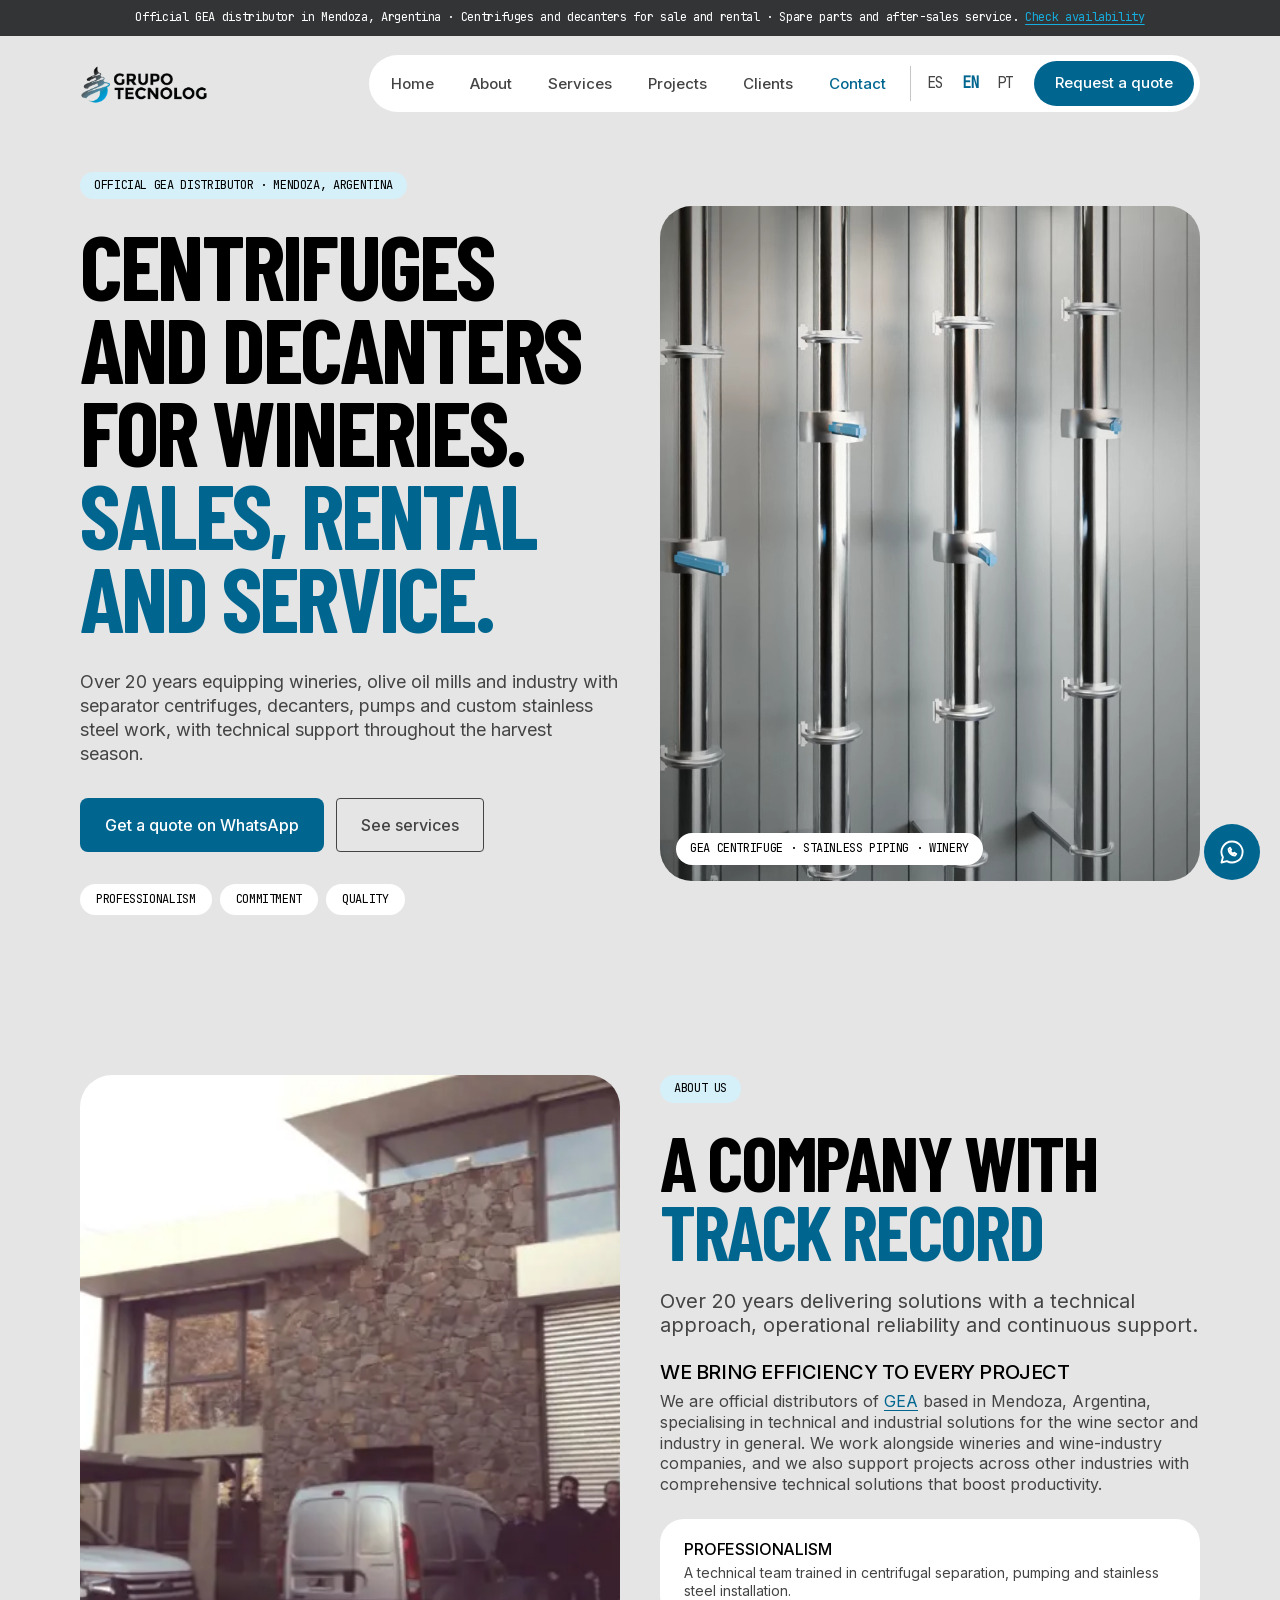
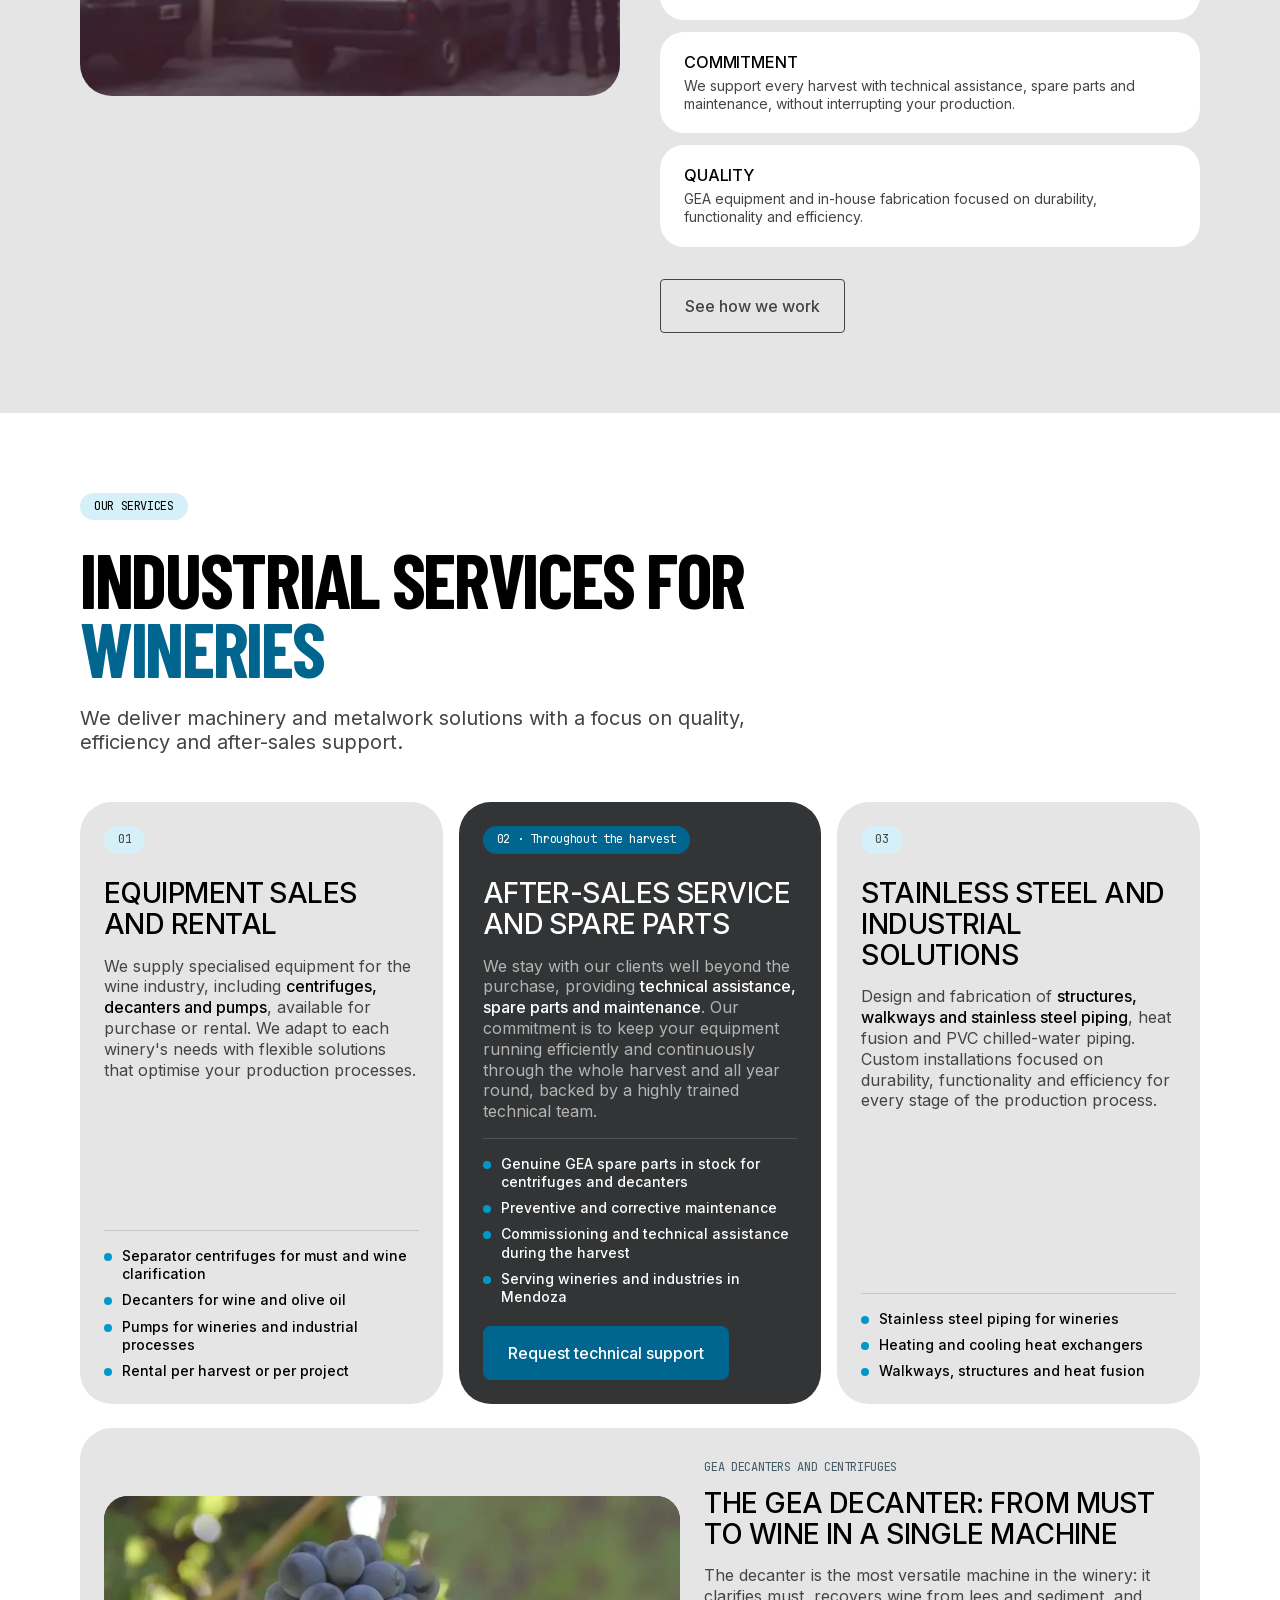
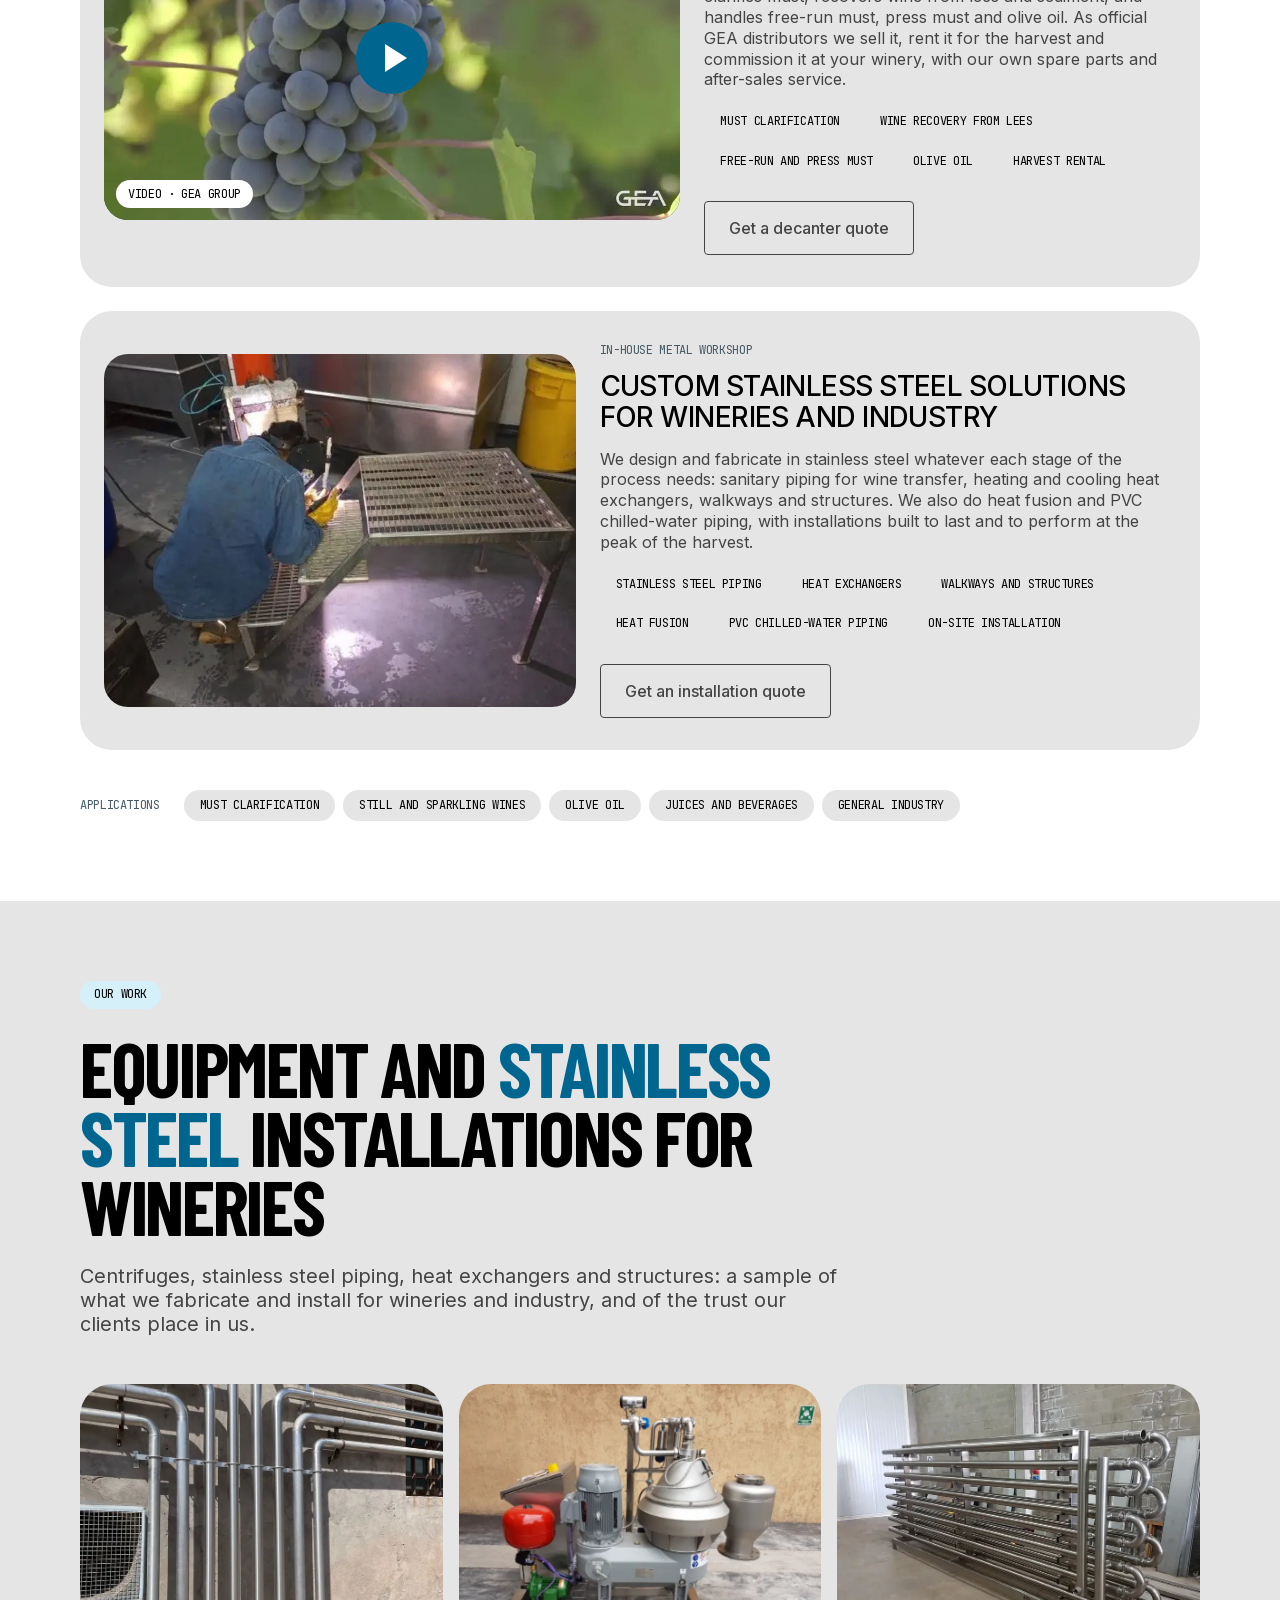
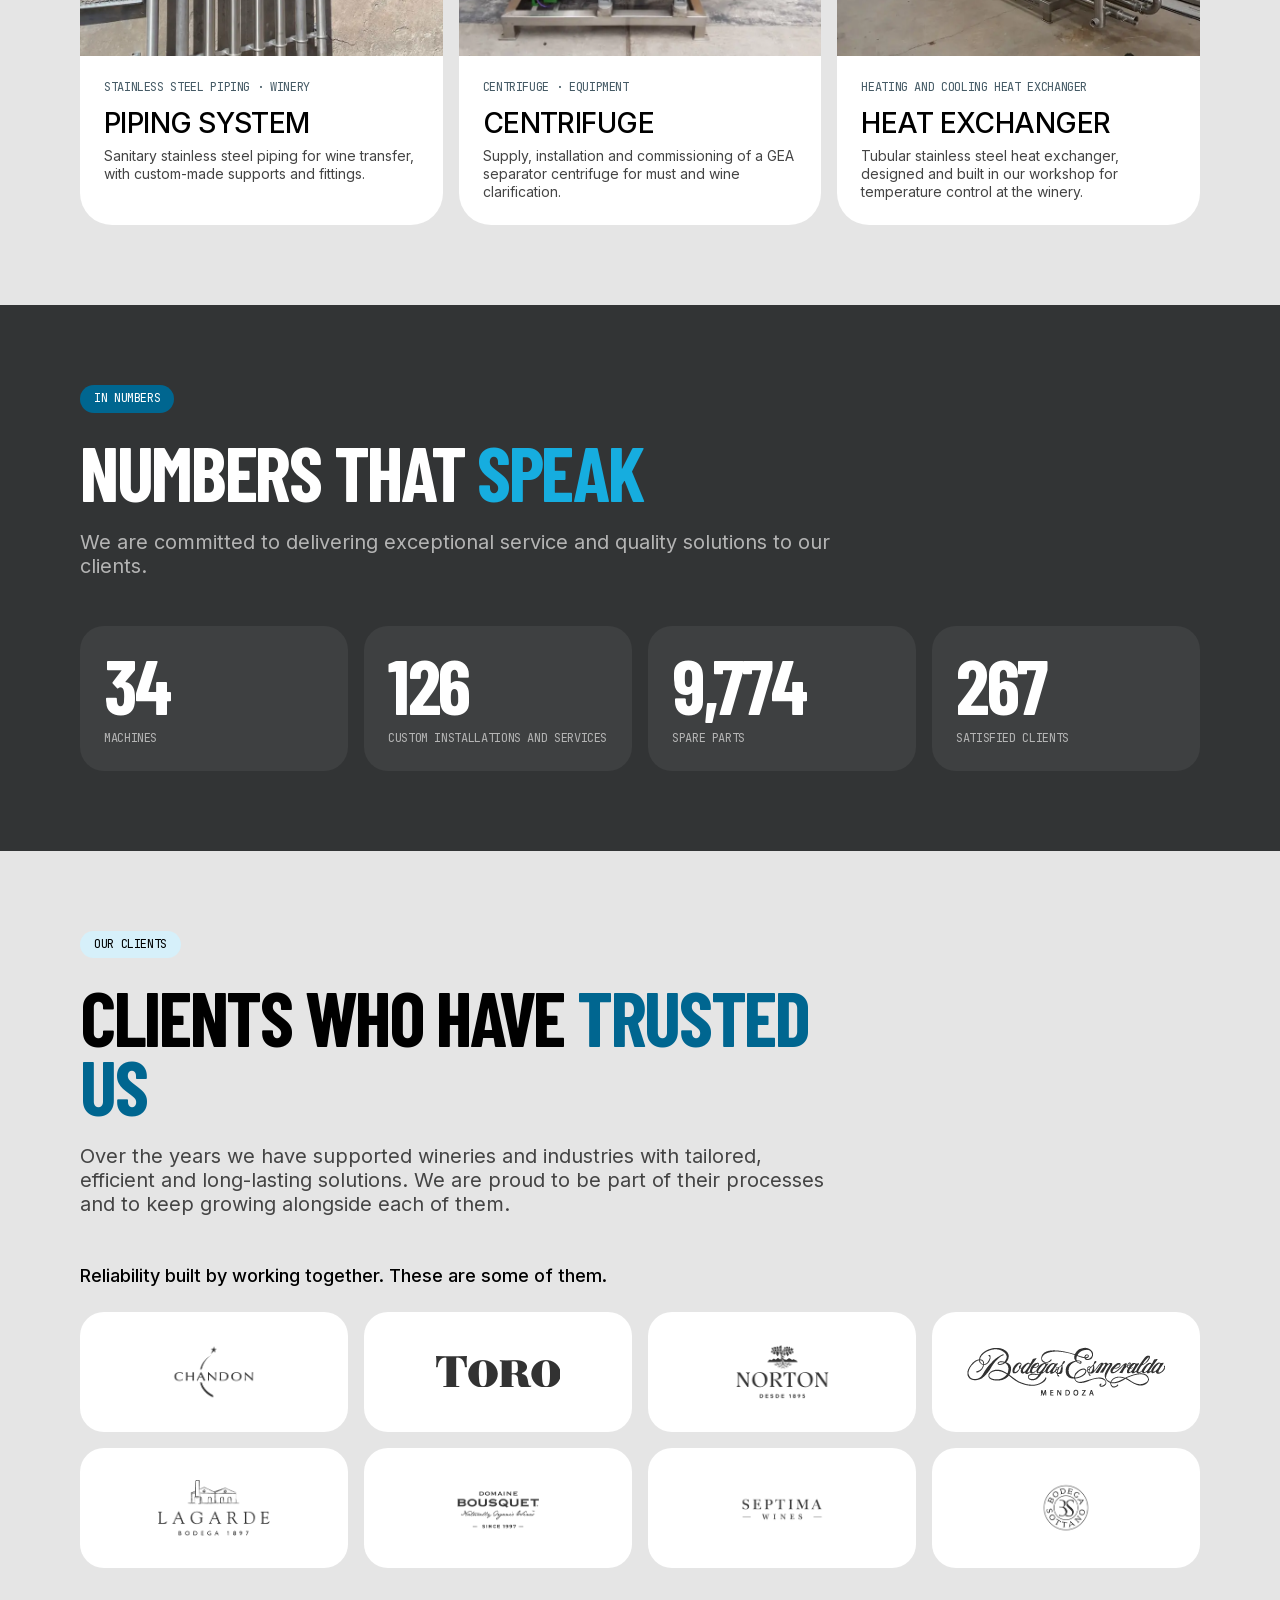
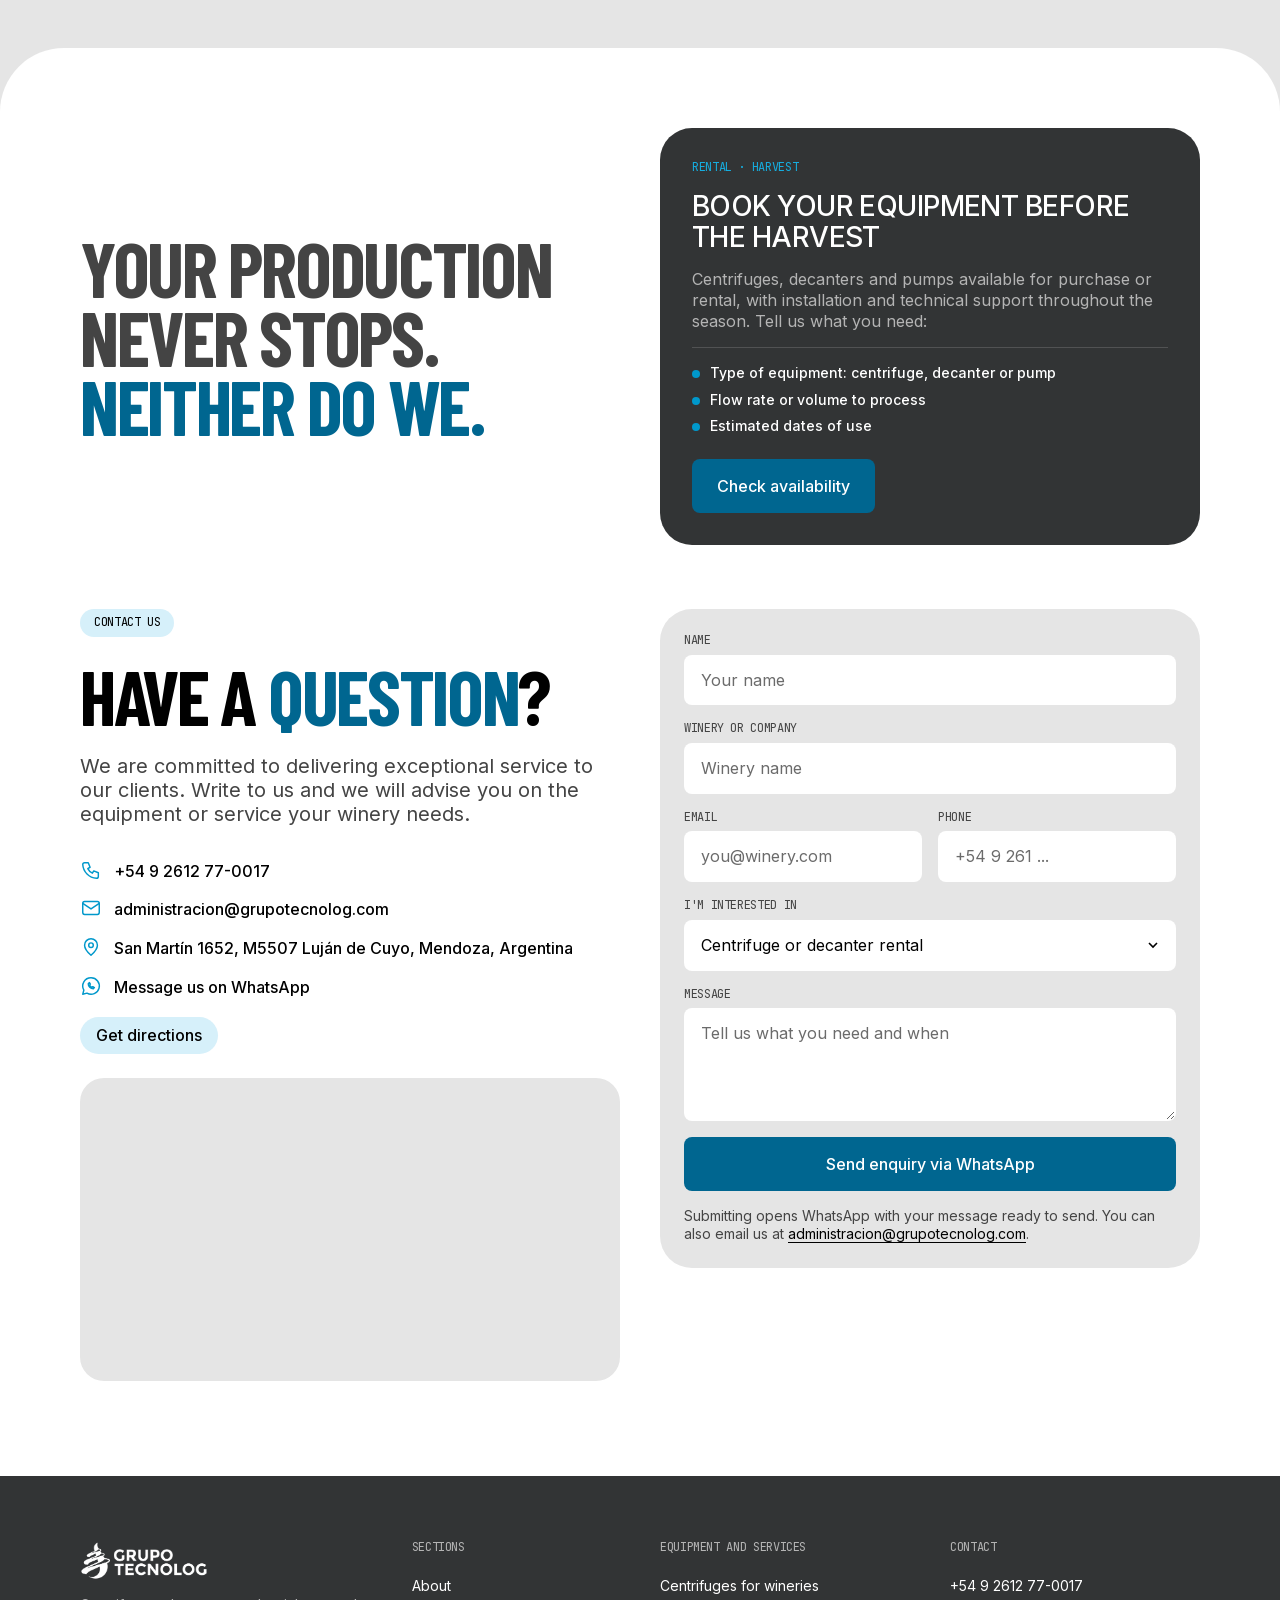
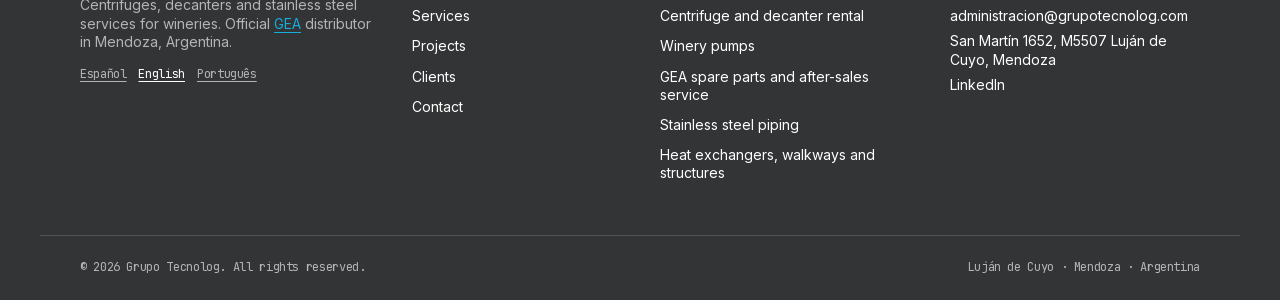
==== en/index.html @ 348786ee "Sitio trilingüe ES/EN/PT-BR generado con build.py - src/template.html + src/styles.css + i18n/{es,en" ====
<!DOCTYPE html>
<html lang="en">
<head>
  <meta charset="utf-8">
  <meta name="viewport" content="width=device-width, initial-scale=1">
  <title>Centrifuges, Decanters and Stainless Steel Solutions for Wineries | Grupo Tecnolog Mendoza</title>
  <meta name="description" content="Sale and rental of GEA centrifuges and decanters for wineries, plus stainless steel piping, heat exchangers and structures. Official GEA distributor in Mendoza, Argentina.">
  <meta name="keywords" content="centrifuges for wineries, decanters for wineries, decanter centrifuge rental, wine centrifuge for sale, must clarification, wine lees recovery, olive oil decanter, stainless steel piping winery, heat exchanger wine, winery pumps, GEA distributor Argentina, GEA Mendoza, winery equipment Argentina">
  <meta name="robots" content="index, follow, max-image-preview:large, max-snippet:-1, max-video-preview:-1">
  <meta name="author" content="Grupo Tecnolog">
  <meta name="geo.region" content="AR-M">
  <meta name="geo.placename" content="Luján de Cuyo, Mendoza">
  <meta name="theme-color" content="#323435">
  <link rel="canonical" href="https://grupotecnolog.com/en/">
  <link rel="alternate" hreflang="es" href="https://grupotecnolog.com/">
  <link rel="alternate" hreflang="en" href="https://grupotecnolog.com/en/">
  <link rel="alternate" hreflang="pt-BR" href="https://grupotecnolog.com/pt/">
  <link rel="alternate" hreflang="x-default" href="https://grupotecnolog.com/">

  <!-- Open Graph / Twitter -->
  <meta property="og:type" content="website">
  <meta property="og:locale" content="en_US">
  <meta property="og:site_name" content="Grupo Tecnolog">
  <meta property="og:url" content="https://grupotecnolog.com/en/">
  <meta property="og:title" content="Centrifuges, decanters and stainless steel solutions for wineries · Grupo Tecnolog">
  <meta property="og:description" content="Official GEA distributor in Mendoza, Argentina. Centrifuges, decanters and pumps for sale and rental, plus stainless steel piping, heat exchangers and structures for wineries.">
  <meta property="og:image" content="https://grupotecnolog.com/assets/img/centrifuga-gea-bodega.jpg">
  <meta property="og:image:width" content="1600">
  <meta property="og:image:height" content="1066">
  <meta property="og:image:alt" content="GEA separator centrifuge installed by Grupo Tecnolog at a winery in Mendoza">
  <meta name="twitter:card" content="summary_large_image">
  <meta name="twitter:title" content="Centrifuges, decanters and stainless steel solutions for wineries · Grupo Tecnolog">
  <meta name="twitter:description" content="Sale, rental and service of GEA centrifuges and decanters, plus stainless steel piping, heat exchangers and structures for wineries. Mendoza, Argentina.">
  <meta name="twitter:image" content="https://grupotecnolog.com/assets/img/centrifuga-gea-bodega.jpg">

  <!-- Icons -->
  <link rel="icon" href="/assets/logos/favicon-64.png" type="image/png" sizes="64x64">
  <link rel="apple-touch-icon" href="/assets/logos/favicon-300.png">
  <link rel="manifest" href="/site.webmanifest">

  <!-- Fonts -->
  <link rel="preload" as="font" type="font/woff2" href="/assets/fonts/barlow-condensed-700.woff2" crossorigin>
  <link rel="preload" as="font" type="font/woff2" href="/assets/fonts/inter-400.woff2" crossorigin>
  <style>
/* Grupo Tecnolog — estilo brutalista editorial (DESIGN.md) con la paleta del sitio actual de GT */
@font-face { font-family: 'Barlow Condensed'; font-style: normal; font-weight: 700; font-display: swap; src: url('/assets/fonts/barlow-condensed-700.woff2') format('woff2'); }
@font-face { font-family: 'Inter'; font-style: normal; font-weight: 400; font-display: swap; src: url('/assets/fonts/inter-400.woff2') format('woff2'); }
@font-face { font-family: 'Inter'; font-style: normal; font-weight: 500 700; font-display: swap; src: url('/assets/fonts/inter-500.woff2') format('woff2'); }
@font-face { font-family: 'JetBrains Mono'; font-style: normal; font-weight: 400; font-display: swap; src: url('/assets/fonts/jetbrains-mono-400.woff2') format('woff2'); }

:root {
  /* Paleta GT aplicada sobre el sistema */
  --color-black: #000000;          /* texto principal */
  --color-dark: #323435;           /* bloques invertidos, header y footer (gris oscuro GT) */
  --color-white: #ffffff;          /* tarjetas */
  --color-canvas: #e5e5e5;         /* fondo de página */
  --color-mist: #f3f3f3;           /* paneles secundarios, pill de navegación */
  --color-ash: #c6c6c6;            /* hairlines */
  --color-smoke: #b4b4b4;          /* texto secundario sobre oscuro (AA sobre #323435) */
  --color-slate: #444444;          /* texto secundario */
  --color-steel: #465b66;          /* meta / captions (gris azulado GT) */
  --color-blue: #0098cb;           /* acento GT decorativo (puntos, tintes, fondos) */
  --color-blue-text: #006690;      /* azul GT para texto, enlaces y botones (contraste AA) */
  --color-blue-light: #16addf;     /* micro-acento GT */
  --color-blue-tint: #d6f0fa;      /* tags y fondos de enlace (reemplaza al menta) */

  --font-display: 'Barlow Condensed', 'Anton', 'Bebas Neue', Impact, sans-serif;
  --font-body: 'Inter', ui-sans-serif, system-ui, -apple-system, 'Segoe UI', Roboto, sans-serif;
  --font-mono: 'JetBrains Mono', ui-monospace, SFMono-Regular, Menlo, monospace;

  --radius-btn: 8px;
  --radius-ghost: 4px;
  --radius-card: 32px;
  --radius-card-sm: 24px;
  --radius-large: 64px;
  --radius-pill: 48px;
  --radius-tag: 64px;
  --page-max: 1200px;
  --gutter: clamp(16px, 4vw, 40px);
  --section-gap: 80px;
}

*, *::before, *::after { box-sizing: border-box; }
html { scroll-behavior: smooth; -webkit-text-size-adjust: 100%; }
[id] { scroll-margin-top: 112px; }
body {
  margin: 0;
  background: var(--color-canvas);
  color: var(--color-black);
  font-family: var(--font-body);
  font-size: 16px;
  line-height: 1.3;
  font-weight: 400;
  -webkit-font-smoothing: antialiased;
}
img { max-width: 100%; height: auto; display: block; }
a { color: var(--color-black); text-decoration: none; }
a:hover { text-decoration: underline; text-underline-offset: 3px; }
p { margin: 0 0 16px; color: var(--color-slate); }
ul { margin: 0; padding: 0; list-style: none; }
address { font-style: normal; }
.container { max-width: var(--page-max); margin: 0 auto; padding-left: var(--gutter); padding-right: var(--gutter); }

.skip-link { position: absolute; left: -9999px; top: 8px; background: var(--color-black); color: var(--color-white); padding: 8px 16px; border-radius: var(--radius-btn); z-index: 100; }
.skip-link:focus { left: 16px; }

/* Tipografía */
h1, h2, h3 { margin: 0; color: var(--color-black); }
h1, h2, .tagline {
  font-family: var(--font-display); font-weight: 700; text-transform: uppercase;
  line-height: .9; letter-spacing: -0.03em; overflow-wrap: break-word;
}
h1 em, h2 em, .tagline em { font-style: normal; color: var(--color-blue-text); }
h3 { font-family: var(--font-body); font-weight: 500; text-transform: uppercase; font-size: 28px; line-height: 1.1; letter-spacing: -0.02em; }
.eyebrow {
  font-family: var(--font-mono); font-size: 12px; line-height: 1.3; letter-spacing: -0.03em; text-transform: uppercase;
  color: var(--color-black); background: var(--color-blue-tint); display: inline-block; padding: 6px 14px; border-radius: var(--radius-tag);
  margin: 0 0 24px;
}
.lead { font-size: 20px; line-height: 1.2; font-weight: 400; color: var(--color-slate); }
.mono-label { font-family: var(--font-mono); font-size: 12px; line-height: 1.3; letter-spacing: -0.03em; text-transform: uppercase; color: var(--color-steel); margin: 0 0 12px; }

/* Botones */
.btn {
  display: inline-flex; align-items: center; justify-content: center; gap: 8px;
  font-family: var(--font-body); font-weight: 500; font-size: 16px; line-height: 1.25;
  padding: 16px 24px; border-radius: var(--radius-btn); border: 1.5px solid transparent;
  text-decoration: none; cursor: pointer; transition: background-color .15s ease, color .15s ease, border-color .15s ease;
}
.btn:hover { text-decoration: none; }
.btn-primary { background: var(--color-blue-text); color: var(--color-white); }
.btn-primary:hover { background: var(--color-dark); color: var(--color-white); }
.btn-outline { background: transparent; border-color: var(--color-slate); color: var(--color-slate); border-radius: var(--radius-ghost); }
.btn-outline:hover { background: var(--color-black); border-color: var(--color-black); color: var(--color-white); }
.btn-block { width: 100%; }

/* Tag list */
.tag-list { display: flex; flex-wrap: wrap; gap: 8px; }
.tag-list li {
  font-family: var(--font-mono); font-size: 12px; letter-spacing: -0.03em; text-transform: uppercase;
  background: var(--color-white); color: var(--color-black); padding: 8px 16px; border-radius: var(--radius-tag);
}

/* 1 · Aviso + header */
.announcement { background: var(--color-dark); color: var(--color-white); text-align: center; font-family: var(--font-mono); font-size: 12px; letter-spacing: -0.03em; padding: 6px 16px; }
.announcement p { margin: 0; color: var(--color-white); }
.announcement a { color: var(--color-blue-light); text-decoration: underline; text-underline-offset: 3px; display: inline-block; padding: 4px 0; }

.site-header { position: sticky; top: 0; z-index: 50; background: var(--color-canvas); transition: box-shadow .2s ease; }
.site-header.is-scrolled { border-bottom: 1px solid var(--color-ash); }
.nav-wrap { display: flex; align-items: center; justify-content: space-between; min-height: 96px; gap: 24px; }
.brand img { height: 40px; width: auto; }
.site-nav { display: flex; align-items: center; gap: 16px; flex: 1; justify-content: flex-end; }
.menu { display: flex; align-items: center; gap: 4px; background: var(--color-white); border-radius: var(--radius-pill); padding: 6px; }
.menu a:not(.btn) { display: inline-block; padding: 10px 16px; border-radius: var(--radius-pill); color: var(--color-slate); font-size: 15px; font-weight: 500; }
.menu a:not(.btn):hover { text-decoration: none; color: var(--color-black); background: var(--color-mist); }
.menu a.is-active { color: var(--color-blue-text); }
.menu-cta { margin-left: 8px; }
.menu-cta .btn { padding: 12px 20px; font-size: 15px; border-radius: var(--radius-pill); }
.nav-toggle { display: none; width: 48px; height: 48px; border: 0; background: var(--color-white); border-radius: 50%; cursor: pointer; padding: 14px 12px; flex-direction: column; justify-content: space-between; }
.nav-toggle span { display: block; height: 2px; background: var(--color-black); transition: transform .2s ease, opacity .2s ease; }
.nav-toggle[aria-expanded="true"] span:nth-child(1) { transform: translateY(9px) rotate(45deg); }
.nav-toggle[aria-expanded="true"] span:nth-child(2) { opacity: 0; }
.nav-toggle[aria-expanded="true"] span:nth-child(3) { transform: translateY(-9px) rotate(-45deg); }

/* 2 · Hero (split: titular masivo + foto) */
.hero { padding: 40px 0 var(--section-gap); }
.hero-inner { display: grid; grid-template-columns: 1fr 1fr; gap: 40px; align-items: center; }
.hero h1 { font-size: clamp(52px, 7.2vw, 104px); margin-bottom: 32px; max-width: 12ch; }
.hero-sub { font-size: 18px; line-height: 1.33; color: var(--color-slate); max-width: 52ch; margin-bottom: 32px; }
.hero-actions { display: flex; flex-wrap: wrap; gap: 12px; margin-bottom: 32px; }
.hero-media { margin: 0; border-radius: var(--radius-card); overflow: hidden; background: var(--color-white); aspect-ratio: 4 / 5; width: 100%; max-width: 560px; justify-self: end; position: relative; }
.hero-media img, .hero-media video { width: 100%; height: 100%; object-fit: cover; display: block; }
.hero-media figcaption {
  position: absolute; left: 16px; bottom: 16px; font-family: var(--font-mono); font-size: 12px; letter-spacing: -0.03em; text-transform: uppercase;
  background: var(--color-white); color: var(--color-black); padding: 8px 14px; border-radius: var(--radius-tag);
}

/* Secciones */
.section { padding: var(--section-gap) 0; }
.section-alt { background: var(--color-white); }
.section-dark { background: var(--color-dark); color: var(--color-white); }
.section-dark h2, .section-dark .lead { color: var(--color-white); }
.section-dark .lead { color: var(--color-smoke); }
.section-dark .eyebrow { background: var(--color-blue-text); color: var(--color-white); }
.section-dark h2 em { color: var(--color-blue-light); }
.section-head { max-width: 760px; margin-bottom: 48px; }
.section h2 { font-size: clamp(44px, 6vw, 80px); margin-bottom: 24px; }
.section-head .lead { margin-bottom: 0; }

/* 3 · Nosotros */
.split { display: grid; grid-template-columns: 1fr 1fr; gap: 40px; align-items: start; }
.split-media { display: grid; gap: 16px; }
.photo-card { margin: 0; border-radius: var(--radius-card); overflow: hidden; background: var(--color-white); }
.photo-card img { width: 100%; height: 100%; object-fit: cover; }
.photo-main { aspect-ratio: 4 / 4.6; }
.split-copy h3 { font-size: 20px; margin: 24px 0 8px; }
.split-copy a:not(.btn) { color: var(--color-blue-text); text-decoration: underline; text-underline-offset: 3px; }
.values { display: grid; gap: 12px; margin: 24px 0 32px; }
.values li { display: grid; gap: 4px; background: var(--color-white); border-radius: var(--radius-card-sm); padding: 20px 24px; }
.values strong { font-weight: 500; text-transform: uppercase; letter-spacing: -0.01em; }
.values span { font-size: 14px; line-height: 1.3; color: var(--color-slate); }

/* 4 · Servicios */
.cards-3 { display: grid; grid-template-columns: repeat(3, 1fr); gap: 16px; }
.step-card { background: var(--color-canvas); border-radius: var(--radius-card); padding: 24px; display: flex; flex-direction: column; }
.section:not(.section-alt) .step-card { background: var(--color-white); }
.step-num { font-family: var(--font-mono); font-size: 12px; letter-spacing: -0.03em; color: var(--color-black); background: var(--color-blue-tint); display: inline-block; align-self: flex-start; padding: 6px 14px; border-radius: var(--radius-tag); margin: 0 0 24px; }
.step-card h3 { margin-bottom: 16px; }
.step-card p { color: var(--color-slate); }
.step-card strong { color: var(--color-black); font-weight: 500; }
.check-list { margin-top: auto; display: grid; gap: 8px; padding-top: 16px; border-top: 1px solid var(--color-ash); font-size: 14px; line-height: 1.3; font-weight: 500; color: var(--color-black); }
.check-list li { padding-left: 18px; position: relative; }
.check-list li::before { content: ''; position: absolute; left: 0; top: 6px; width: 8px; height: 8px; border-radius: 50%; background: var(--color-blue); }
.metal-split { display: grid; grid-template-columns: .9fr 1.1fr; gap: 24px; margin-top: 24px; background: var(--color-canvas); border-radius: var(--radius-card); padding: 24px; align-items: center; }
.gea-split { grid-template-columns: 1.1fr .9fr; }
.video-facade-wrap { min-width: 0; }
.video-facade { position: relative; display: block; width: 100%; aspect-ratio: 16 / 9; border: 0; padding: 0; margin: 0; border-radius: var(--radius-card-sm); overflow: hidden; background: var(--color-dark); cursor: pointer; }
.video-facade img, .video-facade iframe { position: absolute; inset: 0; width: 100%; height: 100%; object-fit: cover; border: 0; }
.video-facade .play { position: absolute; left: 50%; top: 50%; width: 72px; height: 72px; margin: -36px 0 0 -36px; border-radius: 50%; background: var(--color-blue-text); transition: transform .15s ease, background-color .15s ease; }
.video-facade .play::after { content: ''; position: absolute; left: 29px; top: 22px; border-style: solid; border-width: 14px 0 14px 22px; border-color: transparent transparent transparent #fff; }
.video-facade:hover .play, .video-facade:focus-visible .play { transform: scale(1.06); background: var(--color-black); }
.video-facade:focus-visible { outline: 3px solid var(--color-blue-text); outline-offset: 3px; }
.video-facade .video-caption { position: absolute; left: 12px; bottom: 12px; font-family: var(--font-mono); font-size: 12px; letter-spacing: -0.03em; text-transform: uppercase; background: var(--color-white); color: var(--color-black); padding: 6px 12px; border-radius: var(--radius-tag); }
.video-facade.is-playing .play, .video-facade.is-playing .video-caption, .video-facade.is-playing img { display: none; }
.map-embed { position: relative; margin-top: 24px; aspect-ratio: 16 / 9; border-radius: var(--radius-card-sm); overflow: hidden; background: var(--color-canvas); }
.map-embed iframe { position: absolute; inset: 0; width: 100%; height: 100%; border: 0; }
.step-card-dark { background: var(--color-dark) !important; color: var(--color-white); }
.step-card-dark .step-num { background: var(--color-blue-text); color: var(--color-white); }
.step-card-dark h3 { color: var(--color-white); }
.step-card-dark p, .step-card-dark strong { color: var(--color-white); }
.step-card-dark p { color: var(--color-smoke); }
.step-card-dark .check-list { border-top-color: rgba(255, 255, 255, .15); color: var(--color-white); }
.step-card-dark .btn { align-self: flex-start; margin-top: 20px; }
.step-card-dark .btn-primary:hover { background: var(--color-white); color: var(--color-dark); }
.metal-photo { aspect-ratio: 4 / 3; border-radius: var(--radius-card-sm); }
.metal-copy { padding: 8px 8px 8px 0; }
.metal-copy h3 { margin-bottom: 16px; }
.metal-copy .tag-list { margin: 16px 0 24px; }
.metal-copy .tag-list li { background: var(--color-white); }
.applications { margin-top: 40px; display: flex; flex-wrap: wrap; align-items: center; gap: 16px 24px; }
.applications-label { font-family: var(--font-mono); font-size: 12px; letter-spacing: -0.03em; text-transform: uppercase; color: var(--color-steel); margin: 0; }
.section-alt .tag-list li { background: var(--color-canvas); }

/* 5 · Proyectos */
.project-card { background: var(--color-white); border-radius: var(--radius-card); overflow: hidden; display: flex; flex-direction: column; }
.project-card figure { margin: 0; aspect-ratio: 4 / 3; overflow: hidden; }
.project-card img { width: 100%; height: 100%; object-fit: cover; transition: transform .5s ease; }
.project-card:hover img { transform: scale(1.03); }
.project-body { padding: 24px; }
.project-body h3 { margin-bottom: 8px; }
.project-body p:last-child { margin: 0; font-size: 14px; line-height: 1.3; color: var(--color-slate); }

/* 6 · Números (bloque invertido) */
.stats { display: grid; grid-template-columns: repeat(4, 1fr); gap: 16px; margin: 0; }
.stat { display: flex; flex-direction: column; gap: 12px; background: rgba(255, 255, 255, .06); border-radius: var(--radius-card-sm); padding: 24px; }
.stat dd { margin: 0; order: -1; font-family: var(--font-display); font-weight: 700; font-size: clamp(56px, 6vw, 96px); line-height: .9; letter-spacing: -0.03em; color: var(--color-white); }
.stat dt { font-family: var(--font-mono); font-size: 12px; letter-spacing: -0.03em; text-transform: uppercase; color: var(--color-smoke); }

/* 7 · Clientes */
.clients-note { font-size: 18px; font-weight: 500; color: var(--color-black); margin-bottom: 24px; }
.logo-grid { display: grid; grid-template-columns: repeat(4, 1fr); gap: 16px; }
.logo-grid li { background: var(--color-white); border-radius: var(--radius-card-sm); min-height: 120px; }
.logo-grid a { display: flex; align-items: center; justify-content: center; height: 100%; padding: 24px 32px; min-height: 120px; }
.logo-grid img { max-height: 56px; width: auto; max-width: 100%; object-fit: contain; filter: grayscale(1); opacity: .8; transition: opacity .2s ease, filter .2s ease; }
.logo-grid a:hover img { opacity: 1; filter: grayscale(0); }

/* 8 · Contacto (tarjeta con arco superior que emerge sobre el footer oscuro) */
#contacto { background: var(--color-white); border-radius: var(--radius-large) var(--radius-large) 0 0; padding-bottom: 96px; }
.contact-intro { display: grid; grid-template-columns: 1fr 1fr; gap: 40px; align-items: center; margin-bottom: 64px; }
.tagline { font-size: clamp(44px, 6vw, 80px); margin: 0; max-width: 14ch; }
.vendimia-card { background: var(--color-dark); color: var(--color-white); border-radius: var(--radius-card); padding: 32px; display: flex; flex-direction: column; gap: 16px; }
.vendimia-card .mono-label { color: var(--color-blue-light); margin: 0; }
.vendimia-card h3 { color: var(--color-white); }
.vendimia-card p { color: var(--color-smoke); margin: 0; }
.vendimia-card .check-list { margin-top: 0; border-top-color: rgba(255, 255, 255, .15); color: var(--color-white); }
.vendimia-card .btn { align-self: flex-start; margin-top: 8px; }
.vendimia-card .btn-primary:hover { background: var(--color-white); color: var(--color-dark); }
.contact-grid { display: grid; grid-template-columns: 1fr 1fr; gap: 40px; align-items: start; }
.contact-list { display: grid; gap: 12px; margin: 32px 0 16px; }
.contact-list li { display: flex; align-items: flex-start; gap: 12px; font-weight: 500; min-width: 0; }
.contact-list a, .contact-list address { overflow-wrap: anywhere; display: inline-block; padding: 3px 0; }
.contact-list svg { flex: 0 0 22px; width: 22px; height: 22px; fill: none; stroke: var(--color-blue); stroke-width: 1.6; stroke-linecap: round; stroke-linejoin: round; margin-top: 1px; }
.contact-list a:hover { color: var(--color-blue-text); }
.link-map { display: inline-block; font-weight: 500; color: var(--color-black); background: var(--color-blue-tint); padding: 8px 16px; border-radius: var(--radius-tag); }
.link-map:hover { text-decoration: none; background: var(--color-blue-text); color: var(--color-white); }

.contact-form { background: var(--color-canvas); border-radius: var(--radius-card); padding: 24px; display: grid; gap: 16px; }
.field { display: grid; gap: 6px; }
.field-row { display: grid; grid-template-columns: 1fr 1fr; gap: 16px; }
.field label { font-family: var(--font-mono); font-size: 12px; letter-spacing: -0.03em; text-transform: uppercase; color: var(--color-slate); }
.field input, .field select, .field textarea {
  font: inherit; color: var(--color-black);
  background: var(--color-white); border: 1.5px solid transparent; border-radius: var(--radius-btn);
  padding: 14px 16px; width: 100%; outline: none;
}
.field textarea { resize: vertical; min-height: 110px; }
.field select { appearance: none; -webkit-appearance: none; background-image: url("data:image/svg+xml,%3Csvg xmlns='http://www.w3.org/2000/svg' width='16' height='16' fill='none' stroke='%23000' stroke-width='1.6'%3E%3Cpath d='m4 6 4 4 4-4'/%3E%3C/svg%3E"); background-repeat: no-repeat; background-position: right 14px center; padding-right: 40px; }
.field input::placeholder, .field textarea::placeholder { color: #6b6b6b; }
.field input:focus, .field select:focus, .field textarea:focus { border-color: var(--color-blue-text); }
.field input:user-invalid { border-color: #cf2e2e; }
.form-hint { margin: 0; font-size: 14px; line-height: 1.3; color: var(--color-slate); }
.form-hint a { color: var(--color-black); text-decoration: underline; text-underline-offset: 3px; }

/* 9 · Footer (banda oscura compacta) */
.site-footer { background: var(--color-dark); color: var(--color-white); padding: 64px 0 24px; margin-top: -1px; }
.footer-grid { display: grid; grid-template-columns: 1.4fr 1fr 1.2fr 1.2fr; gap: 40px; }
.footer-brand img { height: 40px; width: auto; margin-bottom: 16px; filter: brightness(0) invert(1); }
.footer-brand p { font-size: 14px; line-height: 1.3; color: var(--color-smoke); max-width: 36ch; }
.footer-brand a { color: var(--color-blue-light); text-decoration: underline; text-underline-offset: 3px; }
.footer-title { font-family: var(--font-mono); font-size: 12px; letter-spacing: -0.03em; text-transform: uppercase; color: var(--color-smoke); margin-bottom: 16px; }
.site-footer ul { display: grid; gap: 2px; font-size: 14px; line-height: 1.3; color: var(--color-white); }
.site-footer ul a { color: var(--color-white); display: inline-block; padding: 5px 0; }
.site-footer ul a:hover { color: var(--color-blue-light); }
.footer-bottom { display: flex; justify-content: space-between; flex-wrap: wrap; gap: 8px; margin-top: 48px; padding-top: 24px; border-top: 1px solid rgba(255, 255, 255, .15); font-family: var(--font-mono); font-size: 12px; letter-spacing: -0.03em; color: var(--color-smoke); }
.footer-bottom p { margin: 0; color: var(--color-smoke); }

/* WhatsApp flotante */
.wa-float {
  position: fixed; right: 20px; bottom: 20px; z-index: 40;
  width: 56px; height: 56px; border-radius: 50%; background: var(--color-blue-text); color: var(--color-white);
  display: flex; align-items: center; justify-content: center; transition: background-color .15s ease;
}
.wa-float:hover { background: var(--color-dark); color: var(--color-white); text-decoration: none; }
.wa-float svg { width: 28px; height: 28px; fill: none; stroke: currentColor; stroke-width: 1.6; stroke-linecap: round; stroke-linejoin: round; }

/* Reveal suave */
@media (prefers-reduced-motion: no-preference) {
  .reveal { opacity: 0; transform: translateY(16px); transition: opacity .5s ease, transform .5s ease; }
  .reveal.is-visible { opacity: 1; transform: none; }
}

/* Responsive */
@media (max-width: 1024px) {
  .cards-3 { grid-template-columns: 1fr; }
  .logo-grid { grid-template-columns: repeat(3, 1fr); }
  .footer-grid { grid-template-columns: 1fr 1fr; }
  .stats { grid-template-columns: repeat(2, 1fr); }
  .hero-inner { grid-template-columns: 1fr; }
  .hero-media { max-width: none; justify-self: stretch; }
}
@media (max-width: 900px) {
  .nav-wrap { min-height: 80px; }
  .nav-toggle { display: flex; }
  .menu {
    display: none; position: absolute; left: var(--gutter); right: var(--gutter); top: calc(100% - 8px);
    flex-direction: column; align-items: stretch; gap: 4px; border-radius: var(--radius-card-sm); padding: 12px;
  }
  .menu.is-open { display: flex; }
  .menu a:not(.btn) { padding: 12px 16px; font-size: 16px; }
  .menu-cta { margin: 8px 0 0; }
  .menu-cta .btn { width: 100%; border-radius: var(--radius-btn); }
  .split, .contact-grid, .contact-intro, .metal-split, .gea-split { grid-template-columns: 1fr; }
  [id] { scroll-margin-top: 88px; }
}
@media (max-width: 600px) {
  :root { --section-gap: 64px; --radius-card: 24px; --radius-large: 40px; }
  .section h2, .tagline { font-size: clamp(36px, 11vw, 48px); }
  .hero h1 { font-size: clamp(36px, 11.5vw, 52px); }
  .brand img { height: 32px; }
  .hero { padding-top: 16px; }
  .logo-grid { grid-template-columns: repeat(2, 1fr); }
  .logo-grid a { padding: 20px; }
  .field-row { grid-template-columns: 1fr; }
  .vendimia-card { padding: 24px; }
  .footer-grid { grid-template-columns: 1fr; gap: 32px; }
  .stats { grid-template-columns: 1fr; }
  h3 { font-size: 24px; }
  .wa-float { right: 16px; bottom: 16px; }
}

/* Selector de idioma */
.lang-switch { display: flex; align-items: center; gap: 2px; margin-left: 4px; padding-left: 8px; border-left: 1px solid var(--color-ash); }
.lang-switch a { font-family: var(--font-mono); font-size: 12px; letter-spacing: -0.03em; padding: 8px 8px !important; border-radius: var(--radius-pill); color: var(--color-slate); }
.lang-switch a.is-active { color: var(--color-blue-text); font-weight: 700; }
.footer-lang { display: flex; gap: 12px; margin-top: 16px; }
.footer-lang a { font-family: var(--font-mono); font-size: 12px; letter-spacing: -0.03em; color: var(--color-smoke); }
.footer-lang a.is-active { color: var(--color-white); }
@media (max-width: 900px) {
  .lang-switch { border-left: 0; padding: 8px 0 0; margin: 4px 0 0; border-top: 1px solid var(--color-ash); }
  .lang-switch a { padding: 10px 12px !important; }
}

  </style>

  <!-- Datos estructurados -->
  <script type="application/ld+json">
  {
    "@context": "https://schema.org",
    "@graph": [
      {
        "@type": ["LocalBusiness", "Organization"],
        "@id": "https://grupotecnolog.com/#organization",
        "name": "Grupo Tecnolog",
        "legalName": "Grupo Tecnolog",
        "url": "https://grupotecnolog.com/",
        "logo": "https://grupotecnolog.com/assets/logos/grupo-tecnolog-logo.png",
        "image": "https://grupotecnolog.com/assets/img/centrifuga-gea-bodega.jpg",
        "description": "Official GEA distributor in Mendoza, Argentina. Sale and rental of centrifuges, decanters and pumps for wineries and the olive oil industry, after-sales service and stainless steel metalwork.",
        "slogan": "Your production never stops. Neither do we.",
        "telephone": "+54 9 261 277-0017",
        "email": "administracion@grupotecnolog.com",
        "priceRange": "$$",
        "address": {
          "@type": "PostalAddress",
          "streetAddress": "San Martín 1652",
          "addressLocality": "Luján de Cuyo",
          "addressRegion": "Mendoza",
          "postalCode": "M5507",
          "addressCountry": "AR"
        },
        "geo": { "@type": "GeoCoordinates", "latitude": -33.0241911, "longitude": -68.8743517 },
        "hasMap": "https://www.google.com/maps/place/GRUPO+TECNOLOG+SA/@-33.023988,-68.8743844,19.23z/data=!4m15!1m8!3m7!1s0x967e75311cd957b7:0x4645e2080e4f8c36!2sSan+Mart%C3%ADn+1652,+M5507+Luj%C3%A1n+de+Cuyo,+Mendoza!3b1!8m2!3d-33.0242921!4d-68.8743844!16s%2Fg%2F11j6g3mzhf!3m5!1s0x967e75311c9c780f:0x1a8981648589e1e2!8m2!3d-33.0241911!4d-68.8743517!16s%2Fg%2F11gbv4yhb6?entry=ttu&g_ep=EgoyMDI2MDkyMy4wIKXMDSoASAFQAw%3D%3D",
        "areaServed": [
          { "@type": "State", "name": "Mendoza" },
          { "@type": "Country", "name": "Argentina" }
        ],
        "knowsAbout": ["Separator centrifuges for wine", "Decanters for wineries", "Decanters for olive oil", "Must clarification", "Winery pumps", "Stainless steel piping", "Heat exchangers"],
        "brand": { "@type": "Brand", "name": "GEA", "url": "https://www.gea.com/en/" },
        "sameAs": ["https://www.linkedin.com/company/grupotecnolog", "https://www.google.com/maps/place/GRUPO+TECNOLOG+SA/@-33.023988,-68.8743844,19.23z/data=!4m15!1m8!3m7!1s0x967e75311cd957b7:0x4645e2080e4f8c36!2sSan+Mart%C3%ADn+1652,+M5507+Luj%C3%A1n+de+Cuyo,+Mendoza!3b1!8m2!3d-33.0242921!4d-68.8743844!16s%2Fg%2F11j6g3mzhf!3m5!1s0x967e75311c9c780f:0x1a8981648589e1e2!8m2!3d-33.0241911!4d-68.8743517!16s%2Fg%2F11gbv4yhb6?entry=ttu&g_ep=EgoyMDI2MDkyMy4wIKXMDSoASAFQAw%3D%3D"],
        "contactPoint": [{
          "@type": "ContactPoint",
          "telephone": "+54 9 261 277-0017",
          "contactType": "sales",
          "availableLanguage": ["es", "en", "pt"],
          "areaServed": "AR"
        }],
        "hasOfferCatalog": {
          "@type": "OfferCatalog",
          "name": "Equipment and services for wineries",
          "itemListElement": [
            { "@type": "Offer", "itemOffered": { "@type": "Service", "name": "Sale of separator centrifuges for wineries", "serviceType": "Equipment sales" } },
            { "@type": "Offer", "itemOffered": { "@type": "Service", "name": "Centrifuge rental for the harvest season", "serviceType": "Equipment rental" } },
            { "@type": "Offer", "itemOffered": { "@type": "Service", "name": "Sale and rental of decanters for wine and olive oil", "serviceType": "Equipment sales and rental" } },
            { "@type": "Offer", "itemOffered": { "@type": "Service", "name": "Sale and rental of pumps for wineries", "serviceType": "Equipment sales and rental" } },
            { "@type": "Offer", "itemOffered": { "@type": "Service", "name": "After-sales service, spare parts and centrifuge maintenance", "serviceType": "Technical service" } },
            { "@type": "Offer", "itemOffered": { "@type": "Service", "name": "Metalwork: stainless steel piping, walkways, structures, heat fusion and PVC chilled-water piping", "serviceType": "Fabrication and installation" } }
          ]
        }
      },
      {
        "@type": "WebSite",
        "@id": "https://grupotecnolog.com/#website",
        "url": "https://grupotecnolog.com/",
        "name": "Grupo Tecnolog",
        "inLanguage": ["es", "en", "pt-BR"],
        "publisher": { "@id": "https://grupotecnolog.com/#organization" }
      },
      {
        "@type": "WebPage",
        "@id": "https://grupotecnolog.com/en/#webpage",
        "url": "https://grupotecnolog.com/en/",
        "name": "Centrifuges, Decanters and Stainless Steel Solutions for Wineries | Grupo Tecnolog Mendoza",
        "isPartOf": { "@id": "https://grupotecnolog.com/#website" },
        "about": { "@id": "https://grupotecnolog.com/#organization" },
        "inLanguage": "en",
        "primaryImageOfPage": "https://grupotecnolog.com/assets/img/centrifuga-gea-bodega.jpg"
      }
    ]
  }
  </script>
</head>
<body>
  <a class="skip-link" href="#contenido">Skip to content</a>

  <!-- 1 · Header -->
  <div class="announcement" role="region" aria-label="Notice">
    <p>Official GEA distributor in Mendoza, Argentina · Centrifuges and decanters for sale and rental · Spare parts and after-sales service. <a href="https://wa.me/5492612770017?text=Hello%21%20I%27d%20like%20to%20check%20the%20availability%20of%20centrifuges%20and%20decanters%20for%20the%20harvest." target="_blank" rel="noopener">Check availability</a></p>
  </div>

  <header class="site-header" id="inicio">
    <div class="container nav-wrap">
      <a class="brand" href="#inicio" aria-label="Grupo Tecnolog, home">
        <img src="/assets/logos/grupo-tecnolog-logo.webp" alt="Grupo Tecnolog" width="400" height="123">
      </a>
      <nav class="site-nav" aria-label="Main">
        <button class="nav-toggle" aria-expanded="false" aria-controls="menu" aria-label="Open menu" data-open="Open menu" data-close="Close menu">
          <span></span><span></span><span></span>
        </button>
        <ul id="menu" class="menu">
          <li><a href="#inicio">Home</a></li>
          <li><a href="#nosotros">About</a></li>
          <li><a href="#servicios">Services</a></li>
          <li><a href="#proyectos">Projects</a></li>
          <li><a href="#clientes">Clients</a></li>
          <li><a href="#contacto">Contact</a></li>
          <li class="lang-switch">
            <a href="/" hreflang="es" lang="es" class="" aria-label="Español">ES</a>
            <a href="/en/" hreflang="en" lang="en" class="is-active" aria-label="English">EN</a>
            <a href="/pt/" hreflang="pt-BR" lang="pt-BR" class="" aria-label="Português">PT</a>
          </li>
          <li class="menu-cta"><a class="btn btn-primary" href="https://wa.me/5492612770017?text=Hello%21%20I%27m%20contacting%20you%20from%20your%20website%20and%20I%20have%20an%20enquiry." target="_blank" rel="noopener">Request a quote</a></li>
        </ul>
      </nav>
    </div>
  </header>

  <main id="contenido">

    <!-- 2 · Hero -->
    <section class="hero" aria-labelledby="hero-title">
      <div class="container hero-inner">
        <div class="hero-copy">
          <p class="eyebrow">Official GEA distributor · Mendoza, Argentina</p>
          <h1 id="hero-title">Centrifuges and decanters for wineries. <em>Sales, rental and service.</em></h1>
          <p class="hero-sub">Over 20 years equipping wineries, olive oil mills and industry with separator centrifuges, decanters, pumps and custom stainless steel work, with technical support throughout the harvest season.</p>
          <div class="hero-actions">
            <a class="btn btn-primary" href="https://wa.me/5492612770017?text=Hello%21%20I%27d%20like%20a%20quote%20for%20a%20centrifuge%20or%20decanter%20for%20my%20winery." target="_blank" rel="noopener">Get a quote on WhatsApp</a>
            <a class="btn btn-outline" href="#servicios">See services</a>
          </div>
          <ul class="tag-list" aria-label="Values">
            <li>Professionalism</li>
            <li>Commitment</li>
            <li>Quality</li>
          </ul>
        </div>
        <figure class="hero-media">
          <video class="hero-video" muted loop playsinline preload="none" poster="/assets/img/centrifuga-gea-bodega-poster.webp" aria-label="Centrifuges, piping and heat exchangers installed by Grupo Tecnolog at wineries in Mendoza">
            <source src="/assets/video/gt-hero-loop.webm" type="video/webm">
          </video>
          <figcaption>GEA centrifuge · Stainless piping · Winery</figcaption>
        </figure>
      </div>
    </section>

    <!-- 3 · Nosotros -->
    <section class="section" id="nosotros" aria-labelledby="nosotros-title">
      <div class="container split">
        <div class="split-media">
          <figure class="photo-card photo-main">
            <img src="/assets/img/equipo-grupo-tecnolog-mendoza-800.webp" srcset="/assets/img/equipo-grupo-tecnolog-mendoza-800.webp 800w, /assets/img/equipo-grupo-tecnolog-mendoza-1200.webp 1200w" sizes="(max-width: 900px) 100vw, 540px" alt="Grupo Tecnolog technical team in front of its headquarters in Luján de Cuyo, Mendoza, exclusive GEA distributor" width="1200" height="685" loading="lazy">
          </figure>
        </div>
        <div class="split-copy">
          <p class="eyebrow">About us</p>
          <h2 id="nosotros-title">A company with <em>track record</em></h2>
          <p class="lead">Over 20 years delivering solutions with a technical approach, operational reliability and continuous support.</p>
          <h3>We bring efficiency to every project</h3>
          <p>We are official distributors of <a href="https://www.gea.com/en/" target="_blank" rel="noopener">GEA</a> based in Mendoza, Argentina, specialising in technical and industrial solutions for the wine sector and industry in general. We work alongside wineries and wine-industry companies, and we also support projects across other industries with comprehensive technical solutions that boost productivity.</p>
          <ul class="values">
            <li>
              <strong>Professionalism</strong>
              <span>A technical team trained in centrifugal separation, pumping and stainless steel installation.</span>
            </li>
            <li>
              <strong>Commitment</strong>
              <span>We support every harvest with technical assistance, spare parts and maintenance, without interrupting your production.</span>
            </li>
            <li>
              <strong>Quality</strong>
              <span>GEA equipment and in-house fabrication focused on durability, functionality and efficiency.</span>
            </li>
          </ul>
          <a class="btn btn-outline" href="#servicios">See how we work</a>
        </div>
      </div>
    </section>

    <!-- 4 · Servicios -->
    <section class="section section-alt" id="servicios" aria-labelledby="servicios-title">
      <div class="container">
        <div class="section-head">
          <p class="eyebrow">Our services</p>
          <h2 id="servicios-title">Industrial services for <em>wineries</em></h2>
          <p class="lead">We deliver machinery and metalwork solutions with a focus on quality, efficiency and after-sales support.</p>
        </div>

        <div class="cards-3">
          <article class="step-card">
            <p class="step-num">01</p>
            <h3>Equipment sales and rental</h3>
            <p>We supply specialised equipment for the wine industry, including <strong>centrifuges, decanters and pumps</strong>, available for purchase or rental. We adapt to each winery's needs with flexible solutions that optimise your production processes.</p>
            <ul class="check-list">
              <li>Separator centrifuges for must and wine clarification</li>
              <li>Decanters for wine and olive oil</li>
              <li>Pumps for wineries and industrial processes</li>
              <li>Rental per harvest or per project</li>
            </ul>
          </article>

          <article class="step-card step-card-dark">
            <p class="step-num">02 · Throughout the harvest</p>
            <h3>After-sales service and spare parts</h3>
            <p>We stay with our clients well beyond the purchase, providing <strong>technical assistance, spare parts and maintenance</strong>. Our commitment is to keep your equipment running efficiently and continuously through the whole harvest and all year round, backed by a highly trained technical team.</p>
            <ul class="check-list">
              <li>Genuine GEA spare parts in stock for centrifuges and decanters</li>
              <li>Preventive and corrective maintenance</li>
              <li>Commissioning and technical assistance during the harvest</li>
              <li>Serving wineries and industries in Mendoza</li>
            </ul>
            <a class="btn btn-primary" href="https://wa.me/5492612770017?text=Hello%21%20I%20need%20technical%20support%20or%20spare%20parts%20for%20a%20GEA%20machine." target="_blank" rel="noopener">Request technical support</a>
          </article>

          <article class="step-card">
            <p class="step-num">03</p>
            <h3>Stainless steel and industrial solutions</h3>
            <p>Design and fabrication of <strong>structures, walkways and stainless steel piping</strong>, heat fusion and PVC chilled-water piping. Custom installations focused on durability, functionality and efficiency for every stage of the production process.</p>
            <ul class="check-list">
              <li>Stainless steel piping for wineries</li>
              <li>Heating and cooling heat exchangers</li>
              <li>Walkways, structures and heat fusion</li>
            </ul>
          </article>
        </div>

        <div class="metal-split gea-split" id="decanters">
          <div class="video-facade-wrap">
            <button class="video-facade" type="button" data-yt="TZMTGBaIxv8" aria-label="Play video: GEA Multi-Purpose Wine Decanter">
              <img src="/assets/img/decanter-gea-vino-video.webp" alt="GEA wine decanter, frame from the GEA Group video" width="960" height="540" loading="lazy">
              <span class="play" aria-hidden="true"></span>
              <span class="video-caption">Video · GEA Group</span>
            </button>
          </div>
          <div class="metal-copy">
            <p class="mono-label">GEA decanters and centrifuges</p>
            <h3>The GEA decanter: from must to wine in a single machine</h3>
            <p>The decanter is the most versatile machine in the winery: it clarifies must, recovers wine from lees and sediment, and handles free-run must, press must and olive oil. As official GEA distributors we sell it, rent it for the harvest and commission it at your winery, with our own spare parts and after-sales service.</p>
            <ul class="tag-list" aria-label="Decanter applications">
              <li>Must clarification</li>
              <li>Wine recovery from lees</li>
              <li>Free-run and press must</li>
              <li>Olive oil</li>
              <li>Harvest rental</li>
            </ul>
            <a class="btn btn-outline" href="https://wa.me/5492612770017?text=Hello%21%20I%27d%20like%20a%20quote%20for%20a%20GEA%20decanter%20%28purchase%20or%20rental%29%20for%20my%20winery." target="_blank" rel="noopener">Get a decanter quote</a>
          </div>
        </div>

        <div class="metal-split" id="metalurgica">
          <figure class="photo-card metal-photo">
            <img src="/assets/img/fabricacion-metalurgica-pasarela-800.webp" srcset="/assets/img/fabricacion-metalurgica-pasarela-800.webp 800w, /assets/img/fabricacion-metalurgica-pasarela-1200.webp 1200w" sizes="(max-width: 900px) 100vw, 480px" alt="Grupo Tecnolog welder fabricating a custom metal walkway in the workshop" width="1200" height="772" loading="lazy">
          </figure>
          <div class="metal-copy">
            <p class="mono-label">In-house metal workshop</p>
            <h3>Custom stainless steel solutions for wineries and industry</h3>
            <p>We design and fabricate in stainless steel whatever each stage of the process needs: sanitary piping for wine transfer, heating and cooling heat exchangers, walkways and structures. We also do heat fusion and PVC chilled-water piping, with installations built to last and to perform at the peak of the harvest.</p>
            <ul class="tag-list" aria-label="Metalwork services">
              <li>Stainless steel piping</li>
              <li>Heat exchangers</li>
              <li>Walkways and structures</li>
              <li>Heat fusion</li>
              <li>PVC chilled-water piping</li>
              <li>On-site installation</li>
            </ul>
            <a class="btn btn-outline" href="https://wa.me/5492612770017?text=Hello%21%20I%27d%20like%20a%20quote%20for%20a%20stainless%20steel%20installation%20%28piping%2C%20structures%20or%20heat%20exchanger%29%20for%20my%20winery." target="_blank" rel="noopener">Get an installation quote</a>
          </div>
        </div>

        <div class="applications">
          <p class="applications-label">Applications</p>
          <ul class="tag-list" aria-label="Applications of our equipment">
            <li>Must clarification</li>
            <li>Still and sparkling wines</li>
            <li>Olive oil</li>
            <li>Juices and beverages</li>
            <li>General industry</li>
          </ul>
        </div>
      </div>
    </section>

    <!-- 5 · Trabajos -->
    <section class="section" id="proyectos" aria-labelledby="proyectos-title">
      <div class="container">
        <div class="section-head">
          <p class="eyebrow">Our work</p>
          <h2 id="proyectos-title">Equipment and <em>stainless steel</em> installations for wineries</h2>
          <p class="lead">Centrifuges, stainless steel piping, heat exchangers and structures: a sample of what we fabricate and install for wineries and industry, and of the trust our clients place in us.</p>
        </div>
        <div class="cards-3 projects">
          <article class="project-card">
            <figure>
              <img src="/assets/img/caneria-acero-inoxidable-bodega-800.webp" srcset="/assets/img/caneria-acero-inoxidable-bodega-800.webp 800w, /assets/img/caneria-acero-inoxidable-bodega-1200.webp 1200w" sizes="(max-width: 1024px) 100vw, 370px" alt="Stainless steel piping system installed at a winery in Mendoza" width="1200" height="1600" loading="lazy">
            </figure>
            <div class="project-body">
              <p class="mono-label">Stainless steel piping · Winery</p>
              <h3>Piping system</h3>
              <p>Sanitary stainless steel piping for wine transfer, with custom-made supports and fittings.</p>
            </div>
          </article>
          <article class="project-card">
            <figure>
              <img src="/assets/img/centrifuga-separadora-vino-800.webp" srcset="/assets/img/centrifuga-separadora-vino-800.webp 800w, /assets/img/centrifuga-separadora-vino-1200.webp 1200w" sizes="(max-width: 1024px) 100vw, 370px" alt="GEA separator centrifuge for wine clarification installed at a winery" width="1200" height="859" loading="lazy">
            </figure>
            <div class="project-body">
              <p class="mono-label">Centrifuge · Equipment</p>
              <h3>Centrifuge</h3>
              <p>Supply, installation and commissioning of a GEA separator centrifuge for must and wine clarification.</p>
            </div>
          </article>
          <article class="project-card">
            <figure>
              <img src="/assets/img/intercambiador-frio-calor-acero-inoxidable-800.webp" srcset="/assets/img/intercambiador-frio-calor-acero-inoxidable-800.webp 800w, /assets/img/intercambiador-frio-calor-acero-inoxidable-1200.webp 1200w" sizes="(max-width: 1024px) 100vw, 370px" alt="Tubular stainless steel heat exchanger fabricated by Grupo Tecnolog" width="1200" height="1106" loading="lazy">
            </figure>
            <div class="project-body">
              <p class="mono-label">Heating and cooling heat exchanger</p>
              <h3>Heat exchanger</h3>
              <p>Tubular stainless steel heat exchanger, designed and built in our workshop for temperature control at the winery.</p>
            </div>
          </article>
        </div>
      </div>
    </section>

    <!-- 6 · Números -->
    <section class="section section-dark" id="numeros" aria-labelledby="numeros-title">
      <div class="container">
        <div class="section-head">
          <p class="eyebrow">In numbers</p>
          <h2 id="numeros-title">Numbers that <em>speak</em></h2>
          <p class="lead">We are committed to delivering exceptional service and quality solutions to our clients.</p>
        </div>
        <dl class="stats" data-locale="en-US">
          <div class="stat">
            <dt>Machines</dt>
            <dd><span class="count" data-count="34">34</span></dd>
          </div>
          <div class="stat">
            <dt>Custom installations and services</dt>
            <dd><span class="count" data-count="126">126</span></dd>
          </div>
          <div class="stat">
            <dt>Spare parts</dt>
            <dd><span class="count" data-count="9774">9,774</span></dd>
          </div>
          <div class="stat">
            <dt>Satisfied clients</dt>
            <dd><span class="count" data-count="267">267</span></dd>
          </div>
        </dl>
      </div>
    </section>

    <!-- 7 · Clientes -->
    <section class="section" id="clientes" aria-labelledby="clientes-title">
      <div class="container">
        <div class="section-head">
          <p class="eyebrow">Our clients</p>
          <h2 id="clientes-title">Clients who have <em>trusted us</em></h2>
          <p class="lead">Over the years we have supported wineries and industries with tailored, efficient and long-lasting solutions. We are proud to be part of their processes and to keep growing alongside each of them.</p>
        </div>
        <p class="clients-note">Reliability built by working together. These are some of them.</p>
        <ul class="logo-grid" aria-label="Winery clients">
          <li><a href="https://www.chandon.com.ar/" target="_blank" rel="noopener"><img src="/assets/logos/chandon.webp" alt="Chandon Argentina" width="195" height="120" loading="lazy"></a></li>
          <li><a href="https://toro.com.ar/" target="_blank" rel="noopener"><img src="/assets/logos/toro.webp" alt="Bodega Toro" width="124" height="31" loading="lazy"></a></li>
          <li><a href="https://www.norton.com.ar/" target="_blank" rel="noopener"><img src="/assets/logos/norton.webp" alt="Bodega Norton" width="210" height="120" loading="lazy"></a></li>
          <li><a href="https://www.bodegasesmeralda.com.ar/" target="_blank" rel="noopener"><img src="/assets/logos/bodegas-esmeralda.webp" alt="Bodegas Esmeralda" width="202" height="50" loading="lazy"></a></li>
          <li><a href="https://www.lagarde.com.ar/" target="_blank" rel="noopener"><img src="/assets/logos/lagarde.webp" alt="Bodega Lagarde" width="241" height="120" loading="lazy"></a></li>
          <li><a href="https://domainebousquet.com/" target="_blank" rel="noopener"><img src="/assets/logos/domaine-bousquet.webp" alt="Domaine Bousquet" width="223" height="120" loading="lazy"></a></li>
          <li><a href="https://www.bodegaseptima.com/" target="_blank" rel="noopener"><img src="/assets/logos/bodega-septima.webp" alt="Bodega Séptima" width="198" height="120" loading="lazy"></a></li>
          <li><a href="https://www.bodegasottano.com/" target="_blank" rel="noopener"><img src="/assets/logos/bodega-sottano.webp" alt="Bodega Sottano" width="121" height="120" loading="lazy"></a></li>
        </ul>
      </div>
    </section>

    <!-- 8 · Contacto -->
    <section class="section" id="contacto" aria-labelledby="contacto-title">
      <div class="container">
        <div class="contact-intro">
          <p class="tagline">Your production never stops. <em>Neither do we.</em></p>
          <aside class="vendimia-card" aria-labelledby="vendimia-title">
            <p class="mono-label">Rental · Harvest</p>
            <h3 id="vendimia-title">Book your equipment before the harvest</h3>
            <p>Centrifuges, decanters and pumps available for purchase or rental, with installation and technical support throughout the season. Tell us what you need:</p>
            <ul class="check-list">
              <li>Type of equipment: centrifuge, decanter or pump</li>
              <li>Flow rate or volume to process</li>
              <li>Estimated dates of use</li>
            </ul>
            <a class="btn btn-primary" href="https://wa.me/5492612770017?text=Hello%21%20I%27d%20like%20to%20check%20equipment%20availability%20for%20the%20harvest." target="_blank" rel="noopener">Check availability</a>
          </aside>
        </div>
        <div class="contact-grid">
          <div class="contact-copy">
            <p class="eyebrow">Contact us</p>
            <h2 id="contacto-title">Have a <em>question</em>?</h2>
            <p class="lead">We are committed to delivering exceptional service to our clients. Write to us and we will advise you on the equipment or service your winery needs.</p>
            <ul class="contact-list">
              <li>
                <svg viewBox="0 0 24 24" aria-hidden="true"><path d="M5 4h4l2 5-2.5 1.5a11 11 0 0 0 5 5L15 13l5 2v4a2 2 0 0 1-2 2A16 16 0 0 1 3 6a2 2 0 0 1 2-2"/></svg>
                <a href="tel:+5492612770017">+54 9 2612 77-0017</a>
              </li>
              <li>
                <svg viewBox="0 0 24 24" aria-hidden="true"><rect x="3" y="5" width="18" height="14" rx="2"/><path d="m3 7 9 6 9-6"/></svg>
                <a href="mailto:administracion@grupotecnolog.com">administracion@grupotecnolog.com</a>
              </li>
              <li>
                <svg viewBox="0 0 24 24" aria-hidden="true"><path d="M12 21s7-6.2 7-11a7 7 0 0 0-14 0c0 4.8 7 11 7 11z"/><circle cx="12" cy="10" r="2.5"/></svg>
                <address>San Martín 1652, M5507 Luján de Cuyo, Mendoza, Argentina</address>
              </li>
              <li>
                <svg viewBox="0 0 24 24" aria-hidden="true"><path d="M12 3a9 9 0 0 0-7.8 13.5L3 21l4.6-1.2A9 9 0 1 0 12 3z"/><path d="M9 9.5c0 3 2.5 5.5 5.5 5.5l1.2-1.3-1.7-1-1 .8a4 4 0 0 1-2.5-2.5l.8-1-1-1.7z"/></svg>
                <a href="https://wa.me/5492612770017?text=Hello%21%20I%27m%20contacting%20you%20from%20your%20website%20and%20I%20have%20an%20enquiry." target="_blank" rel="noopener">Message us on WhatsApp</a>
              </li>
            </ul>
            <a class="link-map" href="https://www.google.com/maps/place/GRUPO+TECNOLOG+SA/@-33.023988,-68.8743844,19.23z/data=!4m15!1m8!3m7!1s0x967e75311cd957b7:0x4645e2080e4f8c36!2sSan+Mart%C3%ADn+1652,+M5507+Luj%C3%A1n+de+Cuyo,+Mendoza!3b1!8m2!3d-33.0242921!4d-68.8743844!16s%2Fg%2F11j6g3mzhf!3m5!1s0x967e75311c9c780f:0x1a8981648589e1e2!8m2!3d-33.0241911!4d-68.8743517!16s%2Fg%2F11gbv4yhb6?entry=ttu&amp;g_ep=EgoyMDI2MDkyMy4wIKXMDSoASAFQAw%3D%3D" target="_blank" rel="noopener">Get directions</a>
            <div class="map-embed">
              <iframe src="https://www.google.com/maps?q=GRUPO+TECNOLOG+SA%2C+San+Mart%C3%ADn+1652%2C+Luj%C3%A1n+de+Cuyo%2C+Mendoza&amp;z=17&amp;hl=en&amp;output=embed" title="Google Maps showing the location of Grupo Tecnolog at San Martín 1652, Luján de Cuyo, Mendoza" loading="lazy" referrerpolicy="strict-origin-when-cross-origin" allowfullscreen></iframe>
            </div>
          </div>

          <form class="contact-form" id="form-contacto" action="https://wa.me/5492612770017" method="get" novalidate data-wa-intro="Hello! I&#x27;m contacting you from your website and I have an enquiry." data-l-name="Name" data-l-company="Winery/Company" data-l-email="Email" data-l-phone="Phone" data-l-interest="I&#x27;m interested in" data-l-message="Message">
            <div class="field">
              <label for="f-nombre">Name</label>
              <input id="f-nombre" name="nombre" type="text" autocomplete="name" required maxlength="80" placeholder="Your name">
            </div>
            <div class="field">
              <label for="f-bodega">Winery or company</label>
              <input id="f-bodega" name="empresa" type="text" autocomplete="organization" maxlength="80" placeholder="Winery name">
            </div>
            <div class="field-row">
              <div class="field">
                <label for="f-email">Email</label>
                <input id="f-email" name="email" type="email" autocomplete="email" required maxlength="120" placeholder="you@winery.com">
              </div>
              <div class="field">
                <label for="f-tel">Phone</label>
                <input id="f-tel" name="telefono" type="tel" autocomplete="tel" maxlength="30" placeholder="+54 9 261 ...">
              </div>
            </div>
            <div class="field">
              <label for="f-interes">I'm interested in</label>
              <select id="f-interes" name="interes">
                <option>Centrifuge or decanter rental</option>
                <option>Centrifuge or decanter purchase</option>
                <option>Pumps</option>
                <option>After-sales service and spare parts</option>
                <option>Piping, structures or heat exchangers</option>
                <option>Other enquiry</option>
              </select>
            </div>
            <div class="field">
              <label for="f-msg">Message</label>
              <textarea id="f-msg" name="mensaje" rows="4" maxlength="600" placeholder="Tell us what you need and when"></textarea>
            </div>
            <button class="btn btn-primary btn-block" type="submit">Send enquiry via WhatsApp</button>
            <p class="form-hint">Submitting opens WhatsApp with your message ready to send. You can also email us at <a href="mailto:administracion@grupotecnolog.com">administracion@grupotecnolog.com</a>.</p>
          </form>
        </div>
      </div>
    </section>
  </main>

  <!-- 9 · Footer -->
  <footer class="site-footer">
    <div class="container footer-grid">
      <div class="footer-brand">
        <img src="/assets/logos/grupo-tecnolog-logo.webp" alt="Grupo Tecnolog" width="400" height="123" loading="lazy">
        <p>Centrifuges, decanters and stainless steel services for wineries. Official <a href="https://www.gea.com/en/" target="_blank" rel="noopener">GEA</a> distributor in Mendoza, Argentina.</p>
        <nav class="footer-lang" aria-label="Language">
          <a href="/" hreflang="es" lang="es" class="">Español</a>
          <a href="/en/" hreflang="en" lang="en" class="is-active">English</a>
          <a href="/pt/" hreflang="pt-BR" lang="pt-BR" class="">Português</a>
        </nav>
      </div>
      <nav class="footer-nav" aria-label="Footer">
        <p class="footer-title">Sections</p>
        <ul>
          <li><a href="#nosotros">About</a></li>
          <li><a href="#servicios">Services</a></li>
          <li><a href="#proyectos">Projects</a></li>
          <li><a href="#clientes">Clients</a></li>
          <li><a href="#contacto">Contact</a></li>
        </ul>
      </nav>
      <div class="footer-services">
        <p class="footer-title">Equipment and services</p>
        <ul>
          <li><a href="#servicios">Centrifuges for wineries</a></li>
          <li><a href="#decanters">Centrifuge and decanter rental</a></li>
          <li><a href="#servicios">Winery pumps</a></li>
          <li><a href="#servicios">GEA spare parts and after-sales service</a></li>
          <li><a href="#metalurgica">Stainless steel piping</a></li>
          <li><a href="#metalurgica">Heat exchangers, walkways and structures</a></li>
        </ul>
      </div>
      <div class="footer-contact">
        <p class="footer-title">Contact</p>
        <ul>
          <li><a href="tel:+5492612770017">+54 9 2612 77-0017</a></li>
          <li><a href="mailto:administracion@grupotecnolog.com">administracion@grupotecnolog.com</a></li>
          <li>San Martín 1652, M5507 Luján de Cuyo, Mendoza</li>
          <li><a href="https://www.linkedin.com/company/grupotecnolog" target="_blank" rel="noopener">LinkedIn</a></li>
        </ul>
      </div>
    </div>
    <div class="container footer-bottom">
      <p>© <span id="anio">2026</span> Grupo Tecnolog. All rights reserved.</p>
      <p>Luján de Cuyo · Mendoza · Argentina</p>
    </div>
  </footer>

  <a class="wa-float" href="https://wa.me/5492612770017?text=Hello%21%20I%27m%20contacting%20you%20from%20your%20website%20and%20I%20have%20an%20enquiry." target="_blank" rel="noopener" aria-label="Message us on WhatsApp">
    <svg viewBox="0 0 24 24" aria-hidden="true"><path d="M12 3a9 9 0 0 0-7.8 13.5L3 21l4.6-1.2A9 9 0 1 0 12 3z"/><path d="M9 9.5c0 3 2.5 5.5 5.5 5.5l1.2-1.3-1.7-1-1 .8a4 4 0 0 1-2.5-2.5l.8-1-1-1.7z"/></svg>
  </a>

  <script src="/assets/js/main.js" defer></script>
</body>
</html>
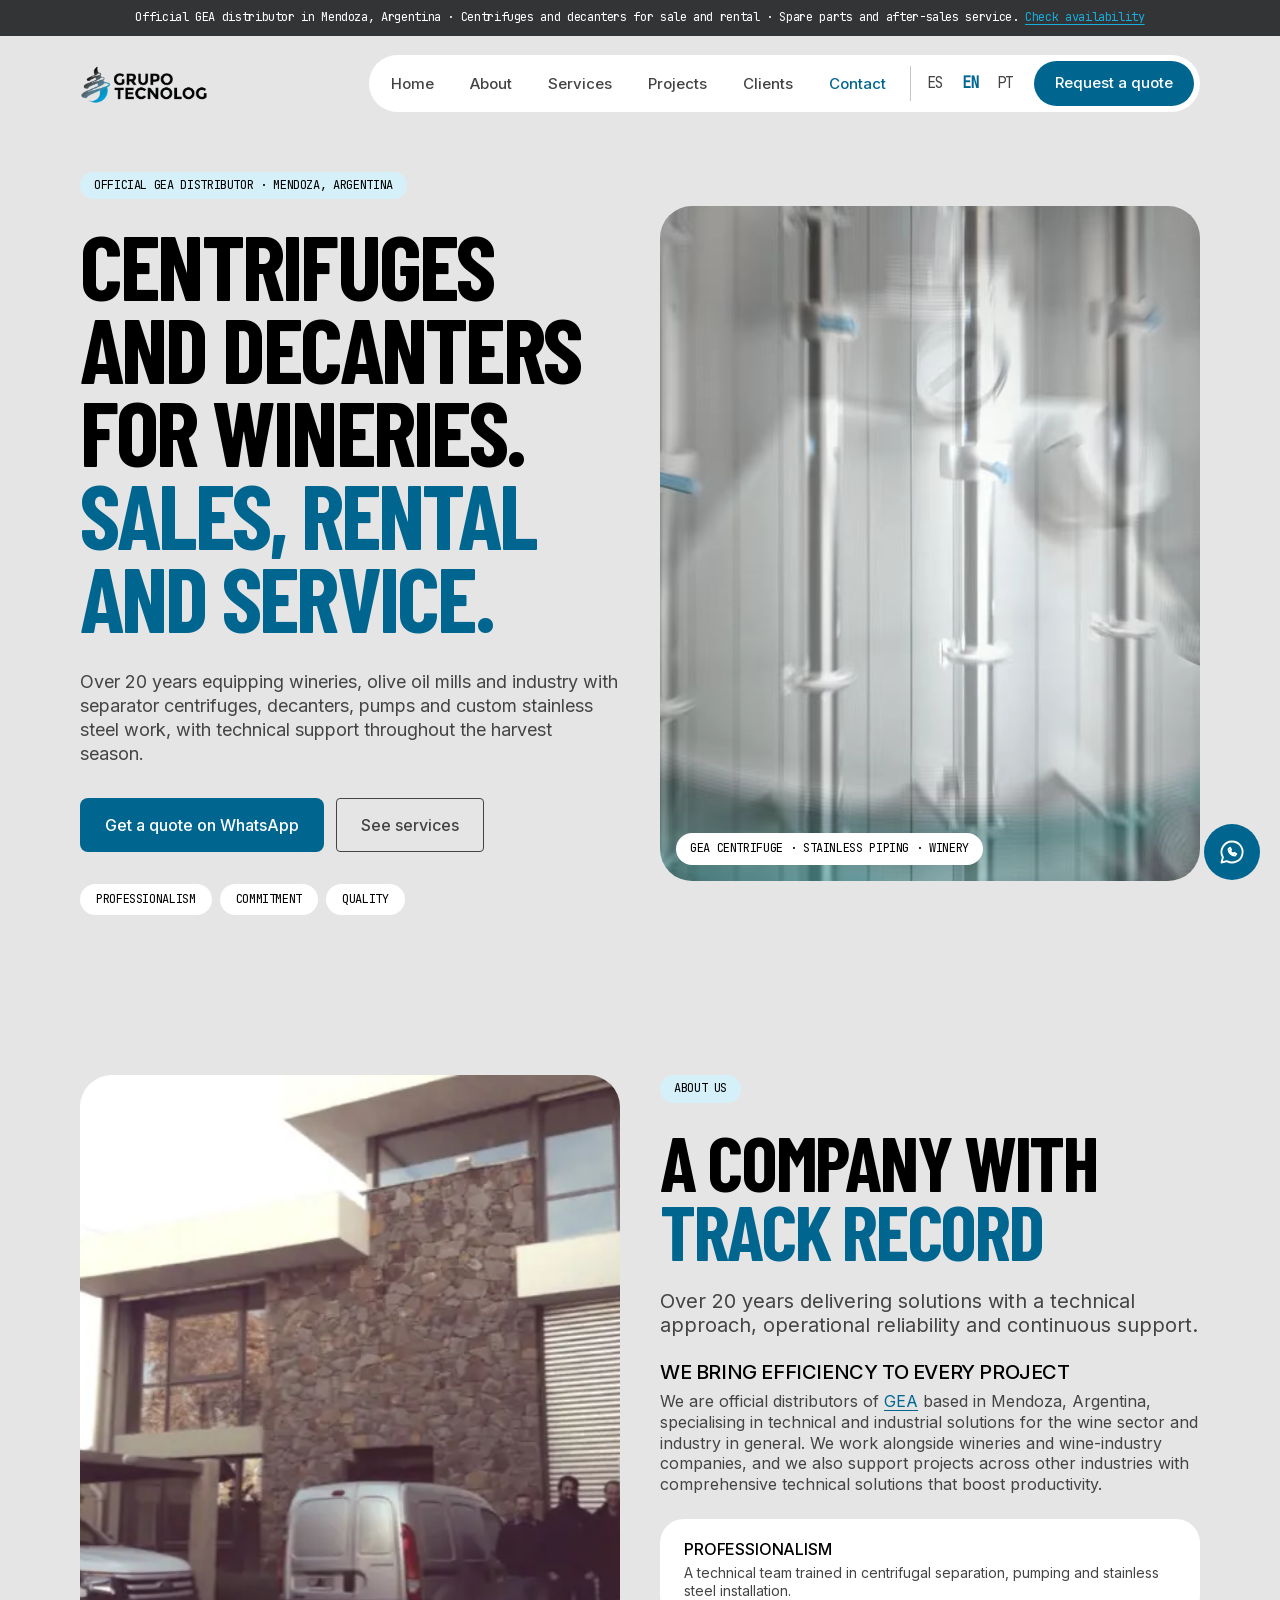
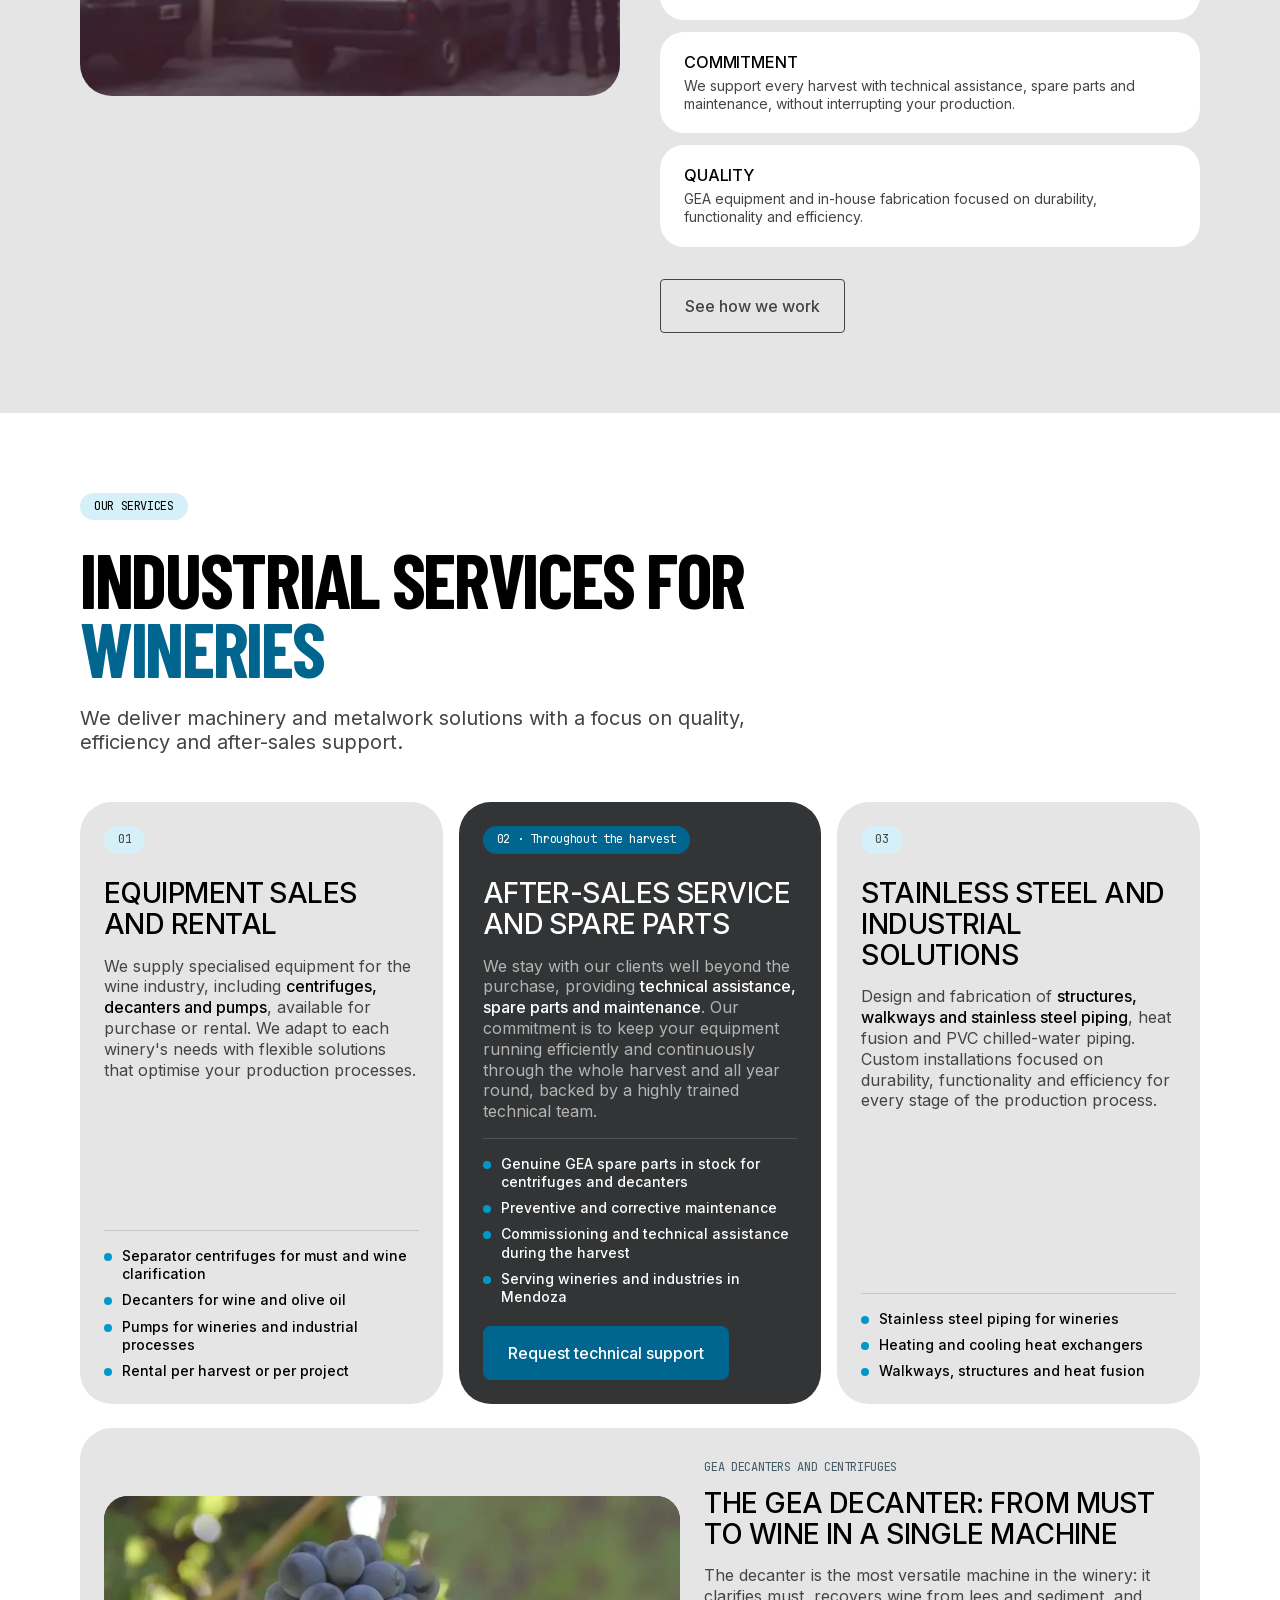
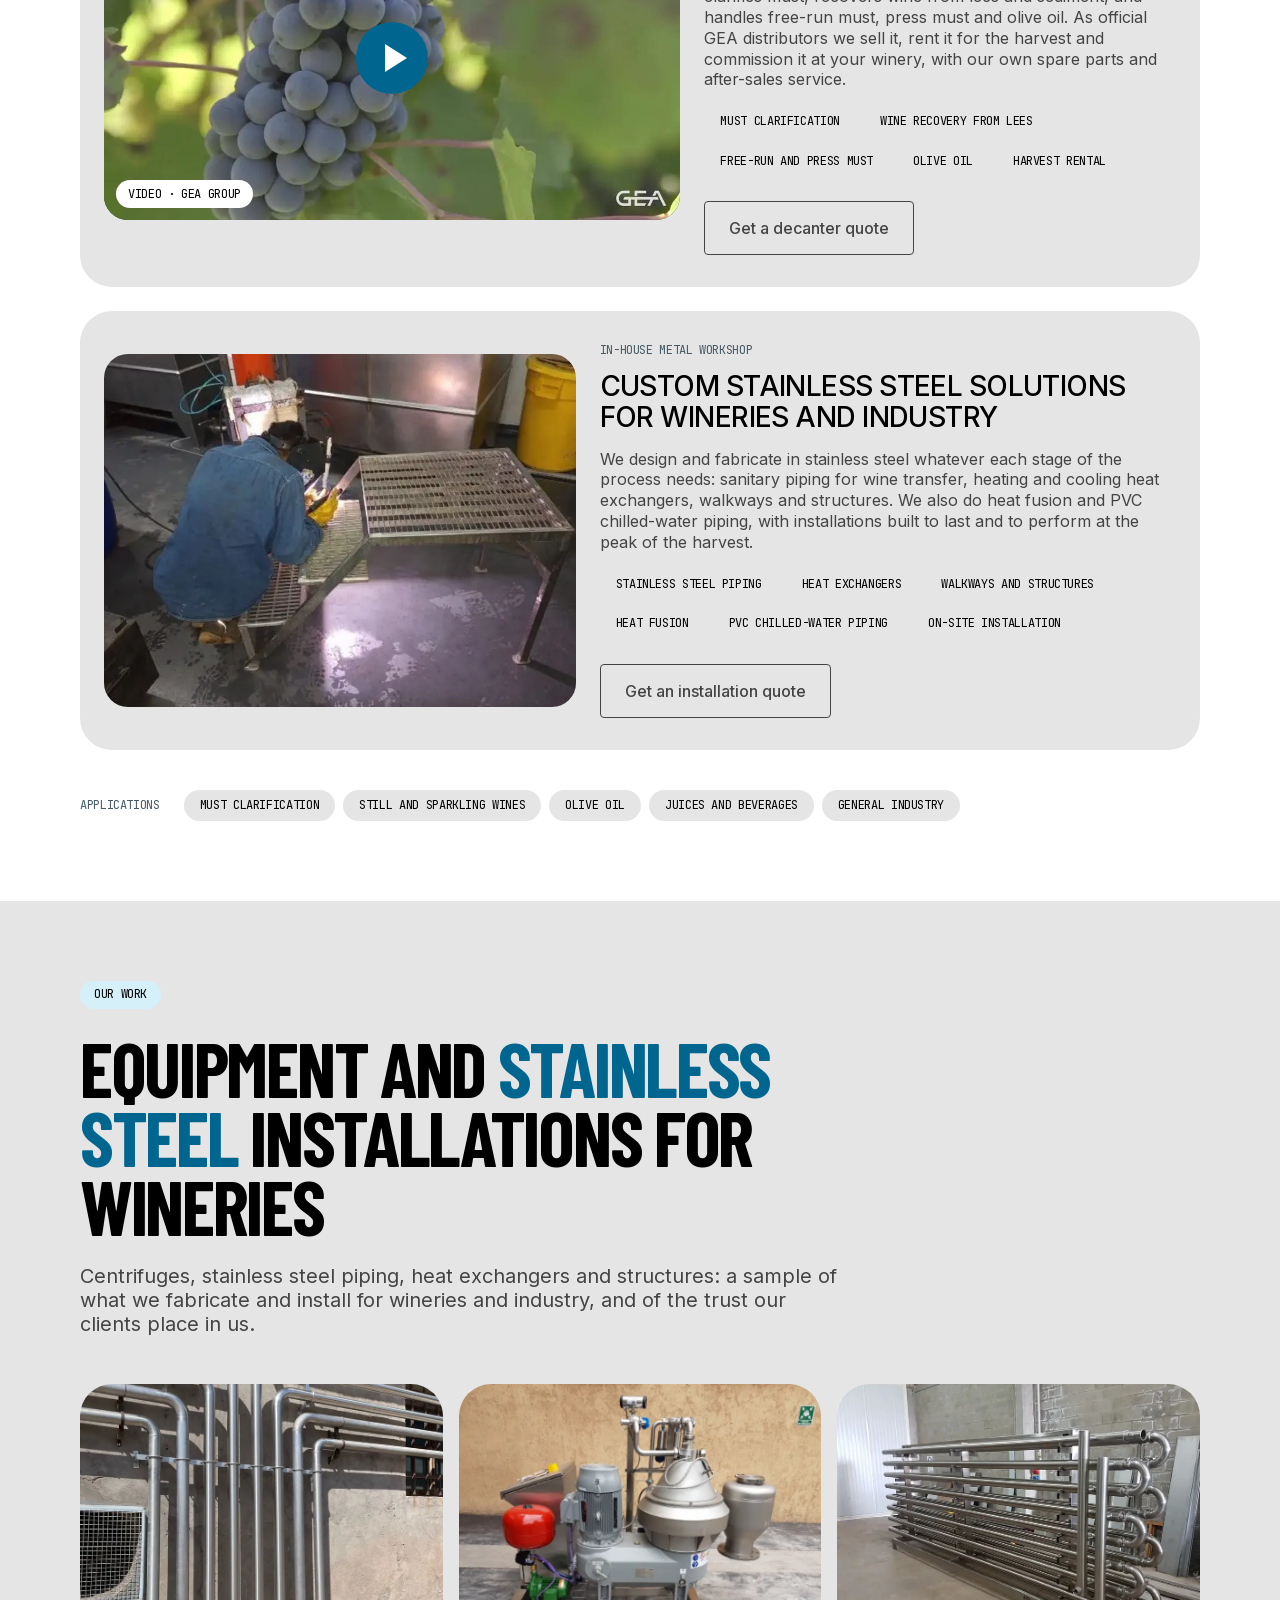
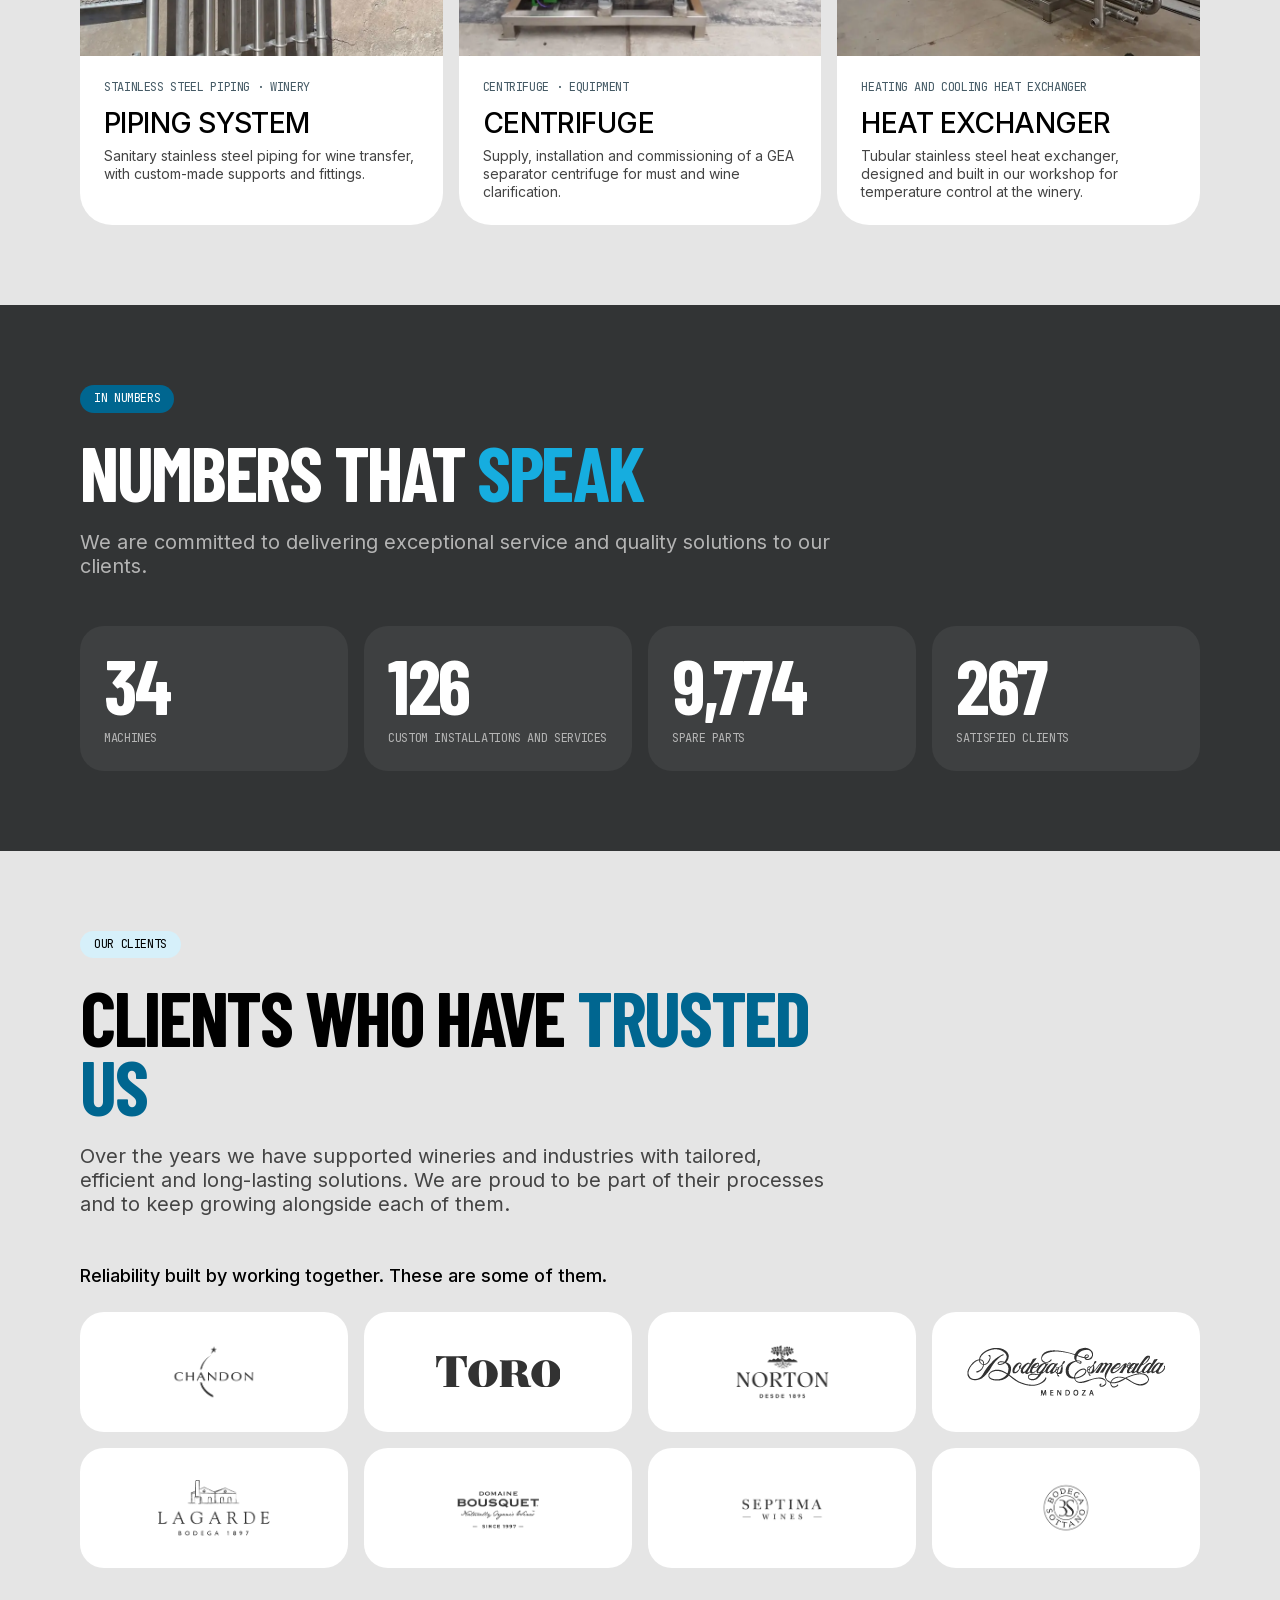
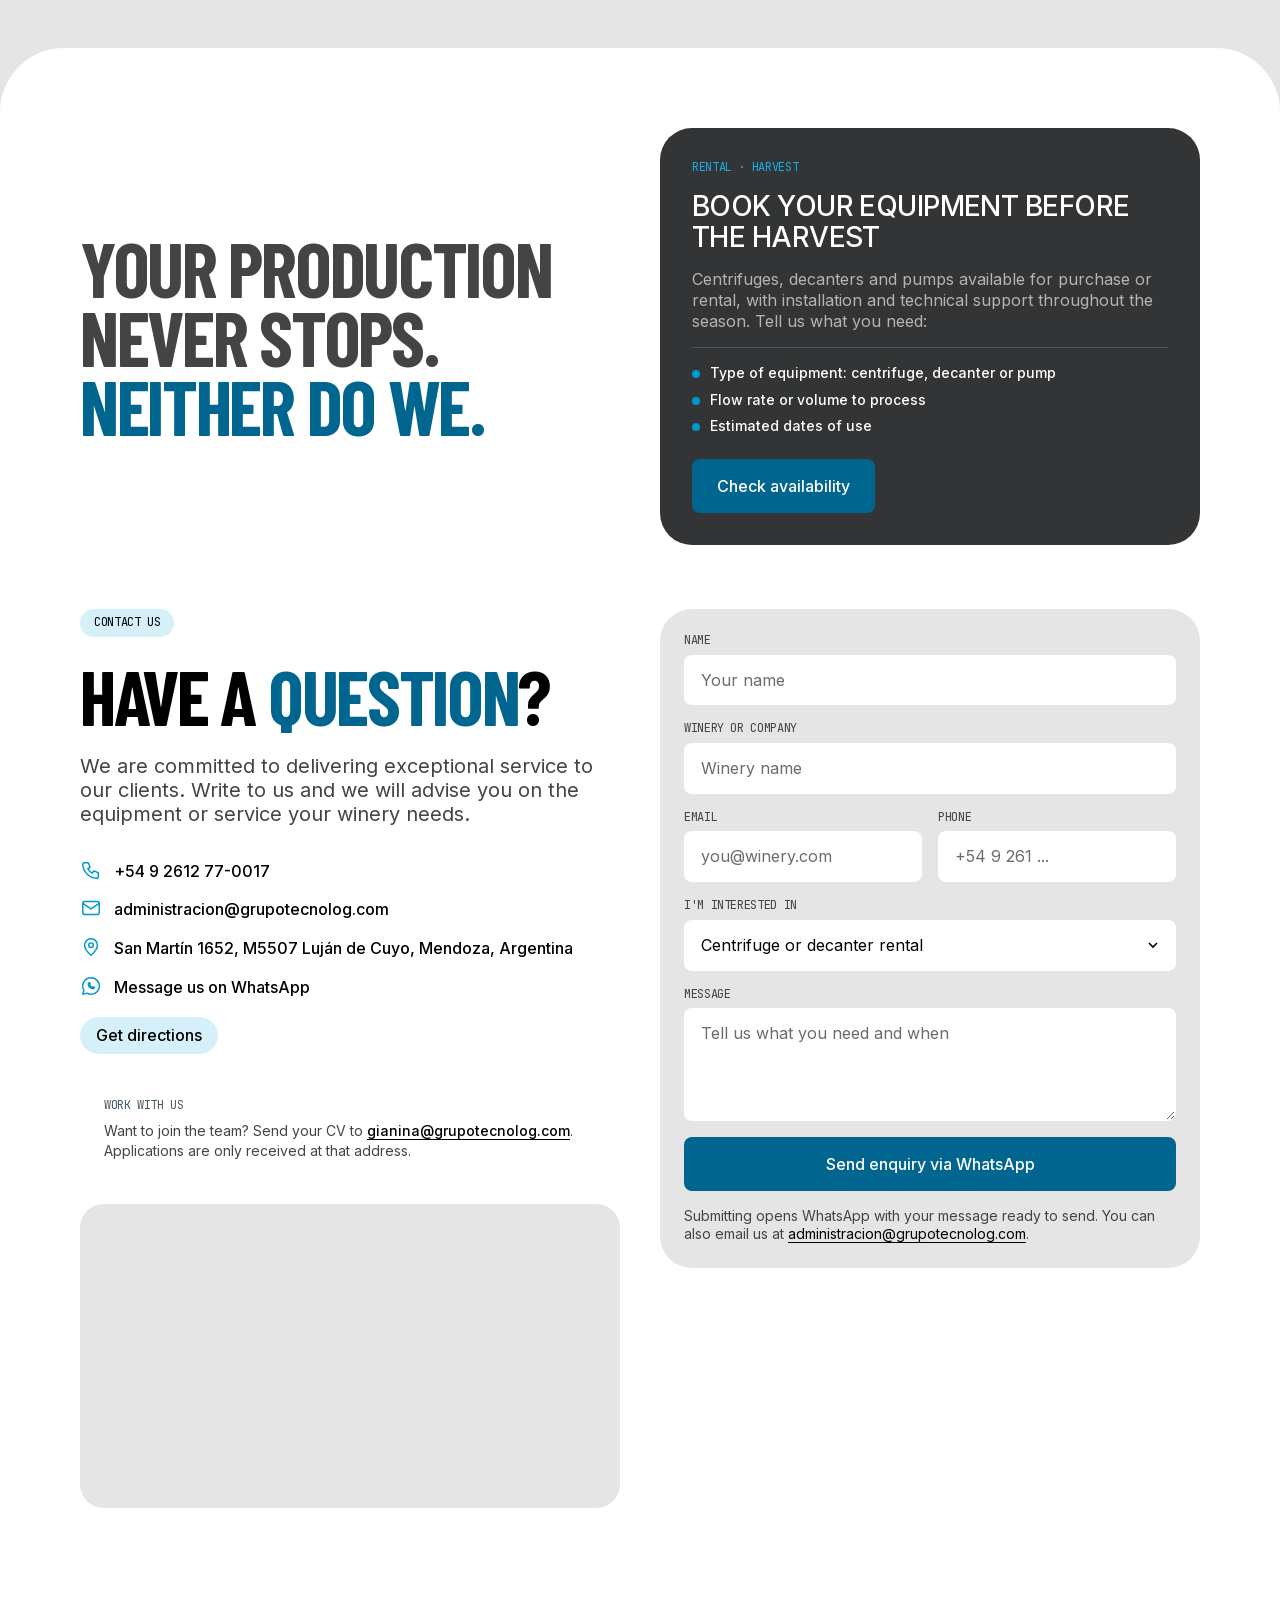
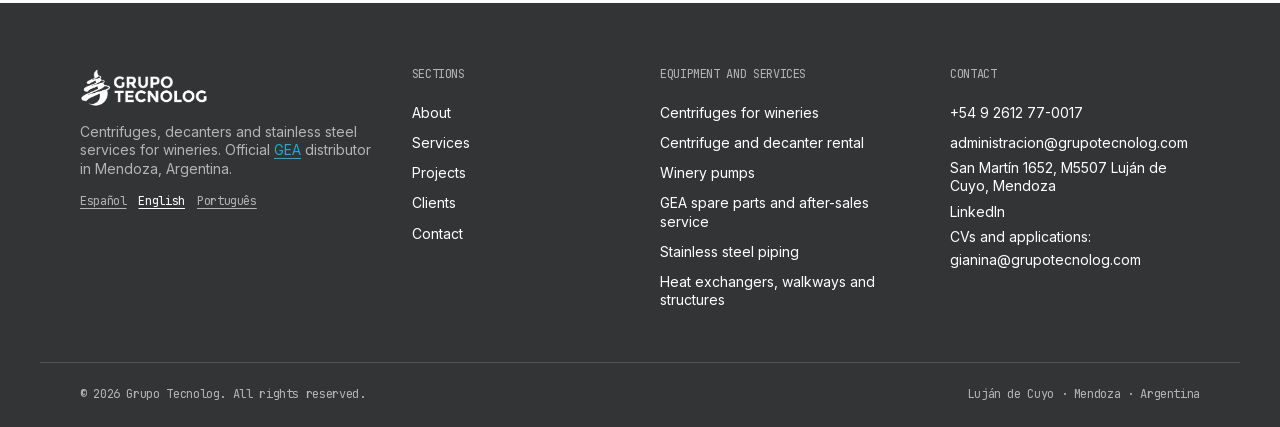
==== commit 8b6b5527: "Contacto: aviso de CV a gianina@grupotecnolog.com en los tres idiomas Co-Authored-By: Claude Fable 5" ====
--- a/en/index.html
+++ b/en/index.html
@@ -223,6 +223,11 @@
 .video-facade:focus-visible { outline: 3px solid var(--color-blue-text); outline-offset: 3px; }
 .video-facade .video-caption { position: absolute; left: 12px; bottom: 12px; font-family: var(--font-mono); font-size: 12px; letter-spacing: -0.03em; text-transform: uppercase; background: var(--color-white); color: var(--color-black); padding: 6px 12px; border-radius: var(--radius-tag); }
 .video-facade.is-playing .play, .video-facade.is-playing .video-caption, .video-facade.is-playing img { display: none; }
+.jobs-note { margin-top: 24px; padding: 20px 24px; background: var(--color-white); border-radius: var(--radius-card-sm); }
+.jobs-note .mono-label { margin-bottom: 8px; }
+.jobs-note p:last-child { margin: 0; font-size: 14px; line-height: 1.4; color: var(--color-slate); }
+.jobs-note a { color: var(--color-black); font-weight: 500; text-decoration: underline; text-underline-offset: 3px; overflow-wrap: anywhere; }
+.site-footer .footer-contact li a[href^="mailto:gianina"] { overflow-wrap: anywhere; }
 .map-embed { position: relative; margin-top: 24px; aspect-ratio: 16 / 9; border-radius: var(--radius-card-sm); overflow: hidden; background: var(--color-canvas); }
 .map-embed iframe { position: absolute; inset: 0; width: 100%; height: 100%; border: 0; }
 .step-card-dark { background: var(--color-dark) !important; color: var(--color-white); }
@@ -794,6 +799,10 @@
               </li>
             </ul>
             <a class="link-map" href="https://www.google.com/maps/place/GRUPO+TECNOLOG+SA/@-33.023988,-68.8743844,19.23z/data=!4m15!1m8!3m7!1s0x967e75311cd957b7:0x4645e2080e4f8c36!2sSan+Mart%C3%ADn+1652,+M5507+Luj%C3%A1n+de+Cuyo,+Mendoza!3b1!8m2!3d-33.0242921!4d-68.8743844!16s%2Fg%2F11j6g3mzhf!3m5!1s0x967e75311c9c780f:0x1a8981648589e1e2!8m2!3d-33.0241911!4d-68.8743517!16s%2Fg%2F11gbv4yhb6?entry=ttu&amp;g_ep=EgoyMDI2MDkyMy4wIKXMDSoASAFQAw%3D%3D" target="_blank" rel="noopener">Get directions</a>
+            <div class="jobs-note" id="trabaja">
+              <p class="mono-label">Work with us</p>
+              <p>Want to join the team? Send your CV to <a href="mailto:gianina@grupotecnolog.com?subject=CV%20-%20Job%20application%20Grupo%20Tecnolog">gianina@grupotecnolog.com</a>. Applications are only received at that address.</p>
+            </div>
             <div class="map-embed">
               <iframe src="https://www.google.com/maps?q=GRUPO+TECNOLOG+SA%2C+San+Mart%C3%ADn+1652%2C+Luj%C3%A1n+de+Cuyo%2C+Mendoza&amp;z=17&amp;hl=en&amp;output=embed" title="Google Maps showing the location of Grupo Tecnolog at San Martín 1652, Luján de Cuyo, Mendoza" loading="lazy" referrerpolicy="strict-origin-when-cross-origin" allowfullscreen></iframe>
             </div>
@@ -881,6 +890,7 @@
           <li><a href="mailto:administracion@grupotecnolog.com">administracion@grupotecnolog.com</a></li>
           <li>San Martín 1652, M5507 Luján de Cuyo, Mendoza</li>
           <li><a href="https://www.linkedin.com/company/grupotecnolog" target="_blank" rel="noopener">LinkedIn</a></li>
+          <li>CVs and applications: <a href="mailto:gianina@grupotecnolog.com?subject=CV%20-%20Job%20application%20Grupo%20Tecnolog">gianina@grupotecnolog.com</a></li>
         </ul>
       </div>
     </div>
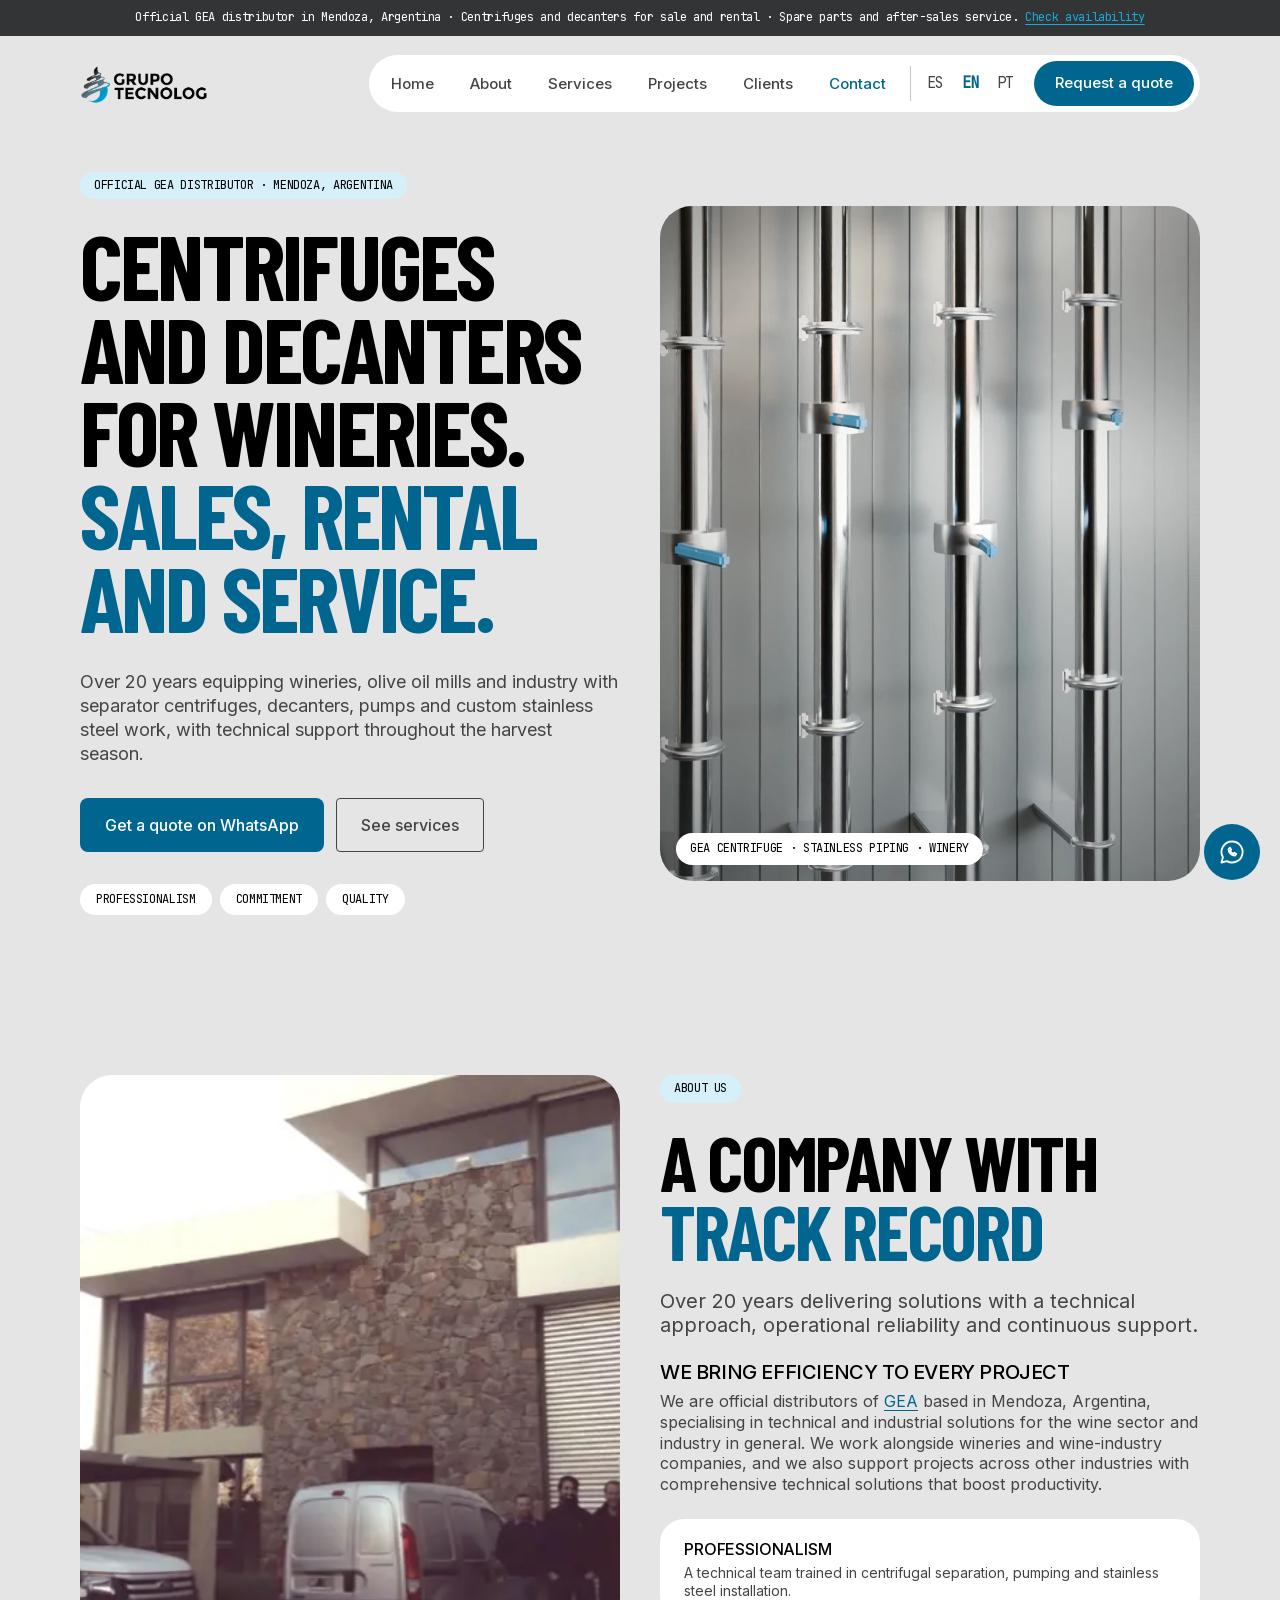
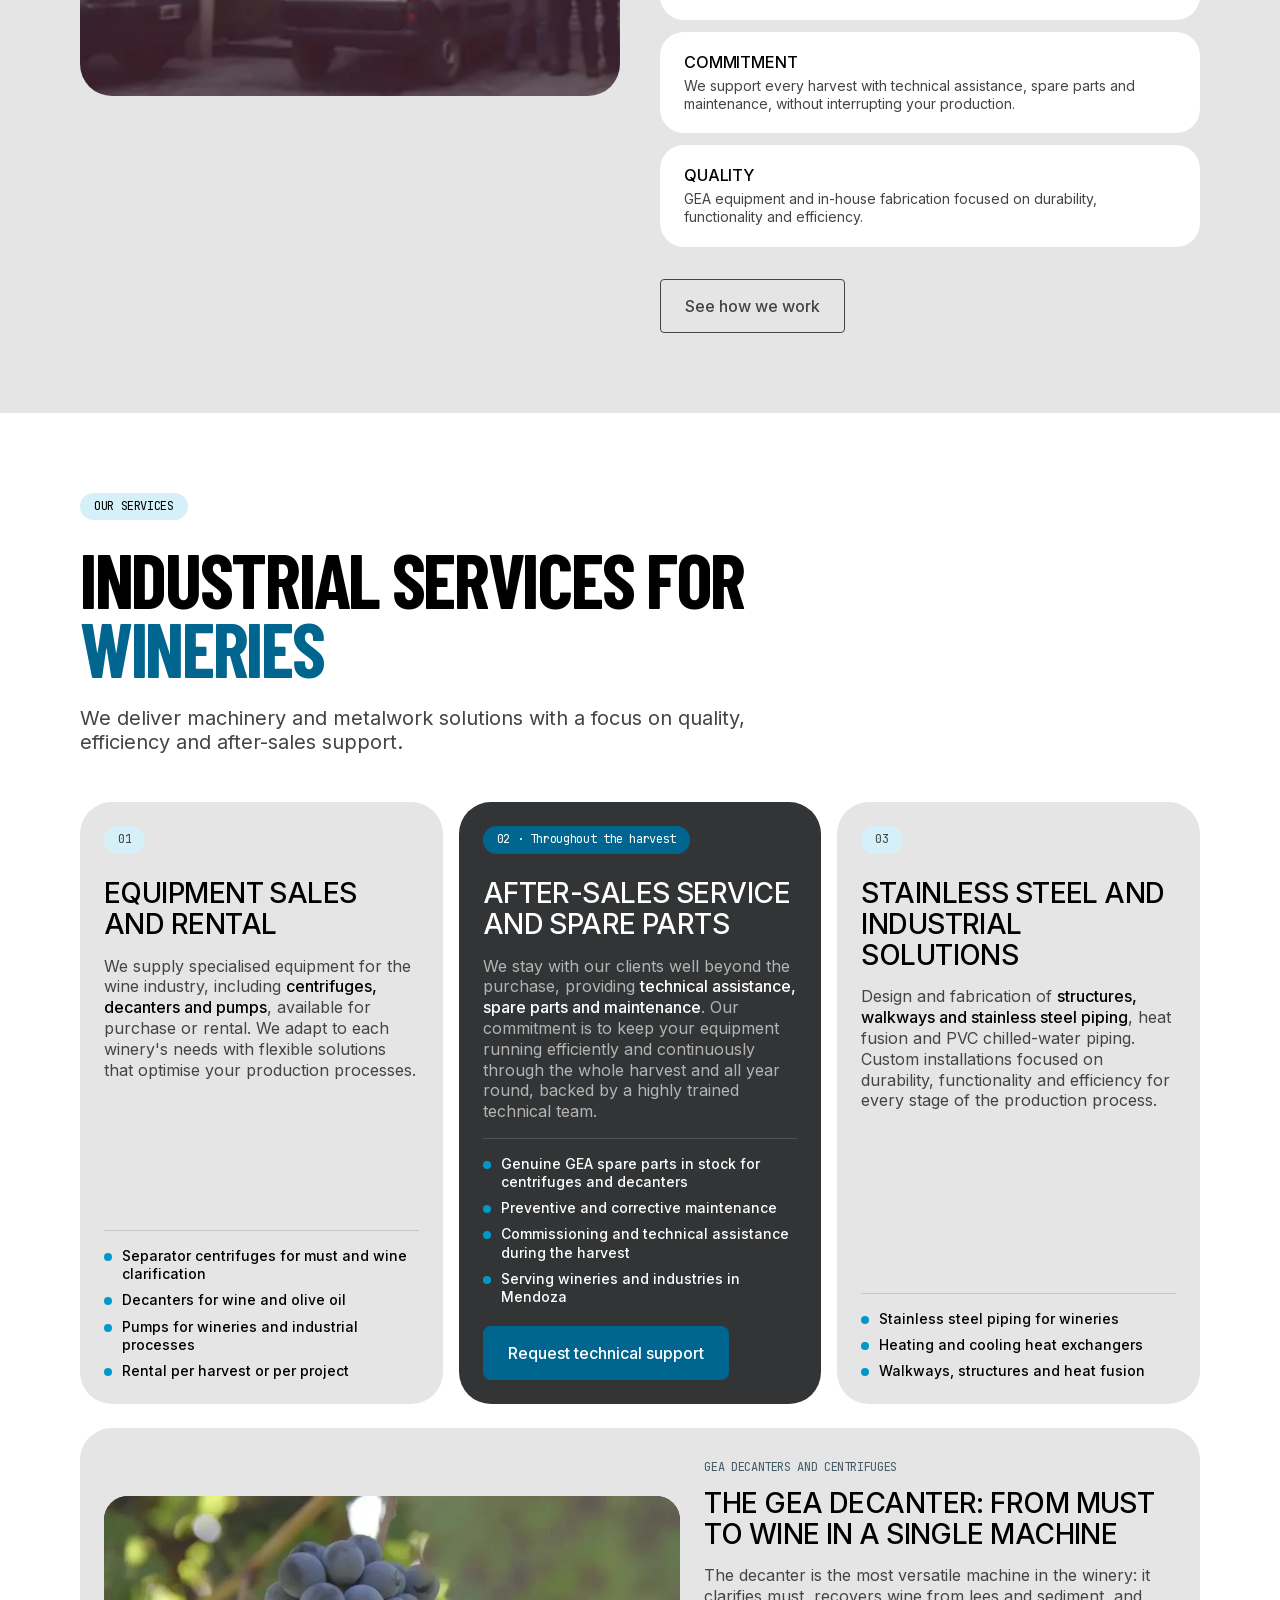
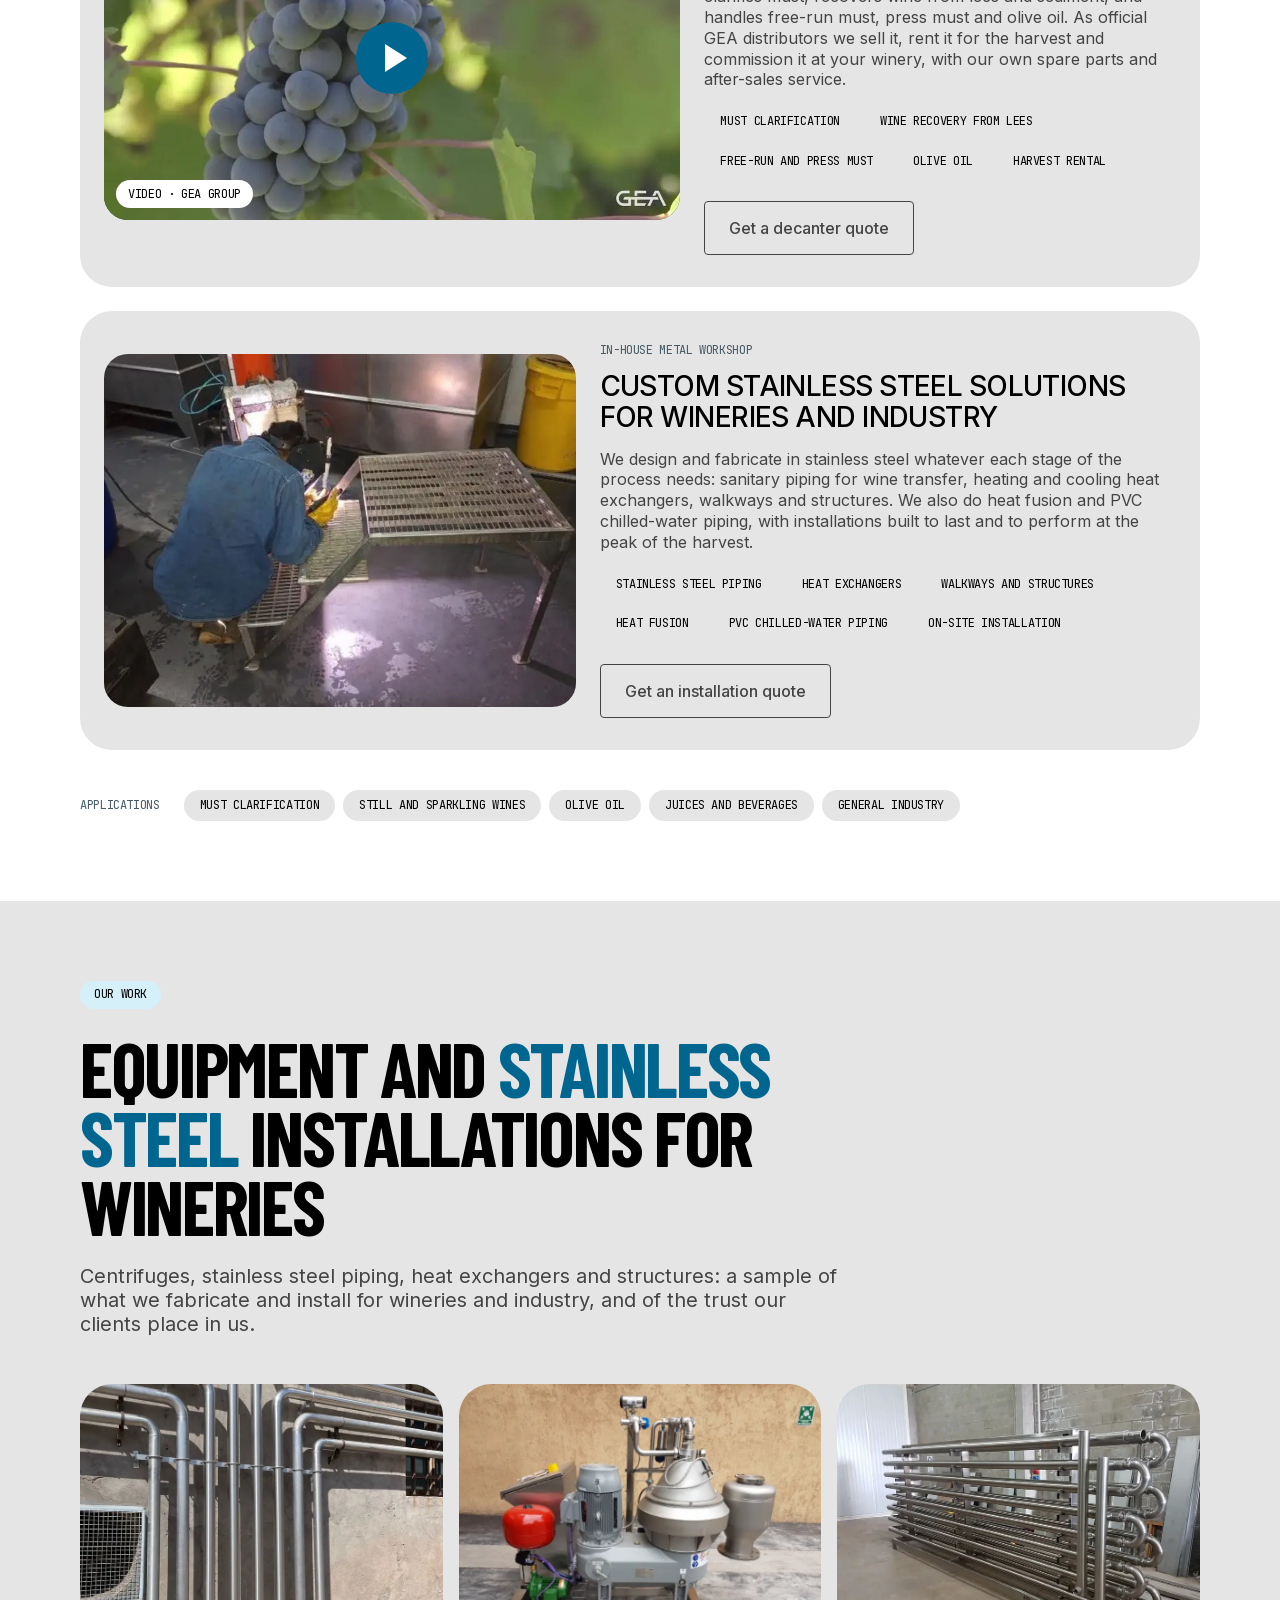
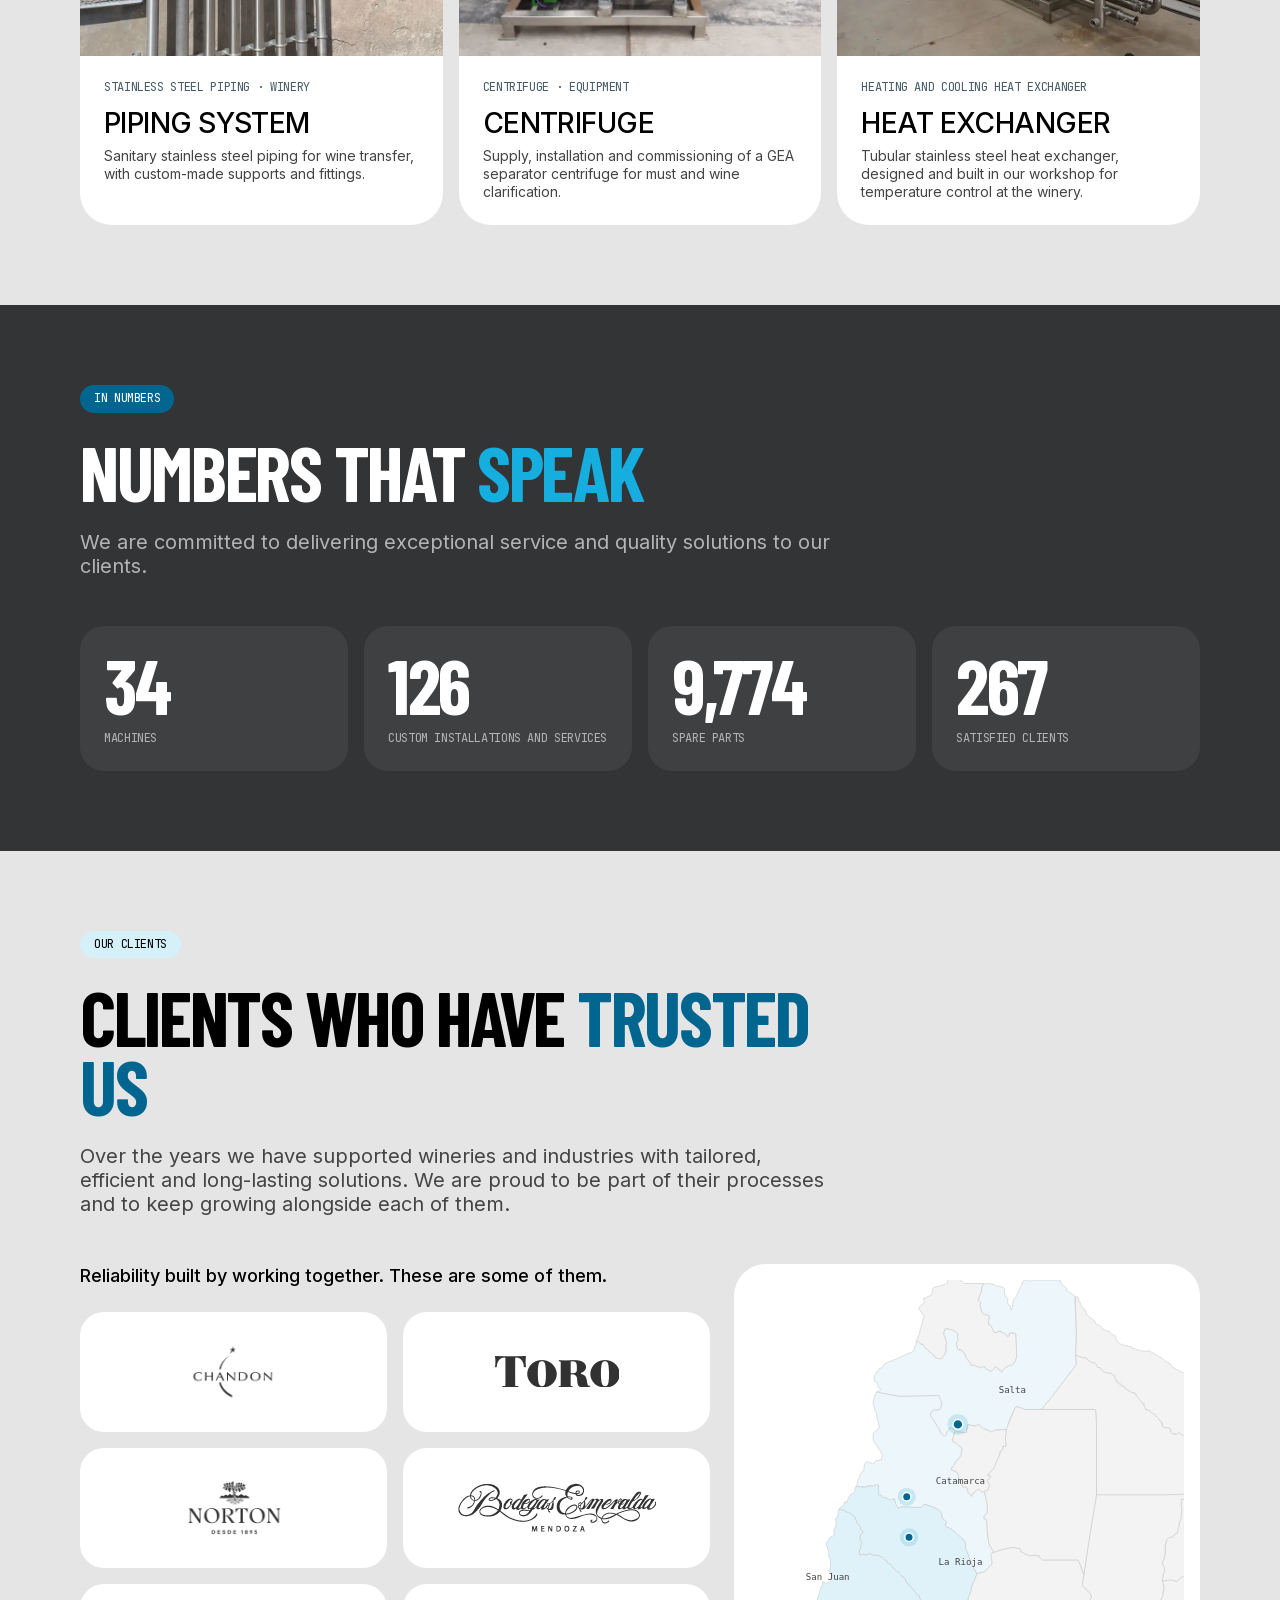
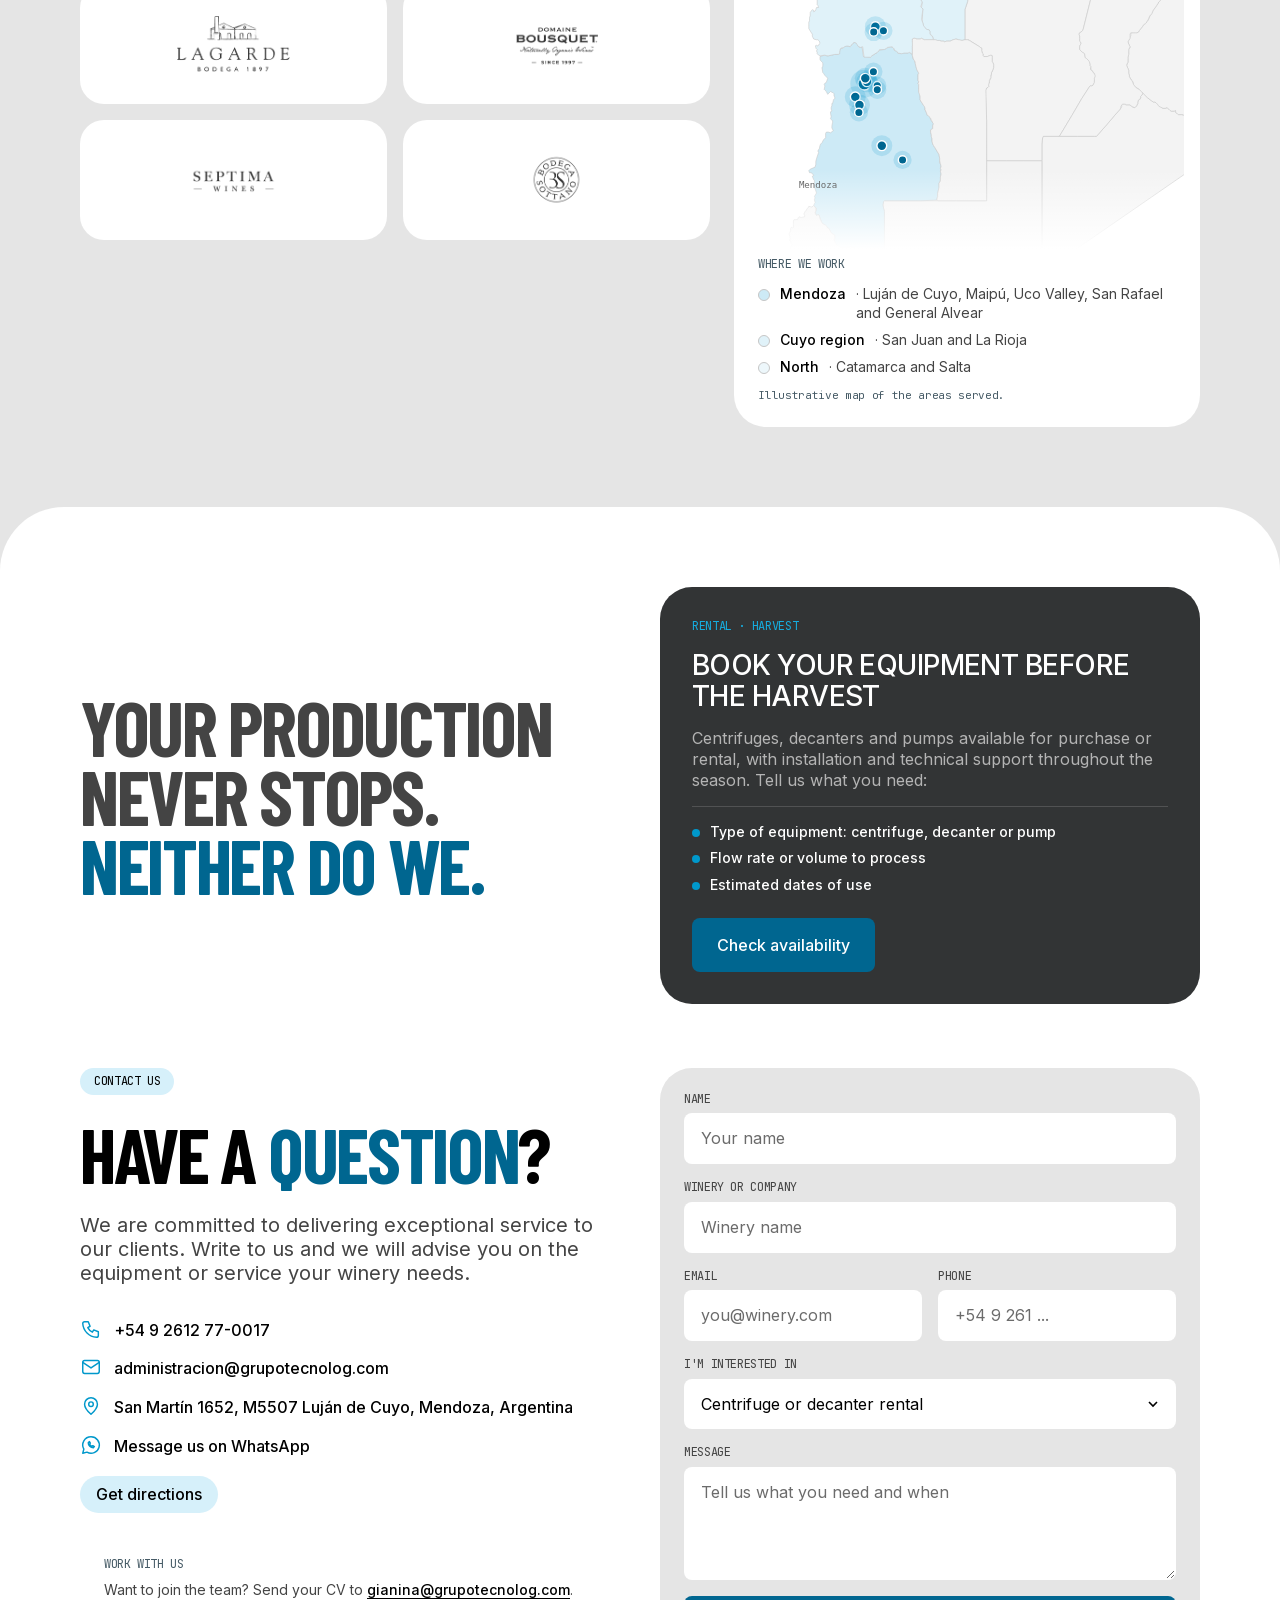
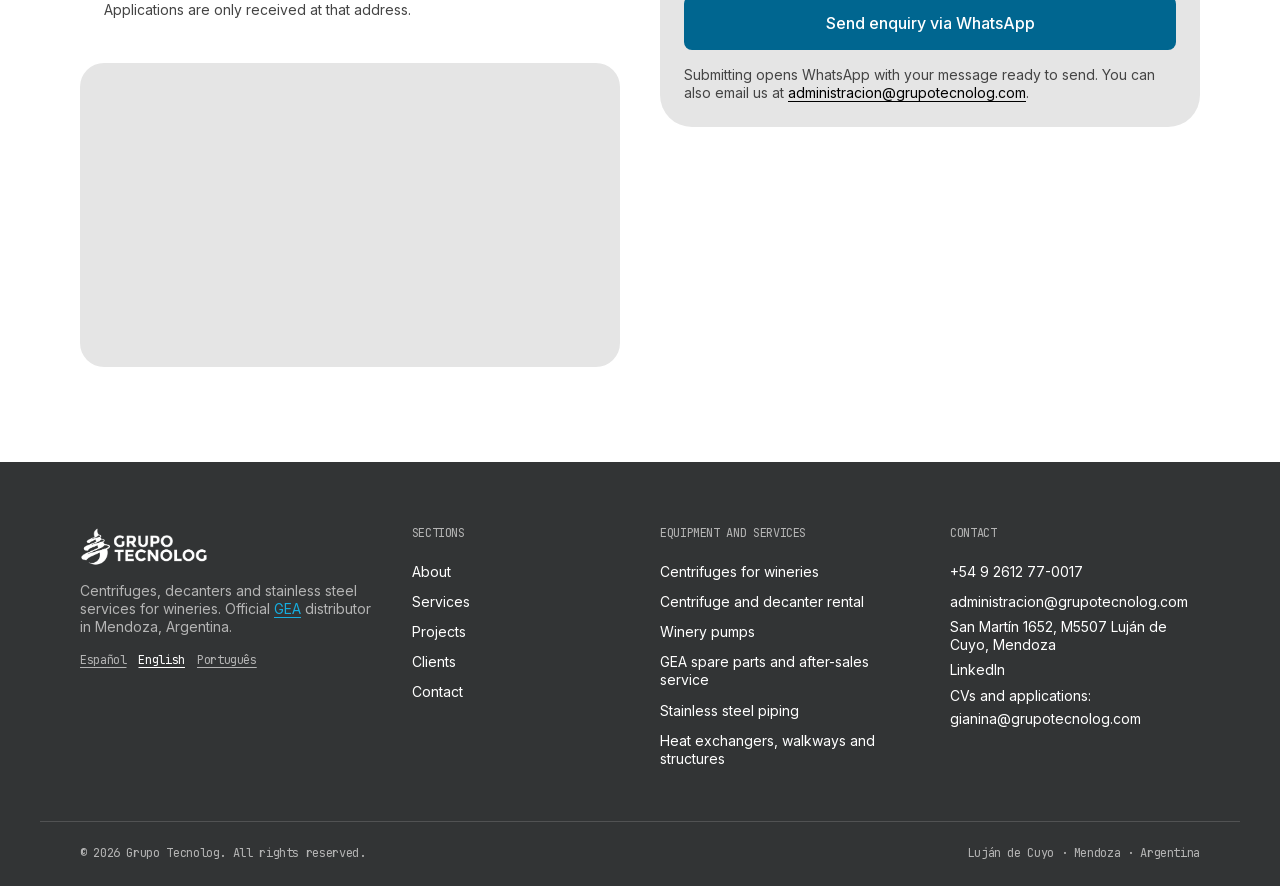
==== commit d9c84f74: "Clientes: mapa SVG de zonas atendidas (Mendoza, Cuyo y Norte) y CSS minificado en el build - tools/m" ====
--- a/en/index.html
+++ b/en/index.html
@@ -42,350 +42,7 @@
   <link rel="preload" as="font" type="font/woff2" href="/assets/fonts/barlow-condensed-700.woff2" crossorigin>
   <link rel="preload" as="font" type="font/woff2" href="/assets/fonts/inter-400.woff2" crossorigin>
   <style>
-/* Grupo Tecnolog — estilo brutalista editorial (DESIGN.md) con la paleta del sitio actual de GT */
-@font-face { font-family: 'Barlow Condensed'; font-style: normal; font-weight: 700; font-display: swap; src: url('/assets/fonts/barlow-condensed-700.woff2') format('woff2'); }
-@font-face { font-family: 'Inter'; font-style: normal; font-weight: 400; font-display: swap; src: url('/assets/fonts/inter-400.woff2') format('woff2'); }
-@font-face { font-family: 'Inter'; font-style: normal; font-weight: 500 700; font-display: swap; src: url('/assets/fonts/inter-500.woff2') format('woff2'); }
-@font-face { font-family: 'JetBrains Mono'; font-style: normal; font-weight: 400; font-display: swap; src: url('/assets/fonts/jetbrains-mono-400.woff2') format('woff2'); }
-
-:root {
-  /* Paleta GT aplicada sobre el sistema */
-  --color-black: #000000;          /* texto principal */
-  --color-dark: #323435;           /* bloques invertidos, header y footer (gris oscuro GT) */
-  --color-white: #ffffff;          /* tarjetas */
-  --color-canvas: #e5e5e5;         /* fondo de página */
-  --color-mist: #f3f3f3;           /* paneles secundarios, pill de navegación */
-  --color-ash: #c6c6c6;            /* hairlines */
-  --color-smoke: #b4b4b4;          /* texto secundario sobre oscuro (AA sobre #323435) */
-  --color-slate: #444444;          /* texto secundario */
-  --color-steel: #465b66;          /* meta / captions (gris azulado GT) */
-  --color-blue: #0098cb;           /* acento GT decorativo (puntos, tintes, fondos) */
-  --color-blue-text: #006690;      /* azul GT para texto, enlaces y botones (contraste AA) */
-  --color-blue-light: #16addf;     /* micro-acento GT */
-  --color-blue-tint: #d6f0fa;      /* tags y fondos de enlace (reemplaza al menta) */
-
-  --font-display: 'Barlow Condensed', 'Anton', 'Bebas Neue', Impact, sans-serif;
-  --font-body: 'Inter', ui-sans-serif, system-ui, -apple-system, 'Segoe UI', Roboto, sans-serif;
-  --font-mono: 'JetBrains Mono', ui-monospace, SFMono-Regular, Menlo, monospace;
-
-  --radius-btn: 8px;
-  --radius-ghost: 4px;
-  --radius-card: 32px;
-  --radius-card-sm: 24px;
-  --radius-large: 64px;
-  --radius-pill: 48px;
-  --radius-tag: 64px;
-  --page-max: 1200px;
-  --gutter: clamp(16px, 4vw, 40px);
-  --section-gap: 80px;
-}
-
-*, *::before, *::after { box-sizing: border-box; }
-html { scroll-behavior: smooth; -webkit-text-size-adjust: 100%; }
-[id] { scroll-margin-top: 112px; }
-body {
-  margin: 0;
-  background: var(--color-canvas);
-  color: var(--color-black);
-  font-family: var(--font-body);
-  font-size: 16px;
-  line-height: 1.3;
-  font-weight: 400;
-  -webkit-font-smoothing: antialiased;
-}
-img { max-width: 100%; height: auto; display: block; }
-a { color: var(--color-black); text-decoration: none; }
-a:hover { text-decoration: underline; text-underline-offset: 3px; }
-p { margin: 0 0 16px; color: var(--color-slate); }
-ul { margin: 0; padding: 0; list-style: none; }
-address { font-style: normal; }
-.container { max-width: var(--page-max); margin: 0 auto; padding-left: var(--gutter); padding-right: var(--gutter); }
-
-.skip-link { position: absolute; left: -9999px; top: 8px; background: var(--color-black); color: var(--color-white); padding: 8px 16px; border-radius: var(--radius-btn); z-index: 100; }
-.skip-link:focus { left: 16px; }
-
-/* Tipografía */
-h1, h2, h3 { margin: 0; color: var(--color-black); }
-h1, h2, .tagline {
-  font-family: var(--font-display); font-weight: 700; text-transform: uppercase;
-  line-height: .9; letter-spacing: -0.03em; overflow-wrap: break-word;
-}
-h1 em, h2 em, .tagline em { font-style: normal; color: var(--color-blue-text); }
-h3 { font-family: var(--font-body); font-weight: 500; text-transform: uppercase; font-size: 28px; line-height: 1.1; letter-spacing: -0.02em; }
-.eyebrow {
-  font-family: var(--font-mono); font-size: 12px; line-height: 1.3; letter-spacing: -0.03em; text-transform: uppercase;
-  color: var(--color-black); background: var(--color-blue-tint); display: inline-block; padding: 6px 14px; border-radius: var(--radius-tag);
-  margin: 0 0 24px;
-}
-.lead { font-size: 20px; line-height: 1.2; font-weight: 400; color: var(--color-slate); }
-.mono-label { font-family: var(--font-mono); font-size: 12px; line-height: 1.3; letter-spacing: -0.03em; text-transform: uppercase; color: var(--color-steel); margin: 0 0 12px; }
-
-/* Botones */
-.btn {
-  display: inline-flex; align-items: center; justify-content: center; gap: 8px;
-  font-family: var(--font-body); font-weight: 500; font-size: 16px; line-height: 1.25;
-  padding: 16px 24px; border-radius: var(--radius-btn); border: 1.5px solid transparent;
-  text-decoration: none; cursor: pointer; transition: background-color .15s ease, color .15s ease, border-color .15s ease;
-}
-.btn:hover { text-decoration: none; }
-.btn-primary { background: var(--color-blue-text); color: var(--color-white); }
-.btn-primary:hover { background: var(--color-dark); color: var(--color-white); }
-.btn-outline { background: transparent; border-color: var(--color-slate); color: var(--color-slate); border-radius: var(--radius-ghost); }
-.btn-outline:hover { background: var(--color-black); border-color: var(--color-black); color: var(--color-white); }
-.btn-block { width: 100%; }
-
-/* Tag list */
-.tag-list { display: flex; flex-wrap: wrap; gap: 8px; }
-.tag-list li {
-  font-family: var(--font-mono); font-size: 12px; letter-spacing: -0.03em; text-transform: uppercase;
-  background: var(--color-white); color: var(--color-black); padding: 8px 16px; border-radius: var(--radius-tag);
-}
-
-/* 1 · Aviso + header */
-.announcement { background: var(--color-dark); color: var(--color-white); text-align: center; font-family: var(--font-mono); font-size: 12px; letter-spacing: -0.03em; padding: 6px 16px; }
-.announcement p { margin: 0; color: var(--color-white); }
-.announcement a { color: var(--color-blue-light); text-decoration: underline; text-underline-offset: 3px; display: inline-block; padding: 4px 0; }
-
-.site-header { position: sticky; top: 0; z-index: 50; background: var(--color-canvas); transition: box-shadow .2s ease; }
-.site-header.is-scrolled { border-bottom: 1px solid var(--color-ash); }
-.nav-wrap { display: flex; align-items: center; justify-content: space-between; min-height: 96px; gap: 24px; }
-.brand img { height: 40px; width: auto; }
-.site-nav { display: flex; align-items: center; gap: 16px; flex: 1; justify-content: flex-end; }
-.menu { display: flex; align-items: center; gap: 4px; background: var(--color-white); border-radius: var(--radius-pill); padding: 6px; }
-.menu a:not(.btn) { display: inline-block; padding: 10px 16px; border-radius: var(--radius-pill); color: var(--color-slate); font-size: 15px; font-weight: 500; }
-.menu a:not(.btn):hover { text-decoration: none; color: var(--color-black); background: var(--color-mist); }
-.menu a.is-active { color: var(--color-blue-text); }
-.menu-cta { margin-left: 8px; }
-.menu-cta .btn { padding: 12px 20px; font-size: 15px; border-radius: var(--radius-pill); }
-.nav-toggle { display: none; width: 48px; height: 48px; border: 0; background: var(--color-white); border-radius: 50%; cursor: pointer; padding: 14px 12px; flex-direction: column; justify-content: space-between; }
-.nav-toggle span { display: block; height: 2px; background: var(--color-black); transition: transform .2s ease, opacity .2s ease; }
-.nav-toggle[aria-expanded="true"] span:nth-child(1) { transform: translateY(9px) rotate(45deg); }
-.nav-toggle[aria-expanded="true"] span:nth-child(2) { opacity: 0; }
-.nav-toggle[aria-expanded="true"] span:nth-child(3) { transform: translateY(-9px) rotate(-45deg); }
-
-/* 2 · Hero (split: titular masivo + foto) */
-.hero { padding: 40px 0 var(--section-gap); }
-.hero-inner { display: grid; grid-template-columns: 1fr 1fr; gap: 40px; align-items: center; }
-.hero h1 { font-size: clamp(52px, 7.2vw, 104px); margin-bottom: 32px; max-width: 12ch; }
-.hero-sub { font-size: 18px; line-height: 1.33; color: var(--color-slate); max-width: 52ch; margin-bottom: 32px; }
-.hero-actions { display: flex; flex-wrap: wrap; gap: 12px; margin-bottom: 32px; }
-.hero-media { margin: 0; border-radius: var(--radius-card); overflow: hidden; background: var(--color-white); aspect-ratio: 4 / 5; width: 100%; max-width: 560px; justify-self: end; position: relative; }
-.hero-media img, .hero-media video { width: 100%; height: 100%; object-fit: cover; display: block; }
-.hero-media figcaption {
-  position: absolute; left: 16px; bottom: 16px; font-family: var(--font-mono); font-size: 12px; letter-spacing: -0.03em; text-transform: uppercase;
-  background: var(--color-white); color: var(--color-black); padding: 8px 14px; border-radius: var(--radius-tag);
-}
-
-/* Secciones */
-.section { padding: var(--section-gap) 0; }
-.section-alt { background: var(--color-white); }
-.section-dark { background: var(--color-dark); color: var(--color-white); }
-.section-dark h2, .section-dark .lead { color: var(--color-white); }
-.section-dark .lead { color: var(--color-smoke); }
-.section-dark .eyebrow { background: var(--color-blue-text); color: var(--color-white); }
-.section-dark h2 em { color: var(--color-blue-light); }
-.section-head { max-width: 760px; margin-bottom: 48px; }
-.section h2 { font-size: clamp(44px, 6vw, 80px); margin-bottom: 24px; }
-.section-head .lead { margin-bottom: 0; }
-
-/* 3 · Nosotros */
-.split { display: grid; grid-template-columns: 1fr 1fr; gap: 40px; align-items: start; }
-.split-media { display: grid; gap: 16px; }
-.photo-card { margin: 0; border-radius: var(--radius-card); overflow: hidden; background: var(--color-white); }
-.photo-card img { width: 100%; height: 100%; object-fit: cover; }
-.photo-main { aspect-ratio: 4 / 4.6; }
-.split-copy h3 { font-size: 20px; margin: 24px 0 8px; }
-.split-copy a:not(.btn) { color: var(--color-blue-text); text-decoration: underline; text-underline-offset: 3px; }
-.values { display: grid; gap: 12px; margin: 24px 0 32px; }
-.values li { display: grid; gap: 4px; background: var(--color-white); border-radius: var(--radius-card-sm); padding: 20px 24px; }
-.values strong { font-weight: 500; text-transform: uppercase; letter-spacing: -0.01em; }
-.values span { font-size: 14px; line-height: 1.3; color: var(--color-slate); }
-
-/* 4 · Servicios */
-.cards-3 { display: grid; grid-template-columns: repeat(3, 1fr); gap: 16px; }
-.step-card { background: var(--color-canvas); border-radius: var(--radius-card); padding: 24px; display: flex; flex-direction: column; }
-.section:not(.section-alt) .step-card { background: var(--color-white); }
-.step-num { font-family: var(--font-mono); font-size: 12px; letter-spacing: -0.03em; color: var(--color-black); background: var(--color-blue-tint); display: inline-block; align-self: flex-start; padding: 6px 14px; border-radius: var(--radius-tag); margin: 0 0 24px; }
-.step-card h3 { margin-bottom: 16px; }
-.step-card p { color: var(--color-slate); }
-.step-card strong { color: var(--color-black); font-weight: 500; }
-.check-list { margin-top: auto; display: grid; gap: 8px; padding-top: 16px; border-top: 1px solid var(--color-ash); font-size: 14px; line-height: 1.3; font-weight: 500; color: var(--color-black); }
-.check-list li { padding-left: 18px; position: relative; }
-.check-list li::before { content: ''; position: absolute; left: 0; top: 6px; width: 8px; height: 8px; border-radius: 50%; background: var(--color-blue); }
-.metal-split { display: grid; grid-template-columns: .9fr 1.1fr; gap: 24px; margin-top: 24px; background: var(--color-canvas); border-radius: var(--radius-card); padding: 24px; align-items: center; }
-.gea-split { grid-template-columns: 1.1fr .9fr; }
-.video-facade-wrap { min-width: 0; }
-.video-facade { position: relative; display: block; width: 100%; aspect-ratio: 16 / 9; border: 0; padding: 0; margin: 0; border-radius: var(--radius-card-sm); overflow: hidden; background: var(--color-dark); cursor: pointer; }
-.video-facade img, .video-facade iframe { position: absolute; inset: 0; width: 100%; height: 100%; object-fit: cover; border: 0; }
-.video-facade .play { position: absolute; left: 50%; top: 50%; width: 72px; height: 72px; margin: -36px 0 0 -36px; border-radius: 50%; background: var(--color-blue-text); transition: transform .15s ease, background-color .15s ease; }
-.video-facade .play::after { content: ''; position: absolute; left: 29px; top: 22px; border-style: solid; border-width: 14px 0 14px 22px; border-color: transparent transparent transparent #fff; }
-.video-facade:hover .play, .video-facade:focus-visible .play { transform: scale(1.06); background: var(--color-black); }
-.video-facade:focus-visible { outline: 3px solid var(--color-blue-text); outline-offset: 3px; }
-.video-facade .video-caption { position: absolute; left: 12px; bottom: 12px; font-family: var(--font-mono); font-size: 12px; letter-spacing: -0.03em; text-transform: uppercase; background: var(--color-white); color: var(--color-black); padding: 6px 12px; border-radius: var(--radius-tag); }
-.video-facade.is-playing .play, .video-facade.is-playing .video-caption, .video-facade.is-playing img { display: none; }
-.jobs-note { margin-top: 24px; padding: 20px 24px; background: var(--color-white); border-radius: var(--radius-card-sm); }
-.jobs-note .mono-label { margin-bottom: 8px; }
-.jobs-note p:last-child { margin: 0; font-size: 14px; line-height: 1.4; color: var(--color-slate); }
-.jobs-note a { color: var(--color-black); font-weight: 500; text-decoration: underline; text-underline-offset: 3px; overflow-wrap: anywhere; }
-.site-footer .footer-contact li a[href^="mailto:gianina"] { overflow-wrap: anywhere; }
-.map-embed { position: relative; margin-top: 24px; aspect-ratio: 16 / 9; border-radius: var(--radius-card-sm); overflow: hidden; background: var(--color-canvas); }
-.map-embed iframe { position: absolute; inset: 0; width: 100%; height: 100%; border: 0; }
-.step-card-dark { background: var(--color-dark) !important; color: var(--color-white); }
-.step-card-dark .step-num { background: var(--color-blue-text); color: var(--color-white); }
-.step-card-dark h3 { color: var(--color-white); }
-.step-card-dark p, .step-card-dark strong { color: var(--color-white); }
-.step-card-dark p { color: var(--color-smoke); }
-.step-card-dark .check-list { border-top-color: rgba(255, 255, 255, .15); color: var(--color-white); }
-.step-card-dark .btn { align-self: flex-start; margin-top: 20px; }
-.step-card-dark .btn-primary:hover { background: var(--color-white); color: var(--color-dark); }
-.metal-photo { aspect-ratio: 4 / 3; border-radius: var(--radius-card-sm); }
-.metal-copy { padding: 8px 8px 8px 0; }
-.metal-copy h3 { margin-bottom: 16px; }
-.metal-copy .tag-list { margin: 16px 0 24px; }
-.metal-copy .tag-list li { background: var(--color-white); }
-.applications { margin-top: 40px; display: flex; flex-wrap: wrap; align-items: center; gap: 16px 24px; }
-.applications-label { font-family: var(--font-mono); font-size: 12px; letter-spacing: -0.03em; text-transform: uppercase; color: var(--color-steel); margin: 0; }
-.section-alt .tag-list li { background: var(--color-canvas); }
-
-/* 5 · Proyectos */
-.project-card { background: var(--color-white); border-radius: var(--radius-card); overflow: hidden; display: flex; flex-direction: column; }
-.project-card figure { margin: 0; aspect-ratio: 4 / 3; overflow: hidden; }
-.project-card img { width: 100%; height: 100%; object-fit: cover; transition: transform .5s ease; }
-.project-card:hover img { transform: scale(1.03); }
-.project-body { padding: 24px; }
-.project-body h3 { margin-bottom: 8px; }
-.project-body p:last-child { margin: 0; font-size: 14px; line-height: 1.3; color: var(--color-slate); }
-
-/* 6 · Números (bloque invertido) */
-.stats { display: grid; grid-template-columns: repeat(4, 1fr); gap: 16px; margin: 0; }
-.stat { display: flex; flex-direction: column; gap: 12px; background: rgba(255, 255, 255, .06); border-radius: var(--radius-card-sm); padding: 24px; }
-.stat dd { margin: 0; order: -1; font-family: var(--font-display); font-weight: 700; font-size: clamp(56px, 6vw, 96px); line-height: .9; letter-spacing: -0.03em; color: var(--color-white); }
-.stat dt { font-family: var(--font-mono); font-size: 12px; letter-spacing: -0.03em; text-transform: uppercase; color: var(--color-smoke); }
-
-/* 7 · Clientes */
-.clients-note { font-size: 18px; font-weight: 500; color: var(--color-black); margin-bottom: 24px; }
-.logo-grid { display: grid; grid-template-columns: repeat(4, 1fr); gap: 16px; }
-.logo-grid li { background: var(--color-white); border-radius: var(--radius-card-sm); min-height: 120px; }
-.logo-grid a { display: flex; align-items: center; justify-content: center; height: 100%; padding: 24px 32px; min-height: 120px; }
-.logo-grid img { max-height: 56px; width: auto; max-width: 100%; object-fit: contain; filter: grayscale(1); opacity: .8; transition: opacity .2s ease, filter .2s ease; }
-.logo-grid a:hover img { opacity: 1; filter: grayscale(0); }
-
-/* 8 · Contacto (tarjeta con arco superior que emerge sobre el footer oscuro) */
-#contacto { background: var(--color-white); border-radius: var(--radius-large) var(--radius-large) 0 0; padding-bottom: 96px; }
-.contact-intro { display: grid; grid-template-columns: 1fr 1fr; gap: 40px; align-items: center; margin-bottom: 64px; }
-.tagline { font-size: clamp(44px, 6vw, 80px); margin: 0; max-width: 14ch; }
-.vendimia-card { background: var(--color-dark); color: var(--color-white); border-radius: var(--radius-card); padding: 32px; display: flex; flex-direction: column; gap: 16px; }
-.vendimia-card .mono-label { color: var(--color-blue-light); margin: 0; }
-.vendimia-card h3 { color: var(--color-white); }
-.vendimia-card p { color: var(--color-smoke); margin: 0; }
-.vendimia-card .check-list { margin-top: 0; border-top-color: rgba(255, 255, 255, .15); color: var(--color-white); }
-.vendimia-card .btn { align-self: flex-start; margin-top: 8px; }
-.vendimia-card .btn-primary:hover { background: var(--color-white); color: var(--color-dark); }
-.contact-grid { display: grid; grid-template-columns: 1fr 1fr; gap: 40px; align-items: start; }
-.contact-list { display: grid; gap: 12px; margin: 32px 0 16px; }
-.contact-list li { display: flex; align-items: flex-start; gap: 12px; font-weight: 500; min-width: 0; }
-.contact-list a, .contact-list address { overflow-wrap: anywhere; display: inline-block; padding: 3px 0; }
-.contact-list svg { flex: 0 0 22px; width: 22px; height: 22px; fill: none; stroke: var(--color-blue); stroke-width: 1.6; stroke-linecap: round; stroke-linejoin: round; margin-top: 1px; }
-.contact-list a:hover { color: var(--color-blue-text); }
-.link-map { display: inline-block; font-weight: 500; color: var(--color-black); background: var(--color-blue-tint); padding: 8px 16px; border-radius: var(--radius-tag); }
-.link-map:hover { text-decoration: none; background: var(--color-blue-text); color: var(--color-white); }
-
-.contact-form { background: var(--color-canvas); border-radius: var(--radius-card); padding: 24px; display: grid; gap: 16px; }
-.field { display: grid; gap: 6px; }
-.field-row { display: grid; grid-template-columns: 1fr 1fr; gap: 16px; }
-.field label { font-family: var(--font-mono); font-size: 12px; letter-spacing: -0.03em; text-transform: uppercase; color: var(--color-slate); }
-.field input, .field select, .field textarea {
-  font: inherit; color: var(--color-black);
-  background: var(--color-white); border: 1.5px solid transparent; border-radius: var(--radius-btn);
-  padding: 14px 16px; width: 100%; outline: none;
-}
-.field textarea { resize: vertical; min-height: 110px; }
-.field select { appearance: none; -webkit-appearance: none; background-image: url("data:image/svg+xml,%3Csvg xmlns='http://www.w3.org/2000/svg' width='16' height='16' fill='none' stroke='%23000' stroke-width='1.6'%3E%3Cpath d='m4 6 4 4 4-4'/%3E%3C/svg%3E"); background-repeat: no-repeat; background-position: right 14px center; padding-right: 40px; }
-.field input::placeholder, .field textarea::placeholder { color: #6b6b6b; }
-.field input:focus, .field select:focus, .field textarea:focus { border-color: var(--color-blue-text); }
-.field input:user-invalid { border-color: #cf2e2e; }
-.form-hint { margin: 0; font-size: 14px; line-height: 1.3; color: var(--color-slate); }
-.form-hint a { color: var(--color-black); text-decoration: underline; text-underline-offset: 3px; }
-
-/* 9 · Footer (banda oscura compacta) */
-.site-footer { background: var(--color-dark); color: var(--color-white); padding: 64px 0 24px; margin-top: -1px; }
-.footer-grid { display: grid; grid-template-columns: 1.4fr 1fr 1.2fr 1.2fr; gap: 40px; }
-.footer-brand img { height: 40px; width: auto; margin-bottom: 16px; filter: brightness(0) invert(1); }
-.footer-brand p { font-size: 14px; line-height: 1.3; color: var(--color-smoke); max-width: 36ch; }
-.footer-brand a { color: var(--color-blue-light); text-decoration: underline; text-underline-offset: 3px; }
-.footer-title { font-family: var(--font-mono); font-size: 12px; letter-spacing: -0.03em; text-transform: uppercase; color: var(--color-smoke); margin-bottom: 16px; }
-.site-footer ul { display: grid; gap: 2px; font-size: 14px; line-height: 1.3; color: var(--color-white); }
-.site-footer ul a { color: var(--color-white); display: inline-block; padding: 5px 0; }
-.site-footer ul a:hover { color: var(--color-blue-light); }
-.footer-bottom { display: flex; justify-content: space-between; flex-wrap: wrap; gap: 8px; margin-top: 48px; padding-top: 24px; border-top: 1px solid rgba(255, 255, 255, .15); font-family: var(--font-mono); font-size: 12px; letter-spacing: -0.03em; color: var(--color-smoke); }
-.footer-bottom p { margin: 0; color: var(--color-smoke); }
-
-/* WhatsApp flotante */
-.wa-float {
-  position: fixed; right: 20px; bottom: 20px; z-index: 40;
-  width: 56px; height: 56px; border-radius: 50%; background: var(--color-blue-text); color: var(--color-white);
-  display: flex; align-items: center; justify-content: center; transition: background-color .15s ease;
-}
-.wa-float:hover { background: var(--color-dark); color: var(--color-white); text-decoration: none; }
-.wa-float svg { width: 28px; height: 28px; fill: none; stroke: currentColor; stroke-width: 1.6; stroke-linecap: round; stroke-linejoin: round; }
-
-/* Reveal suave */
-@media (prefers-reduced-motion: no-preference) {
-  .reveal { opacity: 0; transform: translateY(16px); transition: opacity .5s ease, transform .5s ease; }
-  .reveal.is-visible { opacity: 1; transform: none; }
-}
-
-/* Responsive */
-@media (max-width: 1024px) {
-  .cards-3 { grid-template-columns: 1fr; }
-  .logo-grid { grid-template-columns: repeat(3, 1fr); }
-  .footer-grid { grid-template-columns: 1fr 1fr; }
-  .stats { grid-template-columns: repeat(2, 1fr); }
-  .hero-inner { grid-template-columns: 1fr; }
-  .hero-media { max-width: none; justify-self: stretch; }
-}
-@media (max-width: 900px) {
-  .nav-wrap { min-height: 80px; }
-  .nav-toggle { display: flex; }
-  .menu {
-    display: none; position: absolute; left: var(--gutter); right: var(--gutter); top: calc(100% - 8px);
-    flex-direction: column; align-items: stretch; gap: 4px; border-radius: var(--radius-card-sm); padding: 12px;
-  }
-  .menu.is-open { display: flex; }
-  .menu a:not(.btn) { padding: 12px 16px; font-size: 16px; }
-  .menu-cta { margin: 8px 0 0; }
-  .menu-cta .btn { width: 100%; border-radius: var(--radius-btn); }
-  .split, .contact-grid, .contact-intro, .metal-split, .gea-split { grid-template-columns: 1fr; }
-  [id] { scroll-margin-top: 88px; }
-}
-@media (max-width: 600px) {
-  :root { --section-gap: 64px; --radius-card: 24px; --radius-large: 40px; }
-  .section h2, .tagline { font-size: clamp(36px, 11vw, 48px); }
-  .hero h1 { font-size: clamp(36px, 11.5vw, 52px); }
-  .brand img { height: 32px; }
-  .hero { padding-top: 16px; }
-  .logo-grid { grid-template-columns: repeat(2, 1fr); }
-  .logo-grid a { padding: 20px; }
-  .field-row { grid-template-columns: 1fr; }
-  .vendimia-card { padding: 24px; }
-  .footer-grid { grid-template-columns: 1fr; gap: 32px; }
-  .stats { grid-template-columns: 1fr; }
-  h3 { font-size: 24px; }
-  .wa-float { right: 16px; bottom: 16px; }
-}
-
-/* Selector de idioma */
-.lang-switch { display: flex; align-items: center; gap: 2px; margin-left: 4px; padding-left: 8px; border-left: 1px solid var(--color-ash); }
-.lang-switch a { font-family: var(--font-mono); font-size: 12px; letter-spacing: -0.03em; padding: 8px 8px !important; border-radius: var(--radius-pill); color: var(--color-slate); }
-.lang-switch a.is-active { color: var(--color-blue-text); font-weight: 700; }
-.footer-lang { display: flex; gap: 12px; margin-top: 16px; }
-.footer-lang a { font-family: var(--font-mono); font-size: 12px; letter-spacing: -0.03em; color: var(--color-smoke); }
-.footer-lang a.is-active { color: var(--color-white); }
-@media (max-width: 900px) {
-  .lang-switch { border-left: 0; padding: 8px 0 0; margin: 4px 0 0; border-top: 1px solid var(--color-ash); }
-  .lang-switch a { padding: 10px 12px !important; }
-}
-
+@font-face{font-family:'Barlow Condensed';font-style:normal;font-weight:700;font-display:swap;src:url('/assets/fonts/barlow-condensed-700.woff2') format('woff2')}@font-face{font-family:'Inter';font-style:normal;font-weight:400;font-display:swap;src:url('/assets/fonts/inter-400.woff2') format('woff2')}@font-face{font-family:'Inter';font-style:normal;font-weight:500 700;font-display:swap;src:url('/assets/fonts/inter-500.woff2') format('woff2')}@font-face{font-family:'JetBrains Mono';font-style:normal;font-weight:400;font-display:swap;src:url('/assets/fonts/jetbrains-mono-400.woff2') format('woff2')}:root{--color-black:#000000;--color-dark:#323435;--color-white:#ffffff;--color-canvas:#e5e5e5;--color-mist:#f3f3f3;--color-ash:#c6c6c6;--color-smoke:#b4b4b4;--color-slate:#444444;--color-steel:#465b66;--color-blue:#0098cb;--color-blue-text:#006690;--color-blue-light:#16addf;--color-blue-tint:#d6f0fa;--font-display:'Barlow Condensed','Anton','Bebas Neue',Impact,sans-serif;--font-body:'Inter',ui-sans-serif,system-ui,-apple-system,'Segoe UI',Roboto,sans-serif;--font-mono:'JetBrains Mono',ui-monospace,SFMono-Regular,Menlo,monospace;--radius-btn:8px;--radius-ghost:4px;--radius-card:32px;--radius-card-sm:24px;--radius-large:64px;--radius-pill:48px;--radius-tag:64px;--page-max:1200px;--gutter:clamp(16px,4vw,40px);--section-gap:80px}*,*::before,*::after{box-sizing:border-box}html{scroll-behavior:smooth;-webkit-text-size-adjust:100%}[id]{scroll-margin-top:112px}body{margin:0;background:var(--color-canvas);color:var(--color-black);font-family:var(--font-body);font-size:16px;line-height:1.3;font-weight:400;-webkit-font-smoothing:antialiased}img{max-width:100%;height:auto;display:block}a{color:var(--color-black);text-decoration:none}a:hover{text-decoration:underline;text-underline-offset:3px}p{margin:0 0 16px;color:var(--color-slate)}ul{margin:0;padding:0;list-style:none}address{font-style:normal}.container{max-width:var(--page-max);margin:0 auto;padding-left:var(--gutter);padding-right:var(--gutter)}.skip-link{position:absolute;left:-9999px;top:8px;background:var(--color-black);color:var(--color-white);padding:8px 16px;border-radius:var(--radius-btn);z-index:100}.skip-link:focus{left:16px}h1,h2,h3{margin:0;color:var(--color-black)}h1,h2,.tagline{font-family:var(--font-display);font-weight:700;text-transform:uppercase;line-height:.9;letter-spacing:-0.03em;overflow-wrap:break-word}h1 em,h2 em,.tagline em{font-style:normal;color:var(--color-blue-text)}h3{font-family:var(--font-body);font-weight:500;text-transform:uppercase;font-size:28px;line-height:1.1;letter-spacing:-0.02em}.eyebrow{font-family:var(--font-mono);font-size:12px;line-height:1.3;letter-spacing:-0.03em;text-transform:uppercase;color:var(--color-black);background:var(--color-blue-tint);display:inline-block;padding:6px 14px;border-radius:var(--radius-tag);margin:0 0 24px}.lead{font-size:20px;line-height:1.2;font-weight:400;color:var(--color-slate)}.mono-label{font-family:var(--font-mono);font-size:12px;line-height:1.3;letter-spacing:-0.03em;text-transform:uppercase;color:var(--color-steel);margin:0 0 12px}.btn{display:inline-flex;align-items:center;justify-content:center;gap:8px;font-family:var(--font-body);font-weight:500;font-size:16px;line-height:1.25;padding:16px 24px;border-radius:var(--radius-btn);border:1.5px solid transparent;text-decoration:none;cursor:pointer;transition:background-color .15s ease,color .15s ease,border-color .15s ease}.btn:hover{text-decoration:none}.btn-primary{background:var(--color-blue-text);color:var(--color-white)}.btn-primary:hover{background:var(--color-dark);color:var(--color-white)}.btn-outline{background:transparent;border-color:var(--color-slate);color:var(--color-slate);border-radius:var(--radius-ghost)}.btn-outline:hover{background:var(--color-black);border-color:var(--color-black);color:var(--color-white)}.btn-block{width:100%}.tag-list{display:flex;flex-wrap:wrap;gap:8px}.tag-list li{font-family:var(--font-mono);font-size:12px;letter-spacing:-0.03em;text-transform:uppercase;background:var(--color-white);color:var(--color-black);padding:8px 16px;border-radius:var(--radius-tag)}.announcement{background:var(--color-dark);color:var(--color-white);text-align:center;font-family:var(--font-mono);font-size:12px;letter-spacing:-0.03em;padding:6px 16px}.announcement p{margin:0;color:var(--color-white)}.announcement a{color:var(--color-blue-light);text-decoration:underline;text-underline-offset:3px;display:inline-block;padding:4px 0}.site-header{position:sticky;top:0;z-index:50;background:var(--color-canvas);transition:box-shadow .2s ease}.site-header.is-scrolled{border-bottom:1px solid var(--color-ash)}.nav-wrap{display:flex;align-items:center;justify-content:space-between;min-height:96px;gap:24px}.brand img{height:40px;width:auto}.site-nav{display:flex;align-items:center;gap:16px;flex:1;justify-content:flex-end}.menu{display:flex;align-items:center;gap:4px;background:var(--color-white);border-radius:var(--radius-pill);padding:6px}.menu a:not(.btn){display:inline-block;padding:10px 16px;border-radius:var(--radius-pill);color:var(--color-slate);font-size:15px;font-weight:500}.menu a:not(.btn):hover{text-decoration:none;color:var(--color-black);background:var(--color-mist)}.menu a.is-active{color:var(--color-blue-text)}.menu-cta{margin-left:8px}.menu-cta .btn{padding:12px 20px;font-size:15px;border-radius:var(--radius-pill)}.nav-toggle{display:none;width:48px;height:48px;border:0;background:var(--color-white);border-radius:50%;cursor:pointer;padding:14px 12px;flex-direction:column;justify-content:space-between}.nav-toggle span{display:block;height:2px;background:var(--color-black);transition:transform .2s ease,opacity .2s ease}.nav-toggle[aria-expanded="true"] span:nth-child(1){transform:translateY(9px) rotate(45deg)}.nav-toggle[aria-expanded="true"] span:nth-child(2){opacity:0}.nav-toggle[aria-expanded="true"] span:nth-child(3){transform:translateY(-9px) rotate(-45deg)}.hero{padding:40px 0 var(--section-gap)}.hero-inner{display:grid;grid-template-columns:1fr 1fr;gap:40px;align-items:center}.hero h1{font-size:clamp(52px,7.2vw,104px);margin-bottom:32px;max-width:12ch}.hero-sub{font-size:18px;line-height:1.33;color:var(--color-slate);max-width:52ch;margin-bottom:32px}.hero-actions{display:flex;flex-wrap:wrap;gap:12px;margin-bottom:32px}.hero-media{margin:0;border-radius:var(--radius-card);overflow:hidden;background:var(--color-white);aspect-ratio:4 / 5;width:100%;max-width:560px;justify-self:end;position:relative}.hero-media img,.hero-media video{width:100%;height:100%;object-fit:cover;display:block}.hero-media figcaption{position:absolute;left:16px;bottom:16px;font-family:var(--font-mono);font-size:12px;letter-spacing:-0.03em;text-transform:uppercase;background:var(--color-white);color:var(--color-black);padding:8px 14px;border-radius:var(--radius-tag)}.section{padding:var(--section-gap) 0}.section-alt{background:var(--color-white)}.section-dark{background:var(--color-dark);color:var(--color-white)}.section-dark h2,.section-dark .lead{color:var(--color-white)}.section-dark .lead{color:var(--color-smoke)}.section-dark .eyebrow{background:var(--color-blue-text);color:var(--color-white)}.section-dark h2 em{color:var(--color-blue-light)}.section-head{max-width:760px;margin-bottom:48px}.section h2{font-size:clamp(44px,6vw,80px);margin-bottom:24px}.section-head .lead{margin-bottom:0}.split{display:grid;grid-template-columns:1fr 1fr;gap:40px;align-items:start}.split-media{display:grid;gap:16px}.photo-card{margin:0;border-radius:var(--radius-card);overflow:hidden;background:var(--color-white)}.photo-card img{width:100%;height:100%;object-fit:cover}.photo-main{aspect-ratio:4 / 4.6}.split-copy h3{font-size:20px;margin:24px 0 8px}.split-copy a:not(.btn){color:var(--color-blue-text);text-decoration:underline;text-underline-offset:3px}.values{display:grid;gap:12px;margin:24px 0 32px}.values li{display:grid;gap:4px;background:var(--color-white);border-radius:var(--radius-card-sm);padding:20px 24px}.values strong{font-weight:500;text-transform:uppercase;letter-spacing:-0.01em}.values span{font-size:14px;line-height:1.3;color:var(--color-slate)}.cards-3{display:grid;grid-template-columns:repeat(3,1fr);gap:16px}.step-card{background:var(--color-canvas);border-radius:var(--radius-card);padding:24px;display:flex;flex-direction:column}.section:not(.section-alt) .step-card{background:var(--color-white)}.step-num{font-family:var(--font-mono);font-size:12px;letter-spacing:-0.03em;color:var(--color-black);background:var(--color-blue-tint);display:inline-block;align-self:flex-start;padding:6px 14px;border-radius:var(--radius-tag);margin:0 0 24px}.step-card h3{margin-bottom:16px}.step-card p{color:var(--color-slate)}.step-card strong{color:var(--color-black);font-weight:500}.check-list{margin-top:auto;display:grid;gap:8px;padding-top:16px;border-top:1px solid var(--color-ash);font-size:14px;line-height:1.3;font-weight:500;color:var(--color-black)}.check-list li{padding-left:18px;position:relative}.check-list li::before{content:'';position:absolute;left:0;top:6px;width:8px;height:8px;border-radius:50%;background:var(--color-blue)}.metal-split{display:grid;grid-template-columns:.9fr 1.1fr;gap:24px;margin-top:24px;background:var(--color-canvas);border-radius:var(--radius-card);padding:24px;align-items:center}.gea-split{grid-template-columns:1.1fr .9fr}.video-facade-wrap{min-width:0}.video-facade{position:relative;display:block;width:100%;aspect-ratio:16 / 9;border:0;padding:0;margin:0;border-radius:var(--radius-card-sm);overflow:hidden;background:var(--color-dark);cursor:pointer}.video-facade img,.video-facade iframe{position:absolute;inset:0;width:100%;height:100%;object-fit:cover;border:0}.video-facade .play{position:absolute;left:50%;top:50%;width:72px;height:72px;margin:-36px 0 0 -36px;border-radius:50%;background:var(--color-blue-text);transition:transform .15s ease,background-color .15s ease}.video-facade .play::after{content:'';position:absolute;left:29px;top:22px;border-style:solid;border-width:14px 0 14px 22px;border-color:transparent transparent transparent #fff}.video-facade:hover .play,.video-facade:focus-visible .play{transform:scale(1.06);background:var(--color-black)}.video-facade:focus-visible{outline:3px solid var(--color-blue-text);outline-offset:3px}.video-facade .video-caption{position:absolute;left:12px;bottom:12px;font-family:var(--font-mono);font-size:12px;letter-spacing:-0.03em;text-transform:uppercase;background:var(--color-white);color:var(--color-black);padding:6px 12px;border-radius:var(--radius-tag)}.video-facade.is-playing .play,.video-facade.is-playing .video-caption,.video-facade.is-playing img{display:none}.jobs-note{margin-top:24px;padding:20px 24px;background:var(--color-white);border-radius:var(--radius-card-sm)}.jobs-note .mono-label{margin-bottom:8px}.jobs-note p:last-child{margin:0;font-size:14px;line-height:1.4;color:var(--color-slate)}.jobs-note a{color:var(--color-black);font-weight:500;text-decoration:underline;text-underline-offset:3px;overflow-wrap:anywhere}.site-footer .footer-contact li a[href^="mailto:gianina"]{overflow-wrap:anywhere}.map-embed{position:relative;margin-top:24px;aspect-ratio:16 / 9;border-radius:var(--radius-card-sm);overflow:hidden;background:var(--color-canvas)}.map-embed iframe{position:absolute;inset:0;width:100%;height:100%;border:0}.step-card-dark{background:var(--color-dark) !important;color:var(--color-white)}.step-card-dark .step-num{background:var(--color-blue-text);color:var(--color-white)}.step-card-dark h3{color:var(--color-white)}.step-card-dark p,.step-card-dark strong{color:var(--color-white)}.step-card-dark p{color:var(--color-smoke)}.step-card-dark .check-list{border-top-color:rgba(255,255,255,.15);color:var(--color-white)}.step-card-dark .btn{align-self:flex-start;margin-top:20px}.step-card-dark .btn-primary:hover{background:var(--color-white);color:var(--color-dark)}.metal-photo{aspect-ratio:4 / 3;border-radius:var(--radius-card-sm)}.metal-copy{padding:8px 8px 8px 0}.metal-copy h3{margin-bottom:16px}.metal-copy .tag-list{margin:16px 0 24px}.metal-copy .tag-list li{background:var(--color-white)}.applications{margin-top:40px;display:flex;flex-wrap:wrap;align-items:center;gap:16px 24px}.applications-label{font-family:var(--font-mono);font-size:12px;letter-spacing:-0.03em;text-transform:uppercase;color:var(--color-steel);margin:0}.section-alt .tag-list li{background:var(--color-canvas)}.project-card{background:var(--color-white);border-radius:var(--radius-card);overflow:hidden;display:flex;flex-direction:column}.project-card figure{margin:0;aspect-ratio:4 / 3;overflow:hidden}.project-card img{width:100%;height:100%;object-fit:cover;transition:transform .5s ease}.project-card:hover img{transform:scale(1.03)}.project-body{padding:24px}.project-body h3{margin-bottom:8px}.project-body p:last-child{margin:0;font-size:14px;line-height:1.3;color:var(--color-slate)}.stats{display:grid;grid-template-columns:repeat(4,1fr);gap:16px;margin:0}.stat{display:flex;flex-direction:column;gap:12px;background:rgba(255,255,255,.06);border-radius:var(--radius-card-sm);padding:24px}.stat dd{margin:0;order:-1;font-family:var(--font-display);font-weight:700;font-size:clamp(56px,6vw,96px);line-height:.9;letter-spacing:-0.03em;color:var(--color-white)}.stat dt{font-family:var(--font-mono);font-size:12px;letter-spacing:-0.03em;text-transform:uppercase;color:var(--color-smoke)}.clients-note{font-size:18px;font-weight:500;color:var(--color-black);margin-bottom:24px}.clients-grid{display:grid;grid-template-columns:1.15fr .85fr;gap:24px;align-items:start}.logo-grid{display:grid;grid-template-columns:repeat(2,1fr);gap:16px}.clients-map{margin:0;background:var(--color-white);border-radius:var(--radius-card);padding:16px 16px 24px}.ar-map{width:100%;height:auto;display:block}.clients-map figcaption{padding:8px 8px 0}.clients-map .mono-label{margin-bottom:12px}.map-legend{display:grid;gap:8px;font-size:14px;line-height:1.35;color:var(--color-slate)}.map-legend li{display:flex;align-items:flex-start;gap:10px}.map-legend strong{color:var(--color-black);font-weight:500}.dot{flex:0 0 12px;width:12px;height:12px;border-radius:50%;margin-top:4px;border:1px solid var(--color-ash)}.dot-a{background:#cdeaf6}.dot-b{background:#e0f2f9}.dot-c{background:#edf7fb}.map-note{margin:12px 0 0;font-family:var(--font-mono);font-size:11px;letter-spacing:-0.03em;color:var(--color-steel)}.logo-grid li{background:var(--color-white);border-radius:var(--radius-card-sm);min-height:120px}.logo-grid a{display:flex;align-items:center;justify-content:center;height:100%;padding:24px 32px;min-height:120px}.logo-grid img{max-height:56px;width:auto;max-width:100%;object-fit:contain;filter:grayscale(1);opacity:.8;transition:opacity .2s ease,filter .2s ease}.logo-grid a:hover img{opacity:1;filter:grayscale(0)}#contacto{background:var(--color-white);border-radius:var(--radius-large) var(--radius-large) 0 0;padding-bottom:96px}.contact-intro{display:grid;grid-template-columns:1fr 1fr;gap:40px;align-items:center;margin-bottom:64px}.tagline{font-size:clamp(44px,6vw,80px);margin:0;max-width:14ch}.vendimia-card{background:var(--color-dark);color:var(--color-white);border-radius:var(--radius-card);padding:32px;display:flex;flex-direction:column;gap:16px}.vendimia-card .mono-label{color:var(--color-blue-light);margin:0}.vendimia-card h3{color:var(--color-white)}.vendimia-card p{color:var(--color-smoke);margin:0}.vendimia-card .check-list{margin-top:0;border-top-color:rgba(255,255,255,.15);color:var(--color-white)}.vendimia-card .btn{align-self:flex-start;margin-top:8px}.vendimia-card .btn-primary:hover{background:var(--color-white);color:var(--color-dark)}.contact-grid{display:grid;grid-template-columns:1fr 1fr;gap:40px;align-items:start}.contact-list{display:grid;gap:12px;margin:32px 0 16px}.contact-list li{display:flex;align-items:flex-start;gap:12px;font-weight:500;min-width:0}.contact-list a,.contact-list address{overflow-wrap:anywhere;display:inline-block;padding:3px 0}.contact-list svg{flex:0 0 22px;width:22px;height:22px;fill:none;stroke:var(--color-blue);stroke-width:1.6;stroke-linecap:round;stroke-linejoin:round;margin-top:1px}.contact-list a:hover{color:var(--color-blue-text)}.link-map{display:inline-block;font-weight:500;color:var(--color-black);background:var(--color-blue-tint);padding:8px 16px;border-radius:var(--radius-tag)}.link-map:hover{text-decoration:none;background:var(--color-blue-text);color:var(--color-white)}.contact-form{background:var(--color-canvas);border-radius:var(--radius-card);padding:24px;display:grid;gap:16px}.field{display:grid;gap:6px}.field-row{display:grid;grid-template-columns:1fr 1fr;gap:16px}.field label{font-family:var(--font-mono);font-size:12px;letter-spacing:-0.03em;text-transform:uppercase;color:var(--color-slate)}.field input,.field select,.field textarea{font:inherit;color:var(--color-black);background:var(--color-white);border:1.5px solid transparent;border-radius:var(--radius-btn);padding:14px 16px;width:100%;outline:none}.field textarea{resize:vertical;min-height:110px}.field select{appearance:none;-webkit-appearance:none;background-image:url("data:image/svg+xml,%3Csvg xmlns='http://www.w3.org/2000/svg' width='16' height='16' fill='none' stroke='%23000' stroke-width='1.6'%3E%3Cpath d='m4 6 4 4 4-4'/%3E%3C/svg%3E");background-repeat:no-repeat;background-position:right 14px center;padding-right:40px}.field input::placeholder,.field textarea::placeholder{color:#6b6b6b}.field input:focus,.field select:focus,.field textarea:focus{border-color:var(--color-blue-text)}.field input:user-invalid{border-color:#cf2e2e}.form-hint{margin:0;font-size:14px;line-height:1.3;color:var(--color-slate)}.form-hint a{color:var(--color-black);text-decoration:underline;text-underline-offset:3px}.site-footer{background:var(--color-dark);color:var(--color-white);padding:64px 0 24px;margin-top:-1px}.footer-grid{display:grid;grid-template-columns:1.4fr 1fr 1.2fr 1.2fr;gap:40px}.footer-brand img{height:40px;width:auto;margin-bottom:16px;filter:brightness(0) invert(1)}.footer-brand p{font-size:14px;line-height:1.3;color:var(--color-smoke);max-width:36ch}.footer-brand a{color:var(--color-blue-light);text-decoration:underline;text-underline-offset:3px}.footer-title{font-family:var(--font-mono);font-size:12px;letter-spacing:-0.03em;text-transform:uppercase;color:var(--color-smoke);margin-bottom:16px}.site-footer ul{display:grid;gap:2px;font-size:14px;line-height:1.3;color:var(--color-white)}.site-footer ul a{color:var(--color-white);display:inline-block;padding:5px 0}.site-footer ul a:hover{color:var(--color-blue-light)}.footer-bottom{display:flex;justify-content:space-between;flex-wrap:wrap;gap:8px;margin-top:48px;padding-top:24px;border-top:1px solid rgba(255,255,255,.15);font-family:var(--font-mono);font-size:12px;letter-spacing:-0.03em;color:var(--color-smoke)}.footer-bottom p{margin:0;color:var(--color-smoke)}.wa-float{position:fixed;right:20px;bottom:20px;z-index:40;width:56px;height:56px;border-radius:50%;background:var(--color-blue-text);color:var(--color-white);display:flex;align-items:center;justify-content:center;transition:background-color .15s ease}.wa-float:hover{background:var(--color-dark);color:var(--color-white);text-decoration:none}.wa-float svg{width:28px;height:28px;fill:none;stroke:currentColor;stroke-width:1.6;stroke-linecap:round;stroke-linejoin:round}@media (prefers-reduced-motion:no-preference){.reveal{opacity:0;transform:translateY(16px);transition:opacity .5s ease,transform .5s ease}.reveal.is-visible{opacity:1;transform:none}}@media (max-width:1024px){.cards-3{grid-template-columns:1fr}.clients-grid{grid-template-columns:1fr}.logo-grid{grid-template-columns:repeat(4,1fr)}.footer-grid{grid-template-columns:1fr 1fr}.stats{grid-template-columns:repeat(2,1fr)}.hero-inner{grid-template-columns:1fr}.hero-media{max-width:none;justify-self:stretch}}@media (max-width:900px){.nav-wrap{min-height:80px}.nav-toggle{display:flex}.menu{display:none;position:absolute;left:var(--gutter);right:var(--gutter);top:calc(100% - 8px);flex-direction:column;align-items:stretch;gap:4px;border-radius:var(--radius-card-sm);padding:12px}.menu.is-open{display:flex}.menu a:not(.btn){padding:12px 16px;font-size:16px}.menu-cta{margin:8px 0 0}.menu-cta .btn{width:100%;border-radius:var(--radius-btn)}.split,.contact-grid,.contact-intro,.metal-split,.gea-split{grid-template-columns:1fr}[id]{scroll-margin-top:88px}}@media (max-width:600px){:root{--section-gap:64px;--radius-card:24px;--radius-large:40px}.section h2,.tagline{font-size:clamp(36px,11vw,48px)}.hero h1{font-size:clamp(36px,11.5vw,52px)}.brand img{height:32px}.hero{padding-top:16px}.logo-grid{grid-template-columns:repeat(2,1fr)}.logo-grid a{padding:20px}.clients-map{padding:12px 12px 20px}.field-row{grid-template-columns:1fr}.vendimia-card{padding:24px}.footer-grid{grid-template-columns:1fr;gap:32px}.stats{grid-template-columns:1fr}h3{font-size:24px}.wa-float{right:16px;bottom:16px}}.lang-switch{display:flex;align-items:center;gap:2px;margin-left:4px;padding-left:8px;border-left:1px solid var(--color-ash)}.lang-switch a{font-family:var(--font-mono);font-size:12px;letter-spacing:-0.03em;padding:8px 8px !important;border-radius:var(--radius-pill);color:var(--color-slate)}.lang-switch a.is-active{color:var(--color-blue-text);font-weight:700}.footer-lang{display:flex;gap:12px;margin-top:16px}.footer-lang a{font-family:var(--font-mono);font-size:12px;letter-spacing:-0.03em;color:var(--color-smoke)}.footer-lang a.is-active{color:var(--color-white)}@media (max-width:900px){.lang-switch{border-left:0;padding:8px 0 0;margin:4px 0 0;border-top:1px solid var(--color-ash)}.lang-switch a{padding:10px 12px !important}}
   </style>
 
   <!-- Datos estructurados -->
@@ -744,17 +401,33 @@
           <h2 id="clientes-title">Clients who have <em>trusted us</em></h2>
           <p class="lead">Over the years we have supported wineries and industries with tailored, efficient and long-lasting solutions. We are proud to be part of their processes and to keep growing alongside each of them.</p>
         </div>
-        <p class="clients-note">Reliability built by working together. These are some of them.</p>
-        <ul class="logo-grid" aria-label="Winery clients">
-          <li><a href="https://www.chandon.com.ar/" target="_blank" rel="noopener"><img src="/assets/logos/chandon.webp" alt="Chandon Argentina" width="195" height="120" loading="lazy"></a></li>
-          <li><a href="https://toro.com.ar/" target="_blank" rel="noopener"><img src="/assets/logos/toro.webp" alt="Bodega Toro" width="124" height="31" loading="lazy"></a></li>
-          <li><a href="https://www.norton.com.ar/" target="_blank" rel="noopener"><img src="/assets/logos/norton.webp" alt="Bodega Norton" width="210" height="120" loading="lazy"></a></li>
-          <li><a href="https://www.bodegasesmeralda.com.ar/" target="_blank" rel="noopener"><img src="/assets/logos/bodegas-esmeralda.webp" alt="Bodegas Esmeralda" width="202" height="50" loading="lazy"></a></li>
-          <li><a href="https://www.lagarde.com.ar/" target="_blank" rel="noopener"><img src="/assets/logos/lagarde.webp" alt="Bodega Lagarde" width="241" height="120" loading="lazy"></a></li>
-          <li><a href="https://domainebousquet.com/" target="_blank" rel="noopener"><img src="/assets/logos/domaine-bousquet.webp" alt="Domaine Bousquet" width="223" height="120" loading="lazy"></a></li>
-          <li><a href="https://www.bodegaseptima.com/" target="_blank" rel="noopener"><img src="/assets/logos/bodega-septima.webp" alt="Bodega Séptima" width="198" height="120" loading="lazy"></a></li>
-          <li><a href="https://www.bodegasottano.com/" target="_blank" rel="noopener"><img src="/assets/logos/bodega-sottano.webp" alt="Bodega Sottano" width="121" height="120" loading="lazy"></a></li>
-        </ul>
+        <div class="clients-grid">
+          <div class="clients-logos">
+            <p class="clients-note">Reliability built by working together. These are some of them.</p>
+            <ul class="logo-grid" aria-label="Winery clients">
+              <li><a href="https://www.chandon.com.ar/" target="_blank" rel="noopener"><img src="/assets/logos/chandon.webp" alt="Chandon Argentina" width="195" height="120" loading="lazy"></a></li>
+              <li><a href="https://toro.com.ar/" target="_blank" rel="noopener"><img src="/assets/logos/toro.webp" alt="Bodega Toro" width="124" height="31" loading="lazy"></a></li>
+              <li><a href="https://www.norton.com.ar/" target="_blank" rel="noopener"><img src="/assets/logos/norton.webp" alt="Bodega Norton" width="210" height="120" loading="lazy"></a></li>
+              <li><a href="https://www.bodegasesmeralda.com.ar/" target="_blank" rel="noopener"><img src="/assets/logos/bodegas-esmeralda.webp" alt="Bodegas Esmeralda" width="202" height="50" loading="lazy"></a></li>
+              <li><a href="https://www.lagarde.com.ar/" target="_blank" rel="noopener"><img src="/assets/logos/lagarde.webp" alt="Bodega Lagarde" width="241" height="120" loading="lazy"></a></li>
+              <li><a href="https://domainebousquet.com/" target="_blank" rel="noopener"><img src="/assets/logos/domaine-bousquet.webp" alt="Domaine Bousquet" width="223" height="120" loading="lazy"></a></li>
+              <li><a href="https://www.bodegaseptima.com/" target="_blank" rel="noopener"><img src="/assets/logos/bodega-septima.webp" alt="Bodega Séptima" width="198" height="120" loading="lazy"></a></li>
+              <li><a href="https://www.bodegasottano.com/" target="_blank" rel="noopener"><img src="/assets/logos/bodega-sottano.webp" alt="Bodega Sottano" width="121" height="120" loading="lazy"></a></li>
+            </ul>
+          </div>
+          <figure class="clients-map">
+            <img class="ar-map" src="/assets/img/clients-map.svg" alt="Map of western and northern Argentina showing the areas where Grupo Tecnolog serves wineries and industries" width="620" height="813" loading="lazy">
+            <figcaption>
+              <p class="mono-label">Where we work</p>
+              <ul class="map-legend">
+                <li><span class="dot dot-a" aria-hidden="true"></span><strong>Mendoza</strong> · Luján de Cuyo, Maipú, Uco Valley, San Rafael and General Alvear</li>
+                <li><span class="dot dot-b" aria-hidden="true"></span><strong>Cuyo region</strong> · San Juan and La Rioja</li>
+                <li><span class="dot dot-c" aria-hidden="true"></span><strong>North</strong> · Catamarca and Salta</li>
+              </ul>
+              <p class="map-note">Illustrative map of the areas served.</p>
+            </figcaption>
+          </figure>
+        </div>
       </div>
     </section>
 
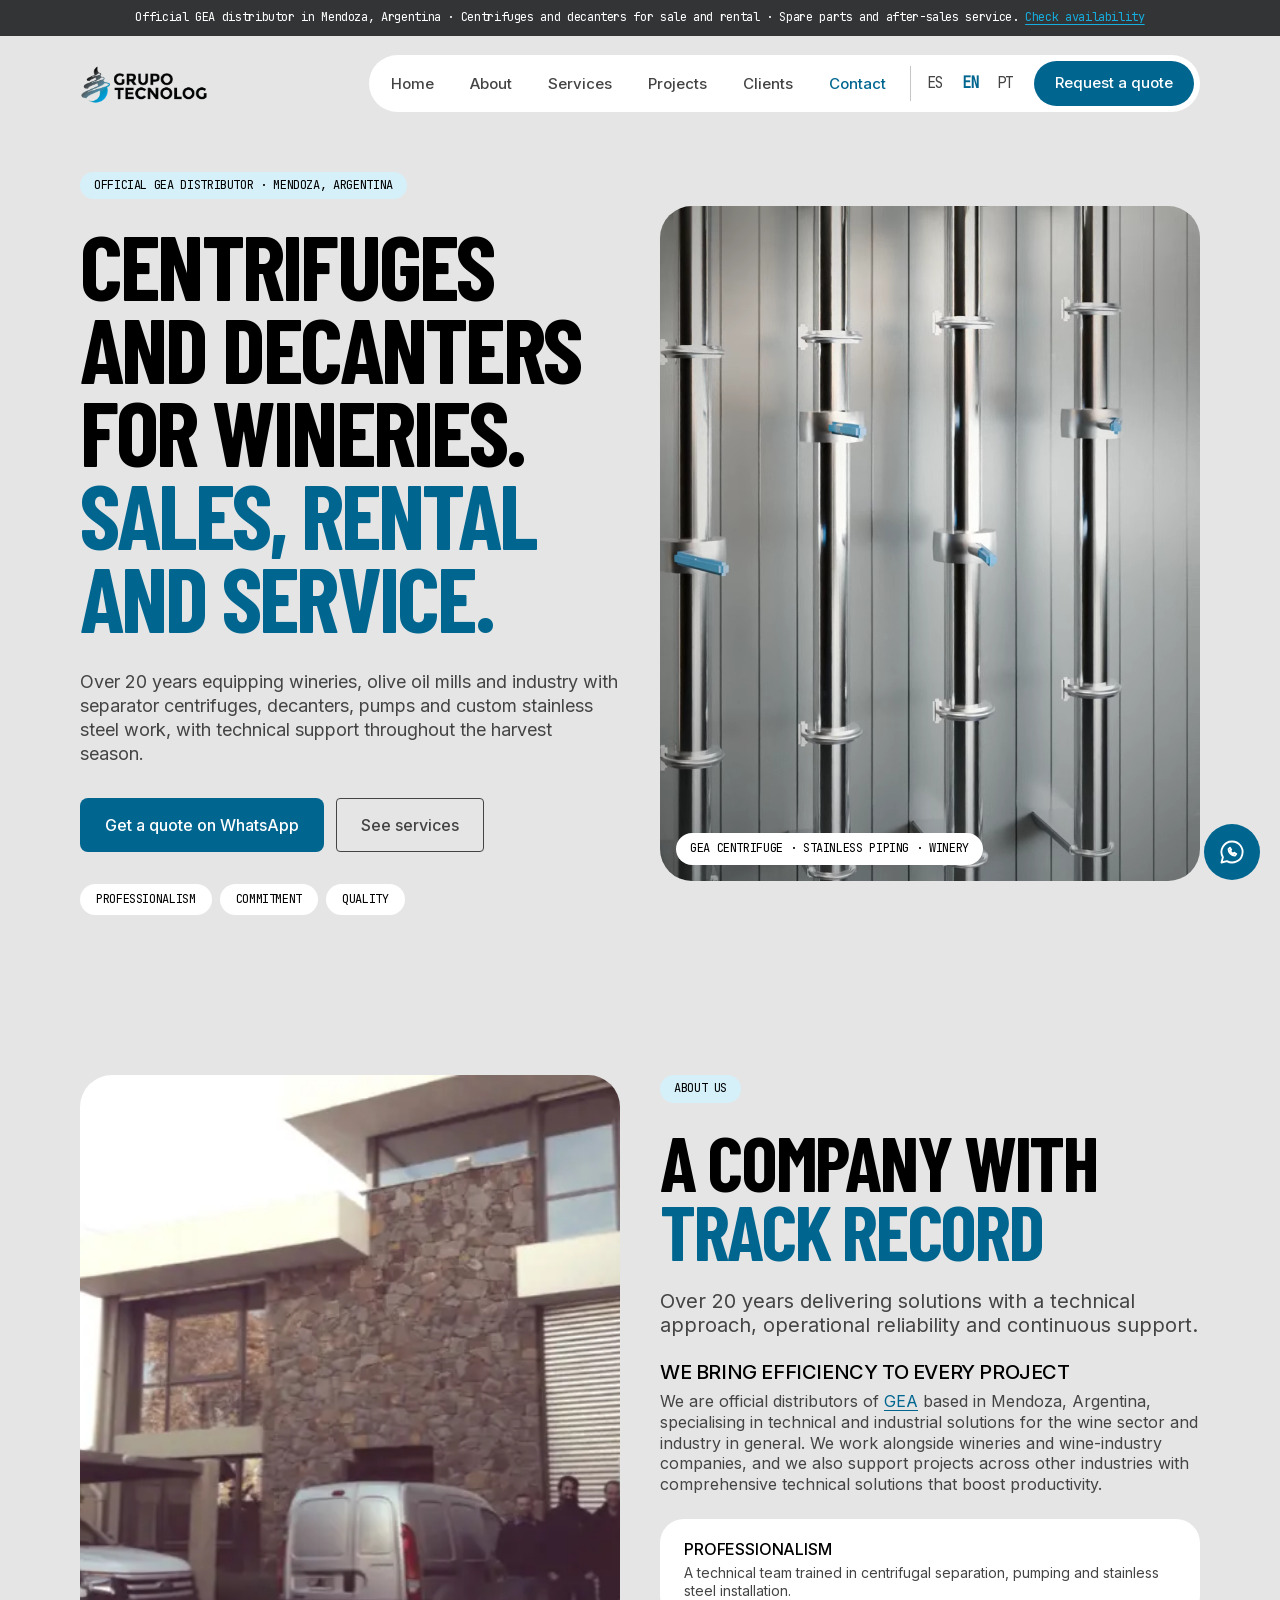
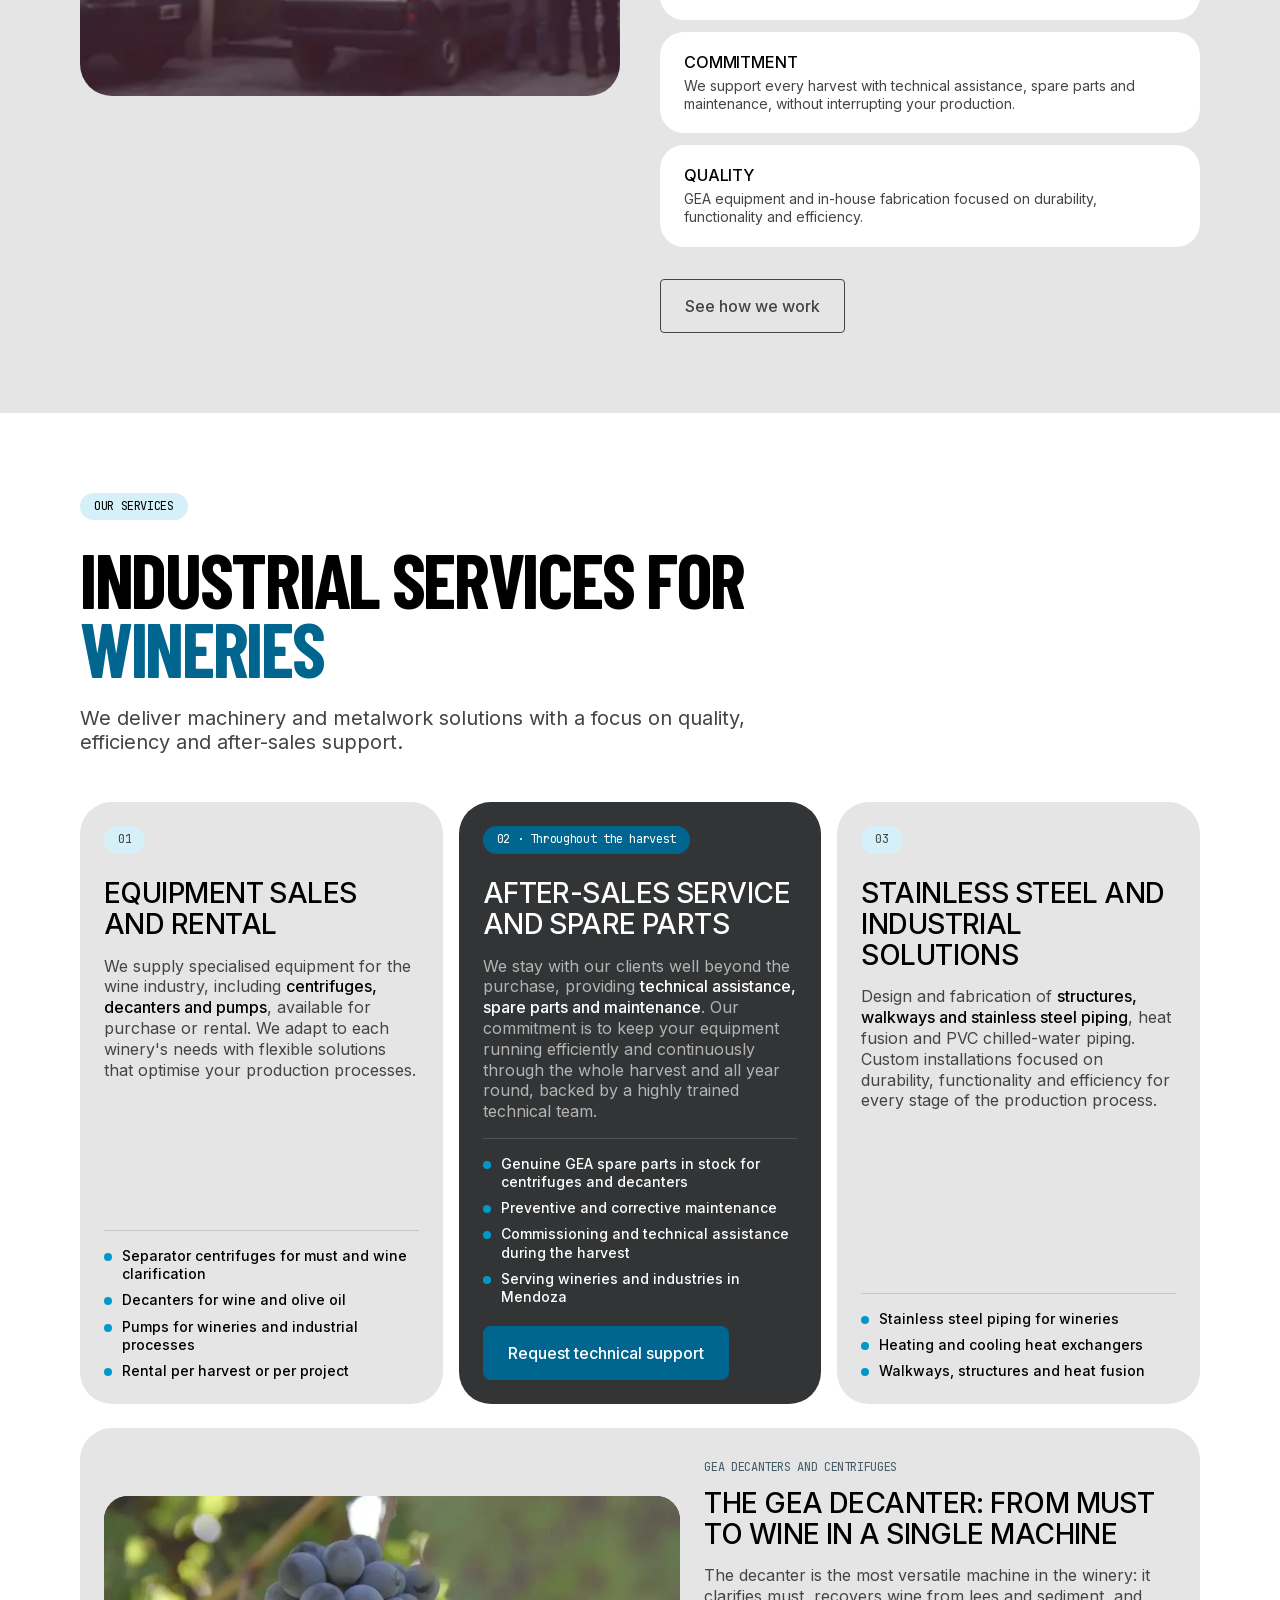
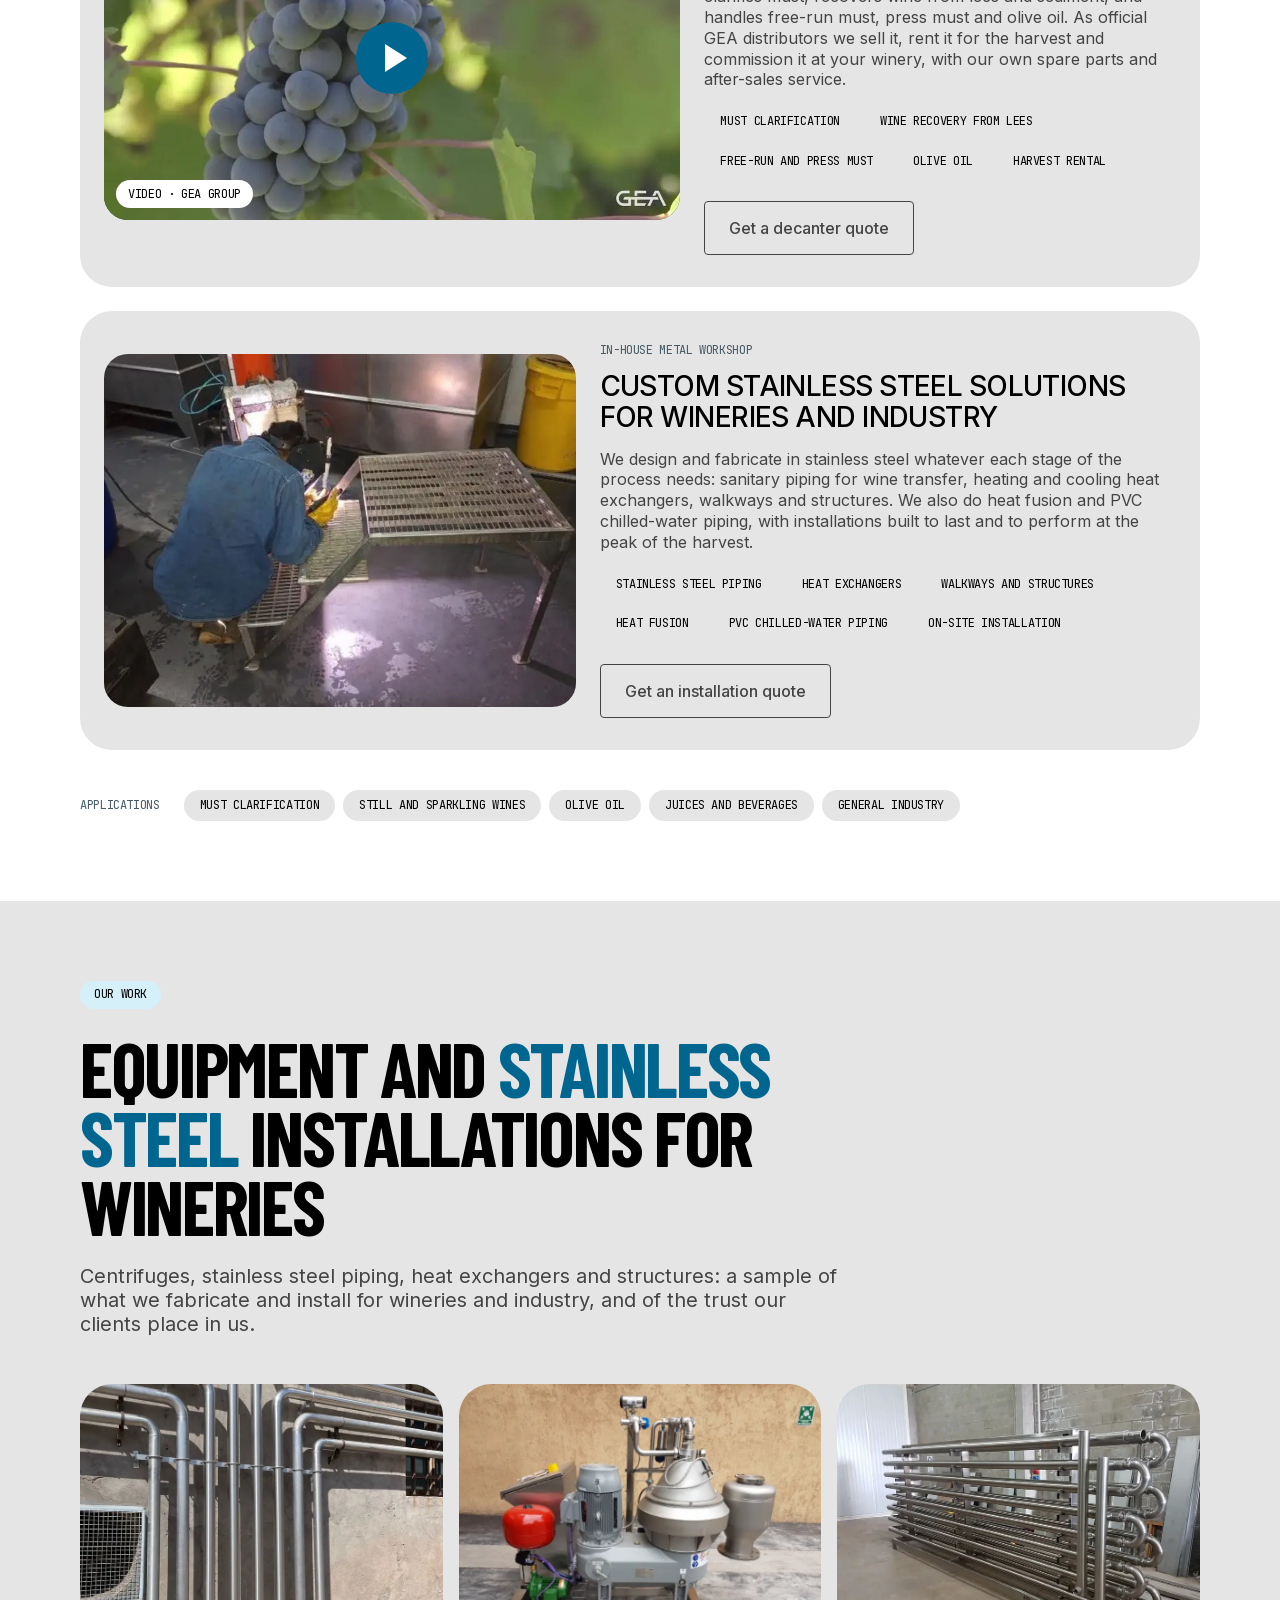
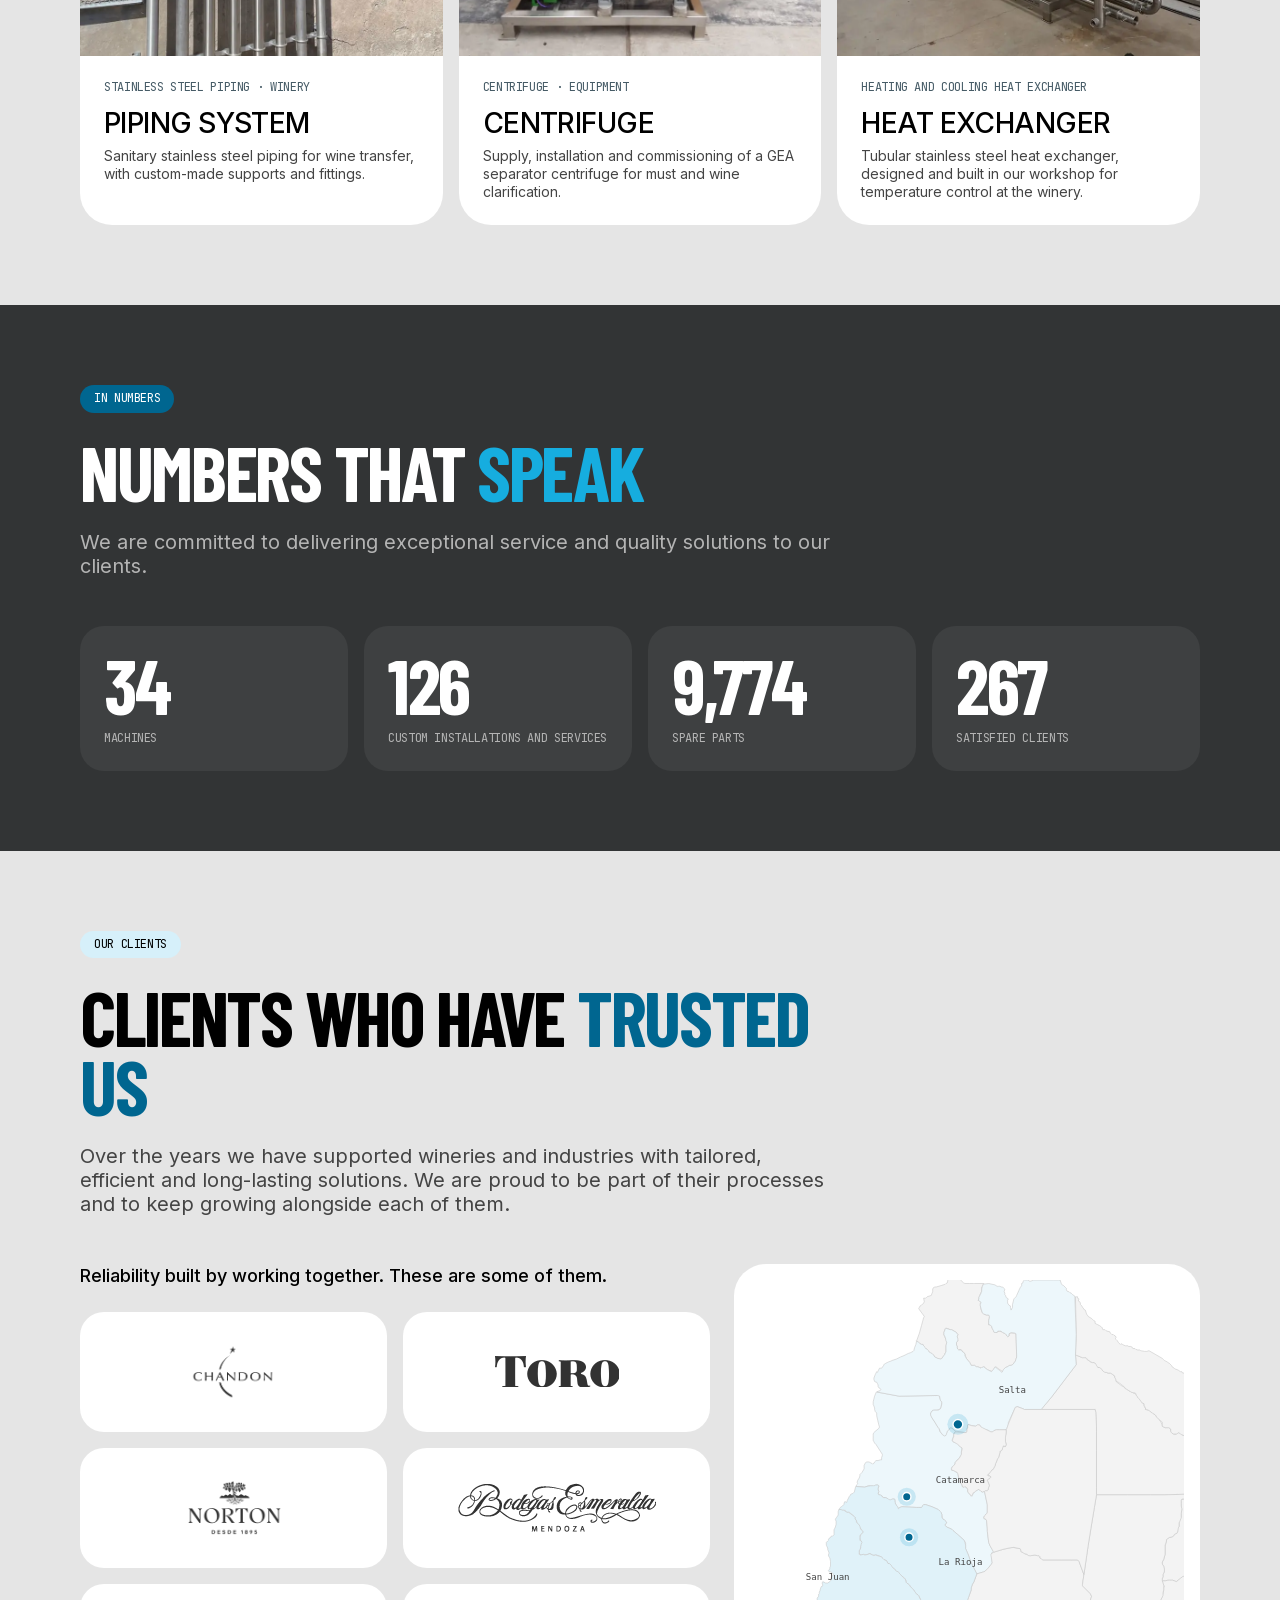
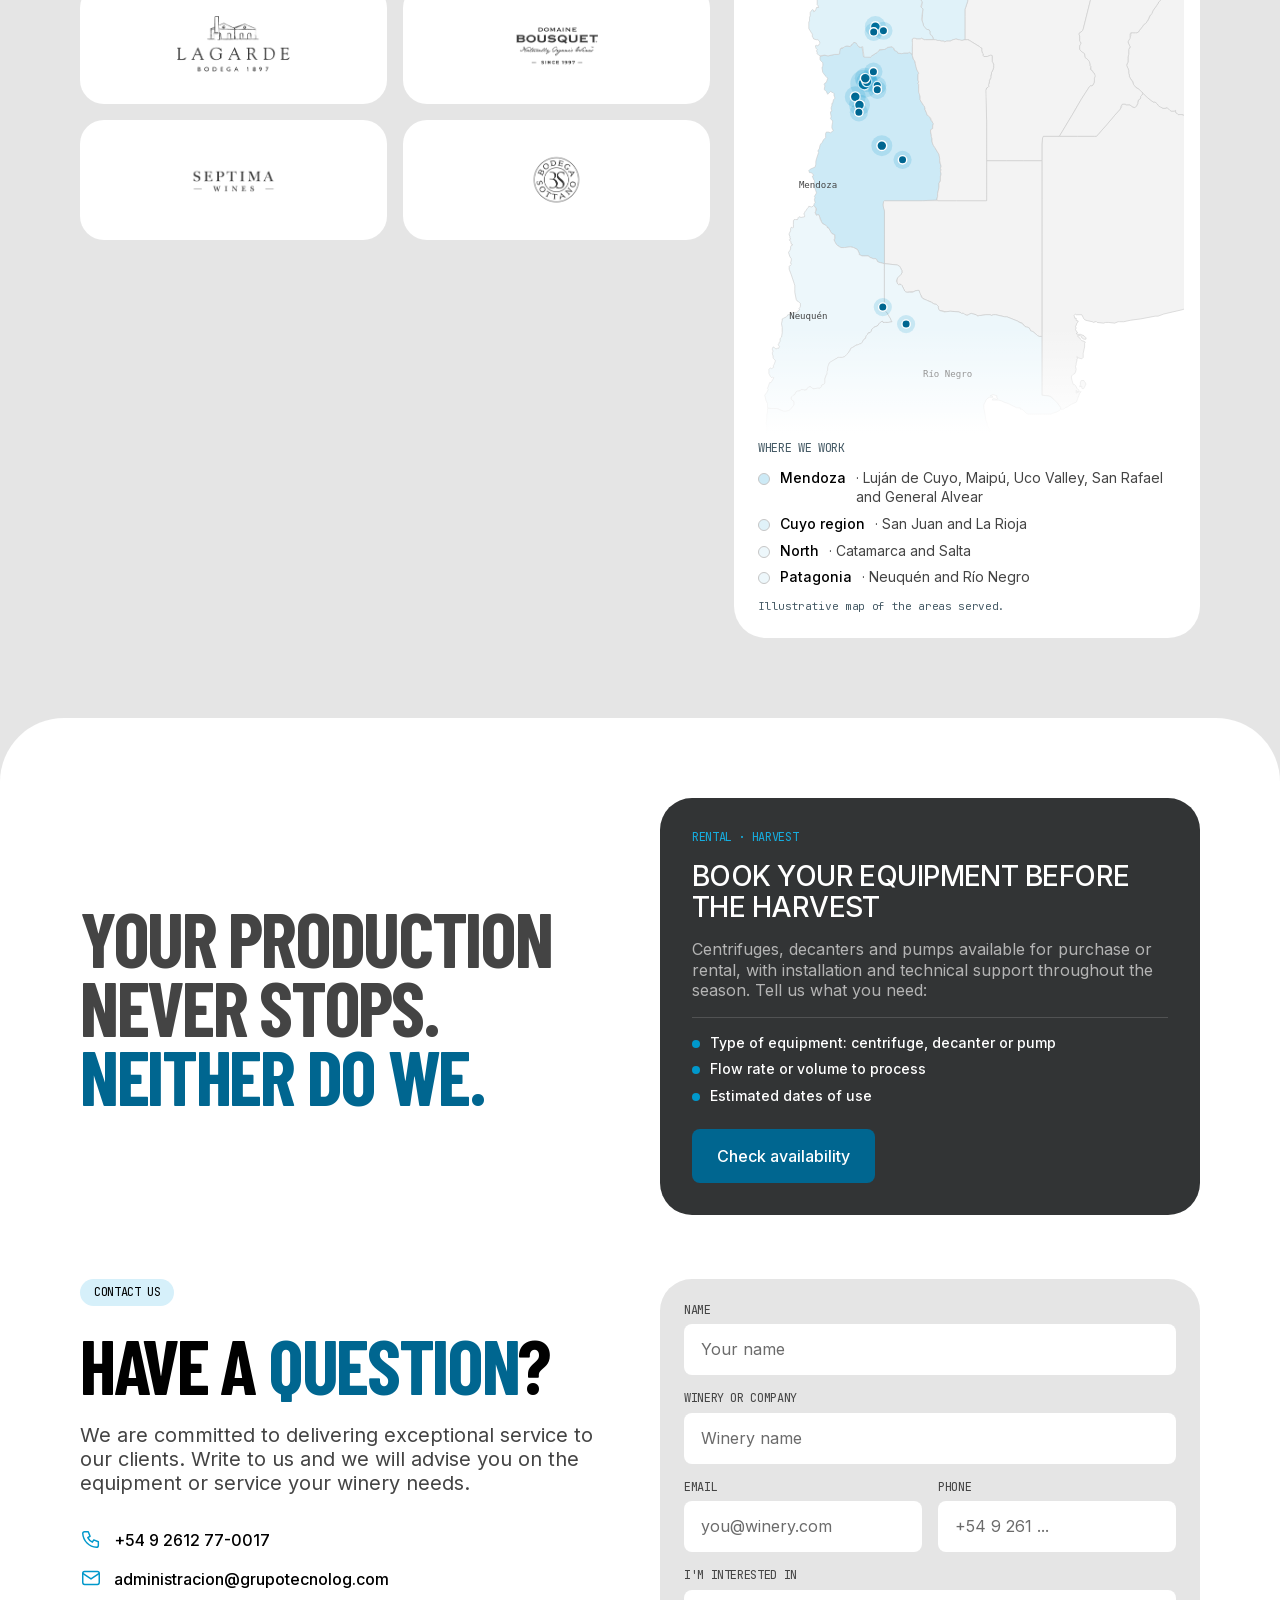
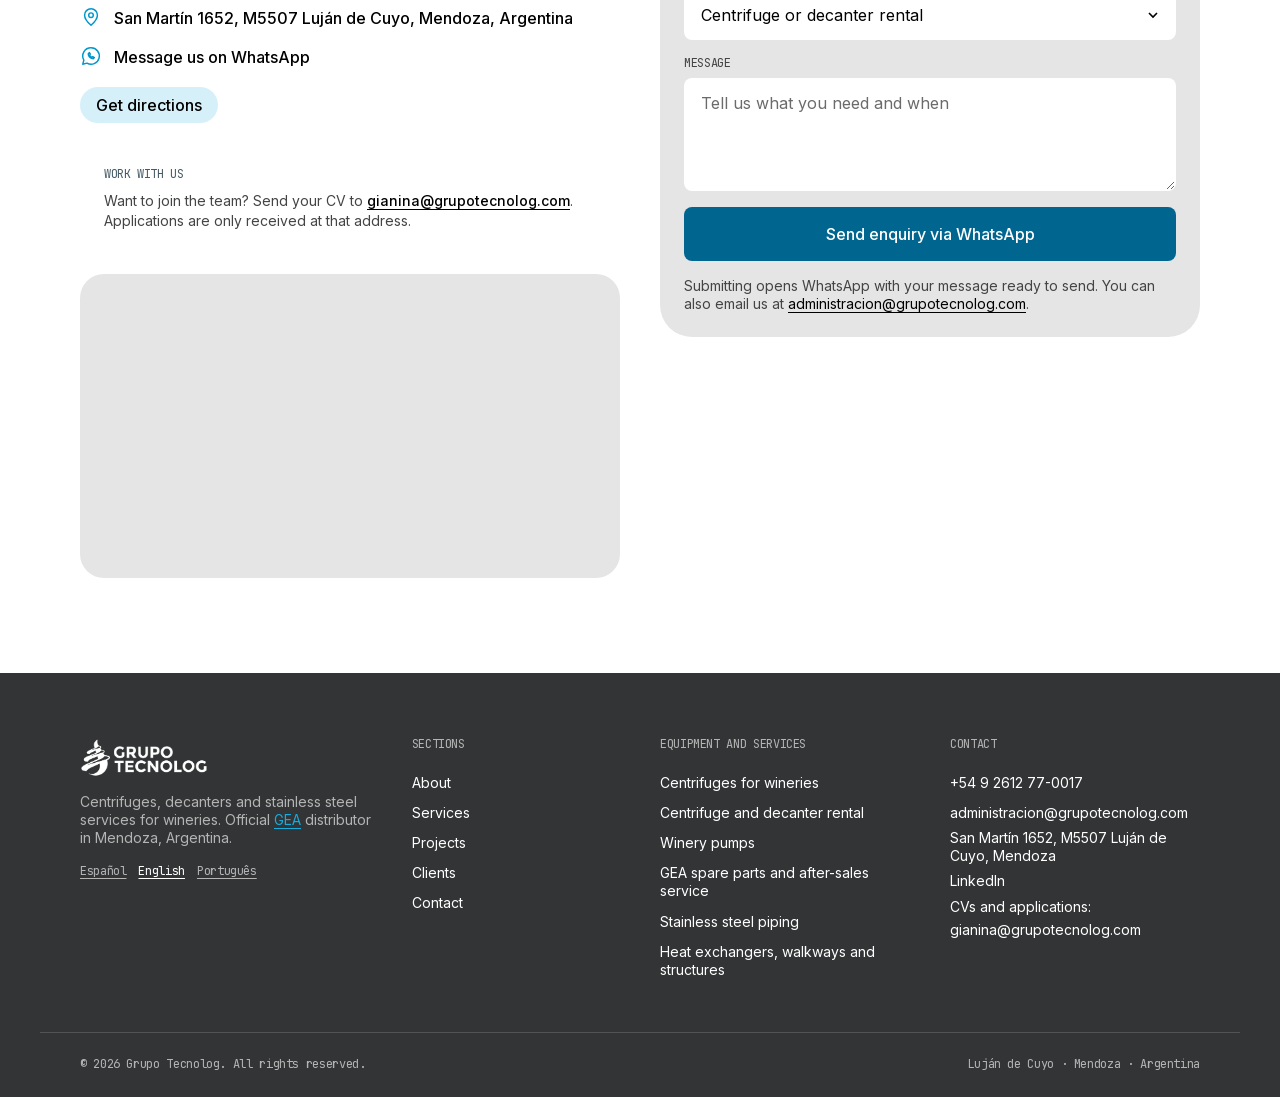
==== commit ffb69f12: "Mapa de clientes: Neuquén y Río Negro con un pin cada una y fila Patagonia en la leyenda Co-Authored" ====
--- a/en/index.html
+++ b/en/index.html
@@ -416,13 +416,14 @@
             </ul>
           </div>
           <figure class="clients-map">
-            <img class="ar-map" src="/assets/img/clients-map.svg" alt="Map of western and northern Argentina showing the areas where Grupo Tecnolog serves wineries and industries" width="620" height="813" loading="lazy">
+            <img class="ar-map" src="/assets/img/clients-map.svg" alt="Map of western, northern and northern-Patagonian Argentina showing the areas where Grupo Tecnolog serves wineries and industries" width="620" height="1076" loading="lazy">
             <figcaption>
               <p class="mono-label">Where we work</p>
               <ul class="map-legend">
                 <li><span class="dot dot-a" aria-hidden="true"></span><strong>Mendoza</strong> · Luján de Cuyo, Maipú, Uco Valley, San Rafael and General Alvear</li>
                 <li><span class="dot dot-b" aria-hidden="true"></span><strong>Cuyo region</strong> · San Juan and La Rioja</li>
                 <li><span class="dot dot-c" aria-hidden="true"></span><strong>North</strong> · Catamarca and Salta</li>
+                <li><span class="dot dot-c" aria-hidden="true"></span><strong>Patagonia</strong> · Neuquén and Río Negro</li>
               </ul>
               <p class="map-note">Illustrative map of the areas served.</p>
             </figcaption>
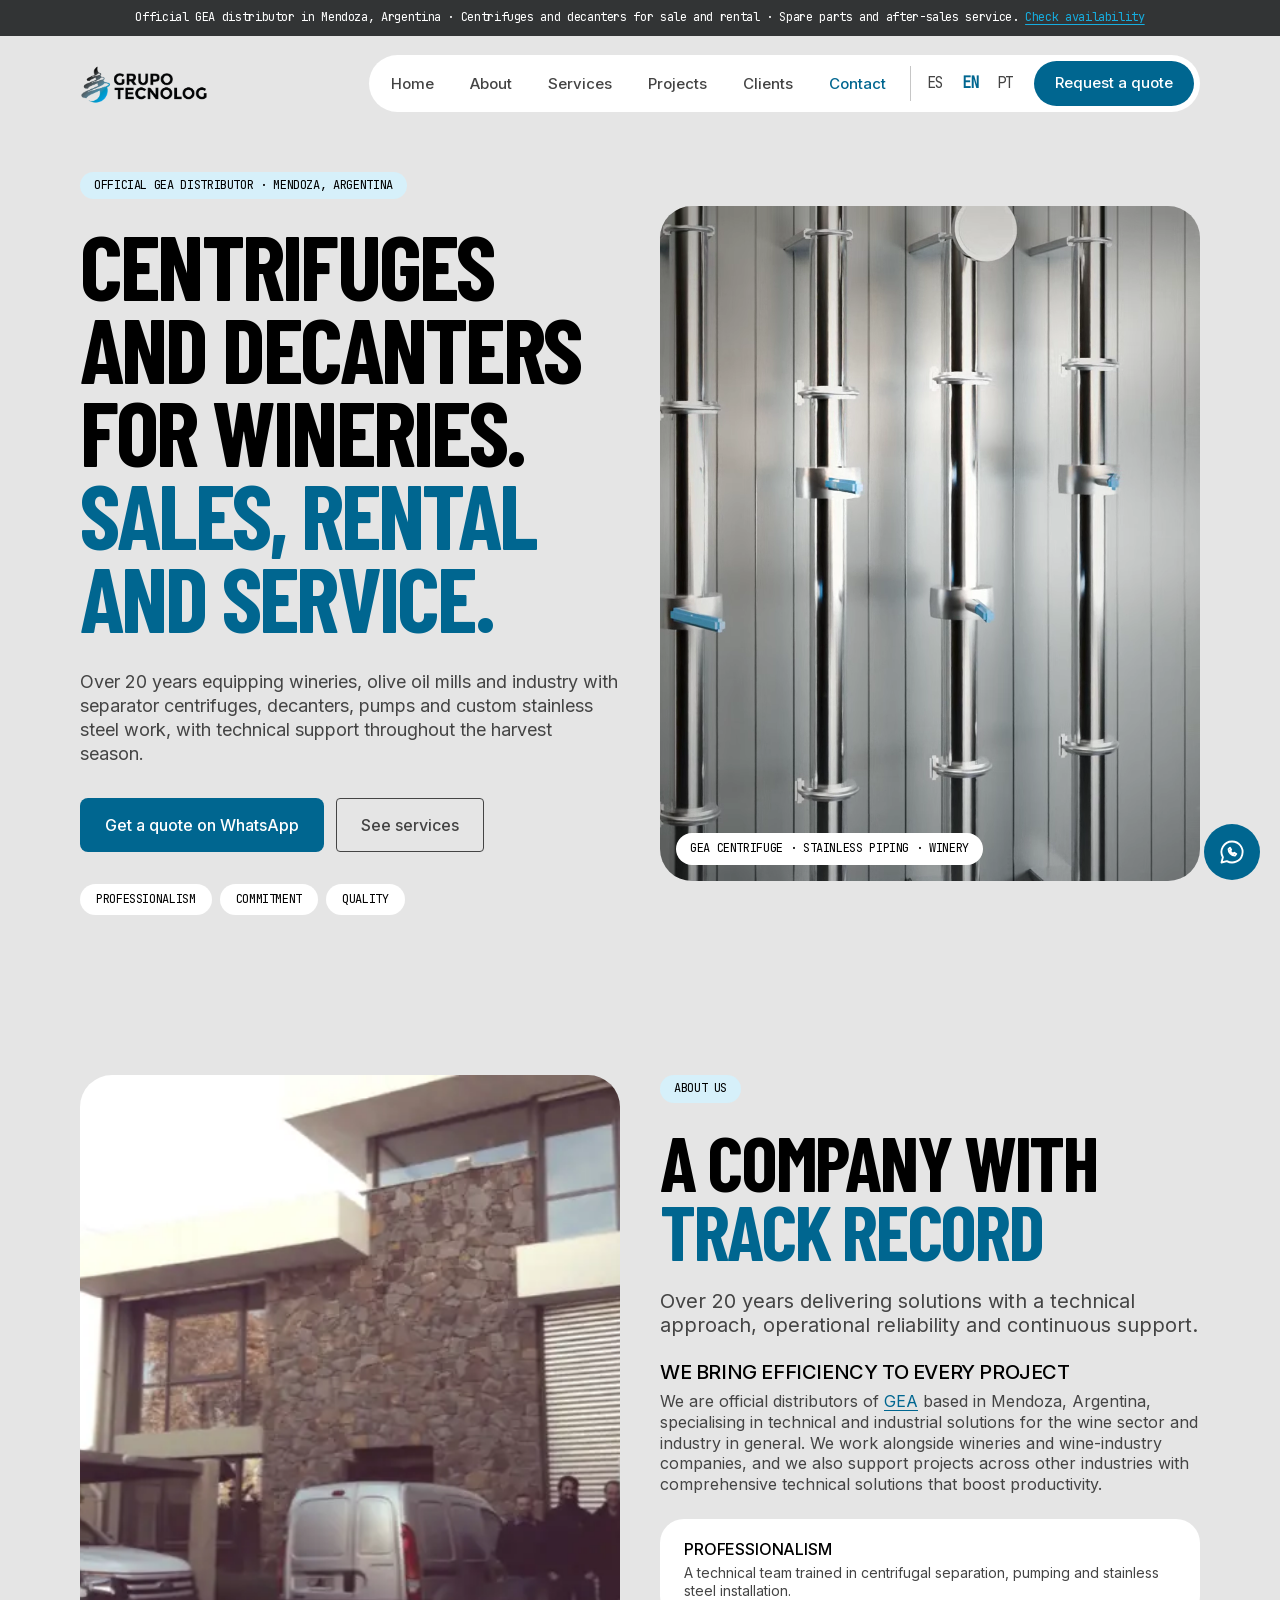
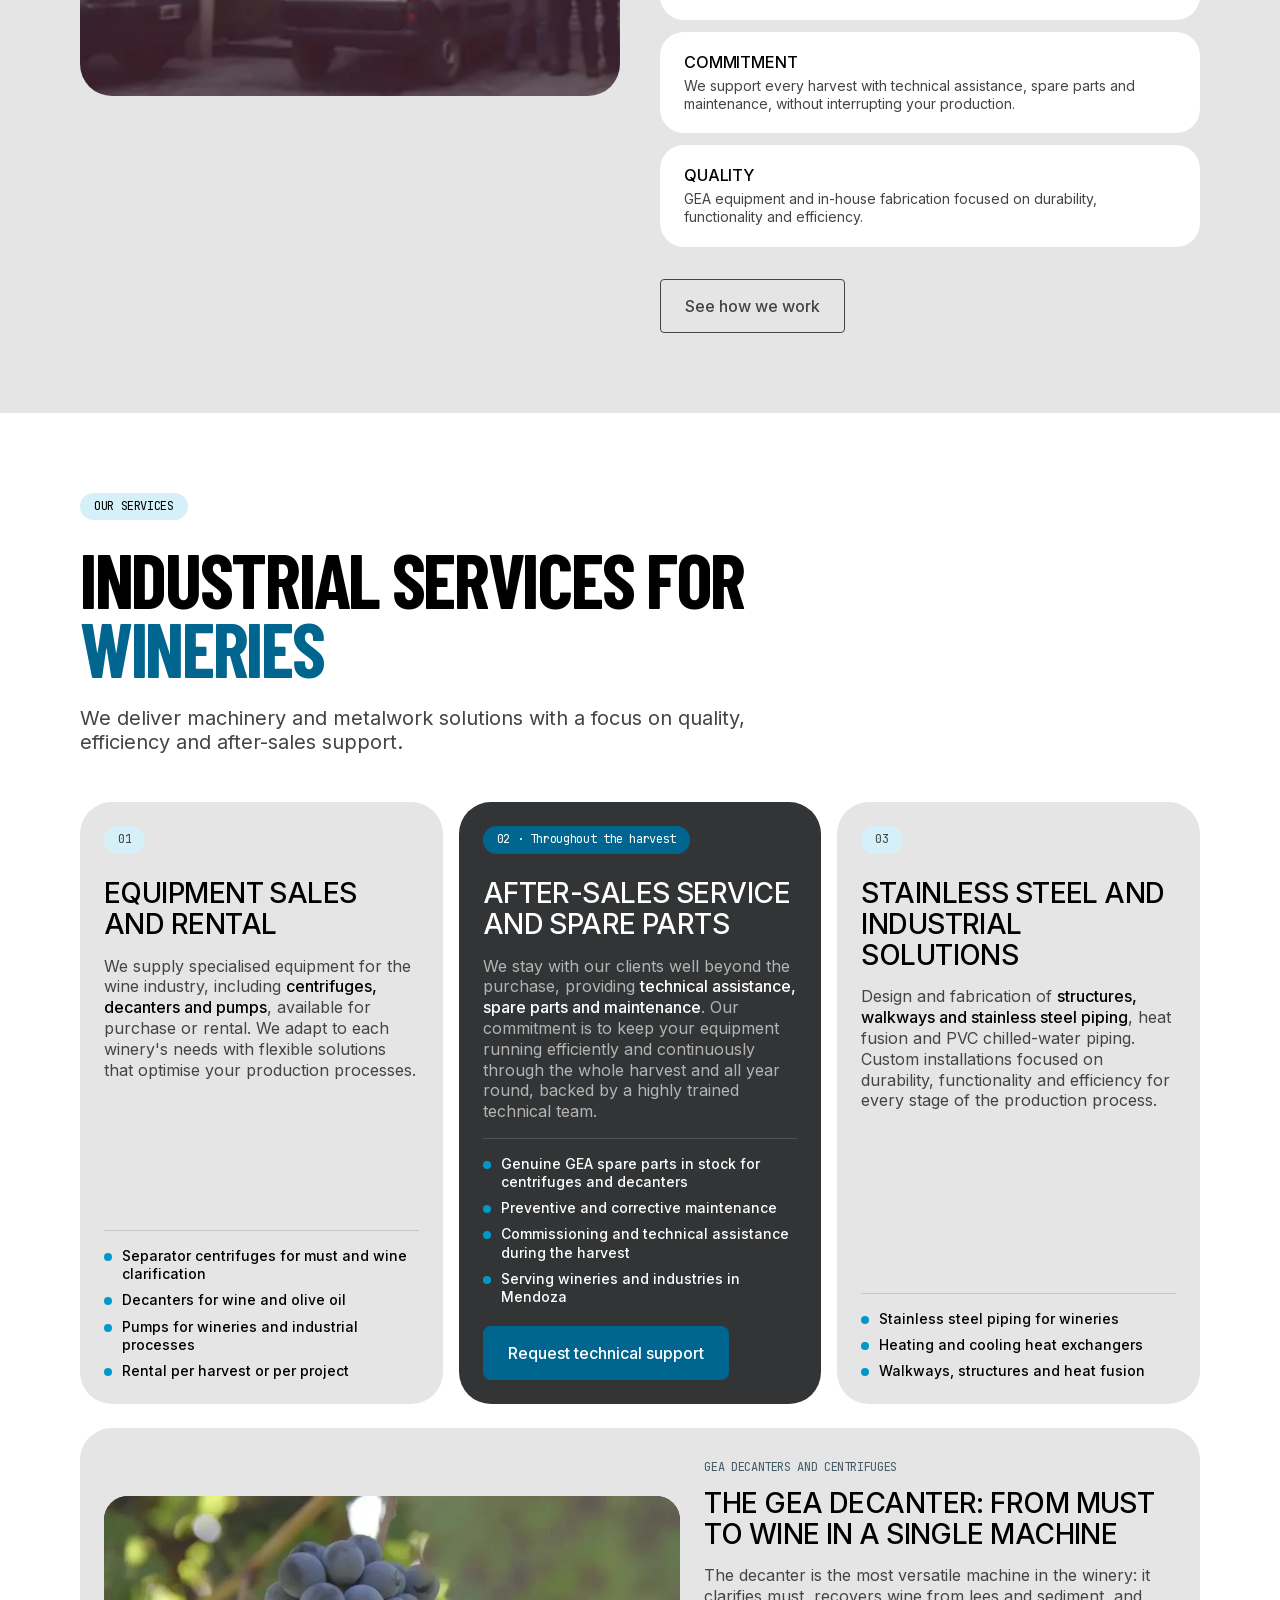
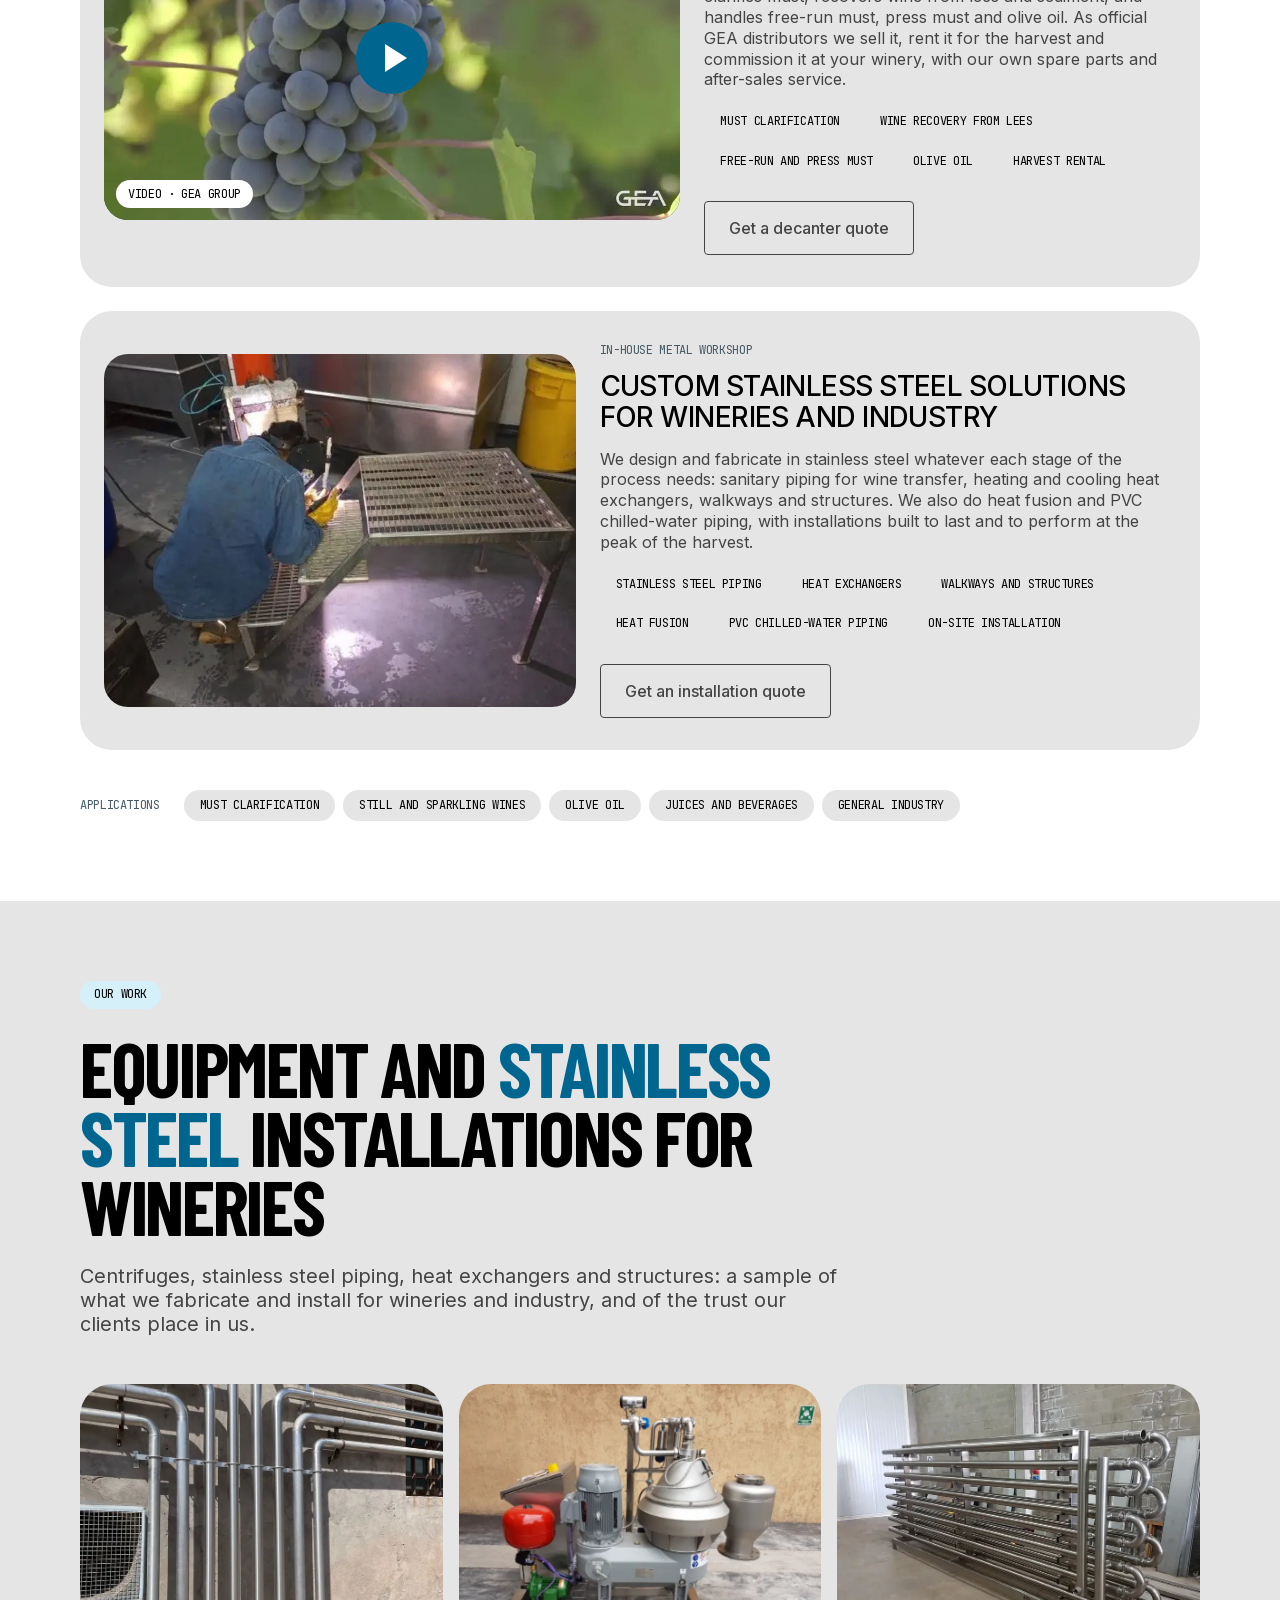
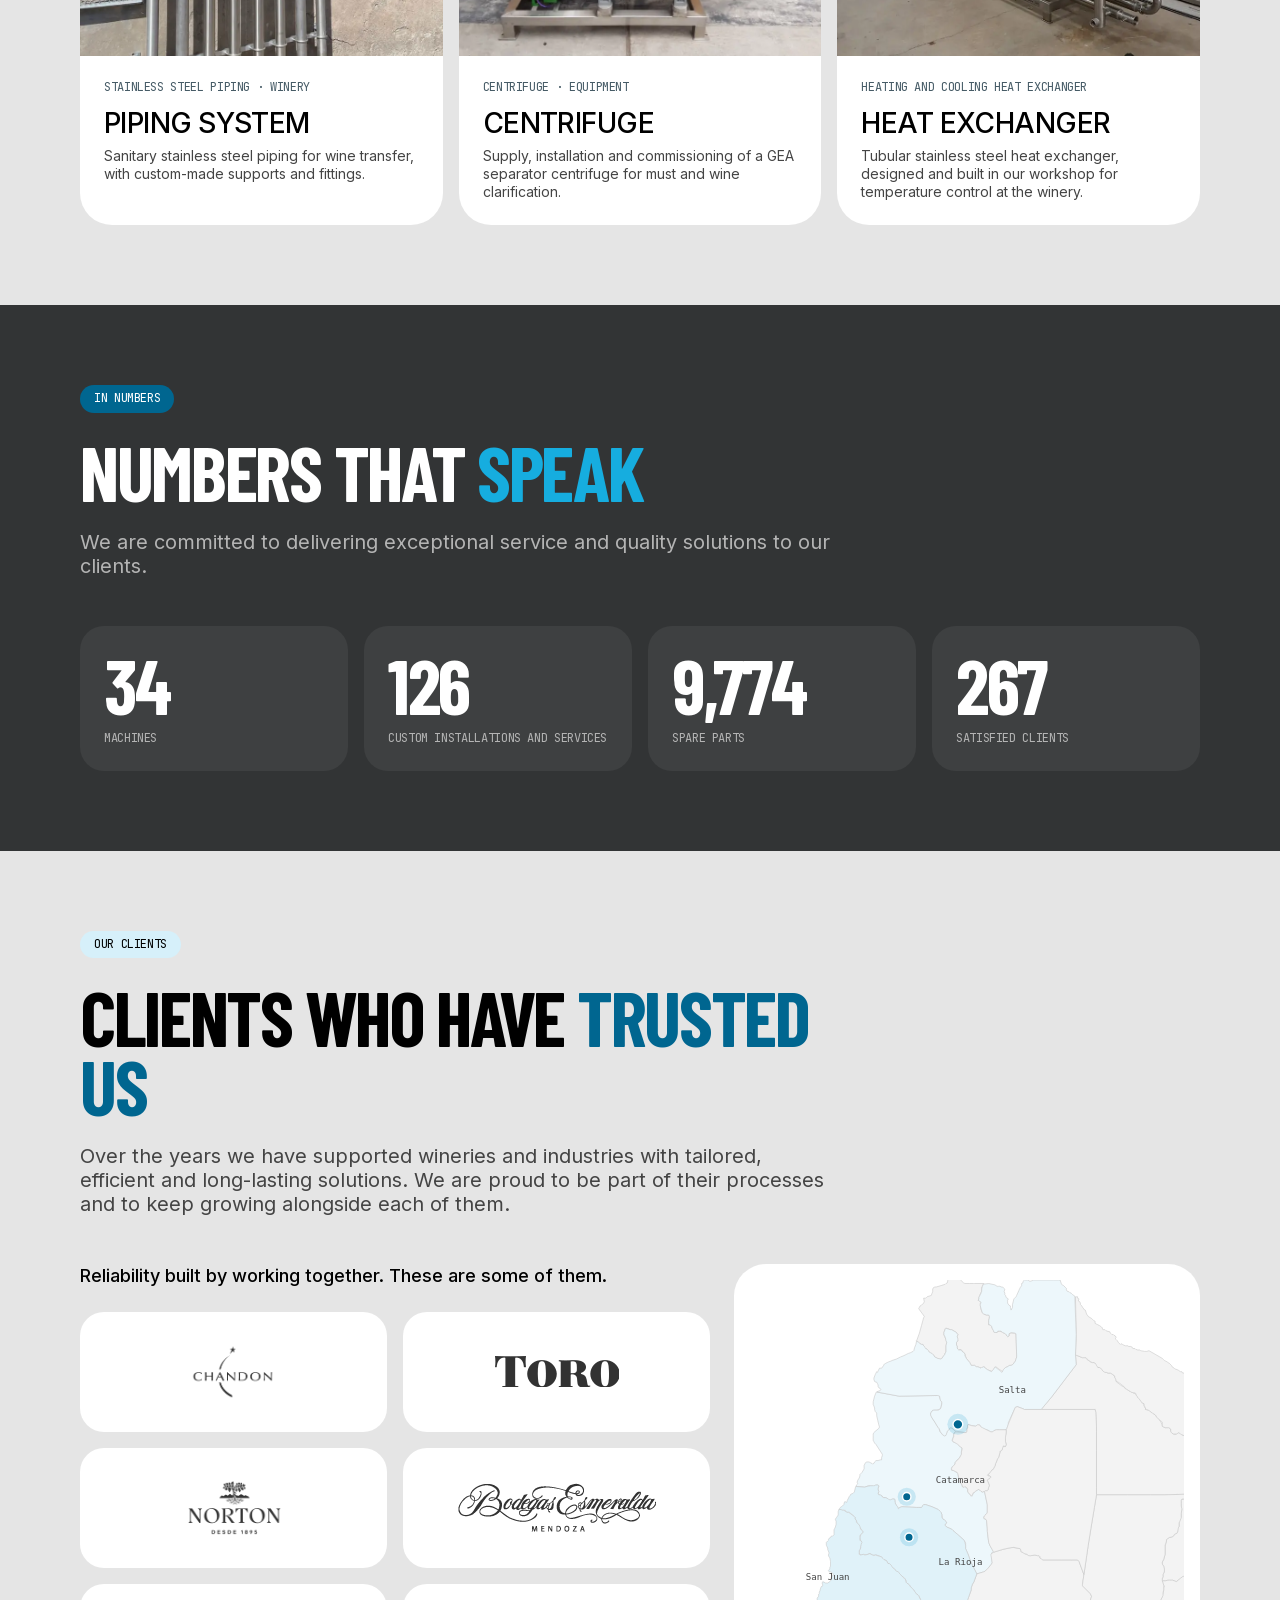
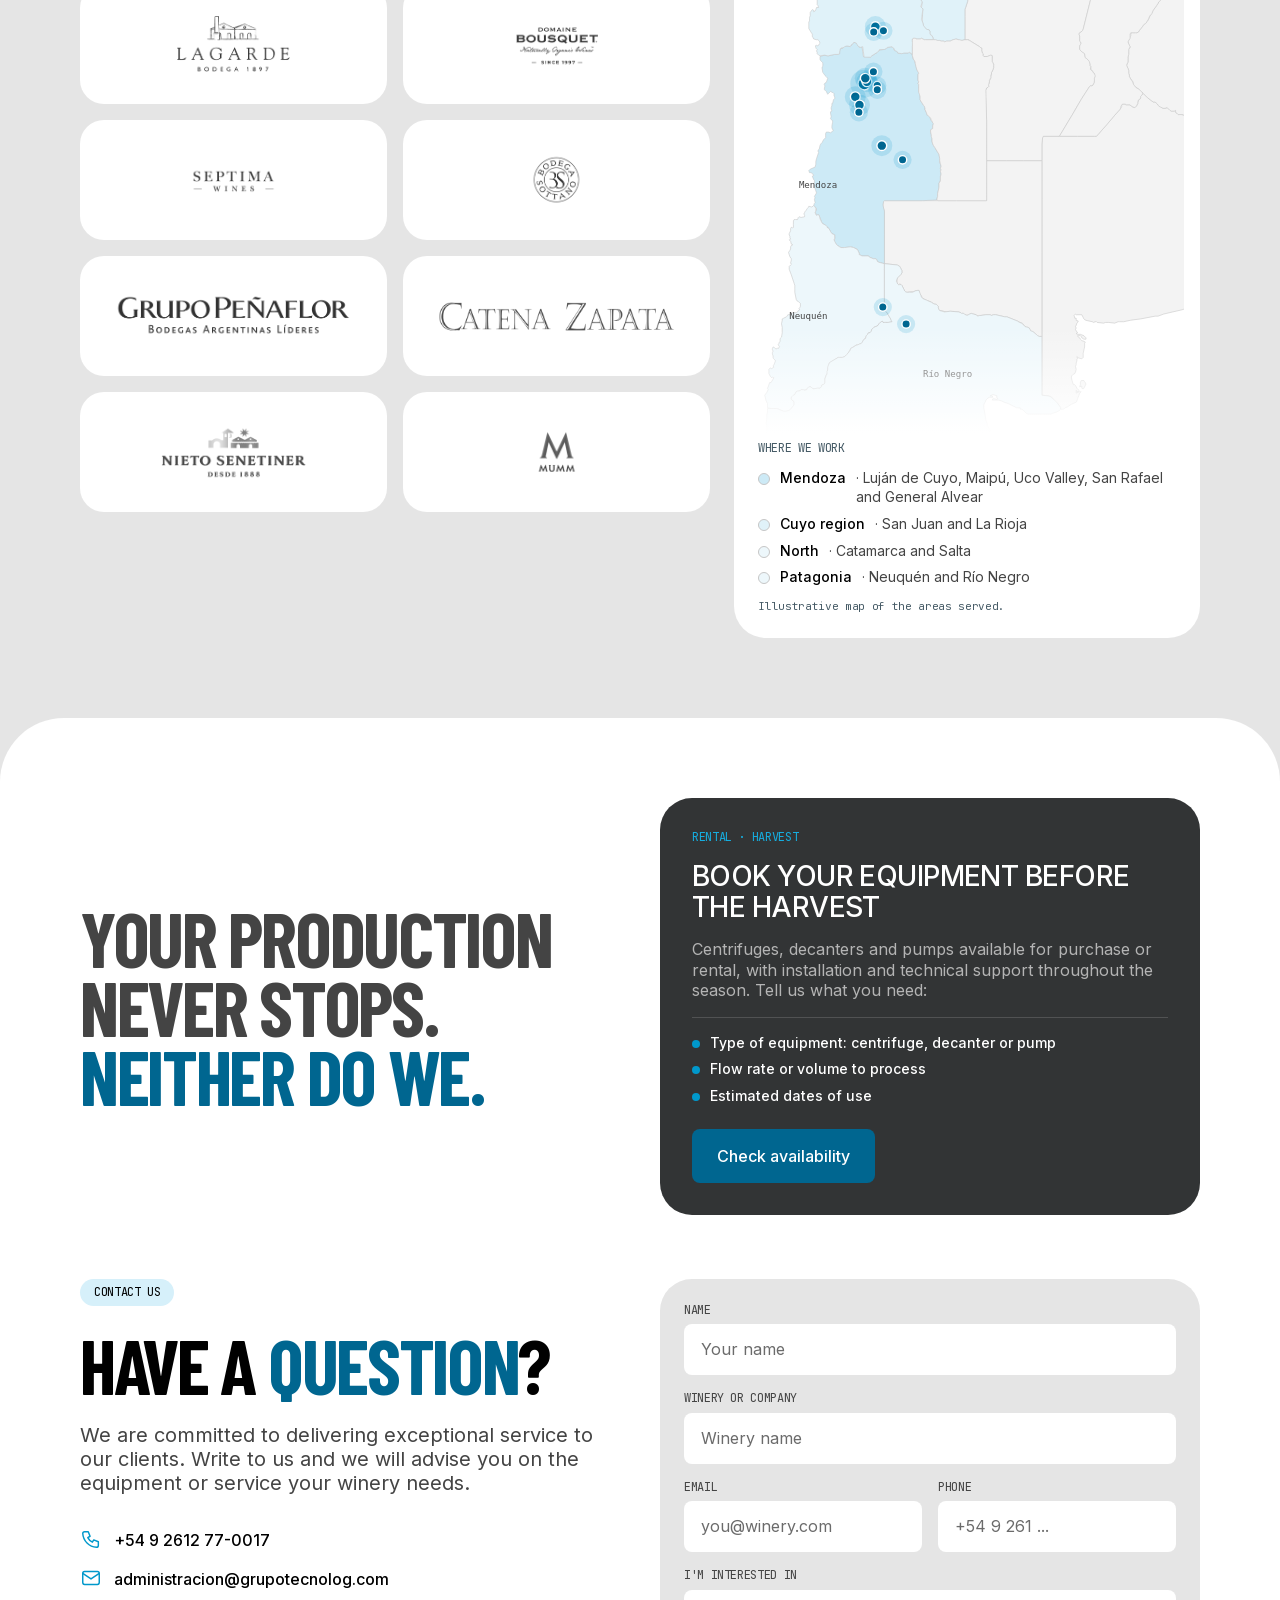
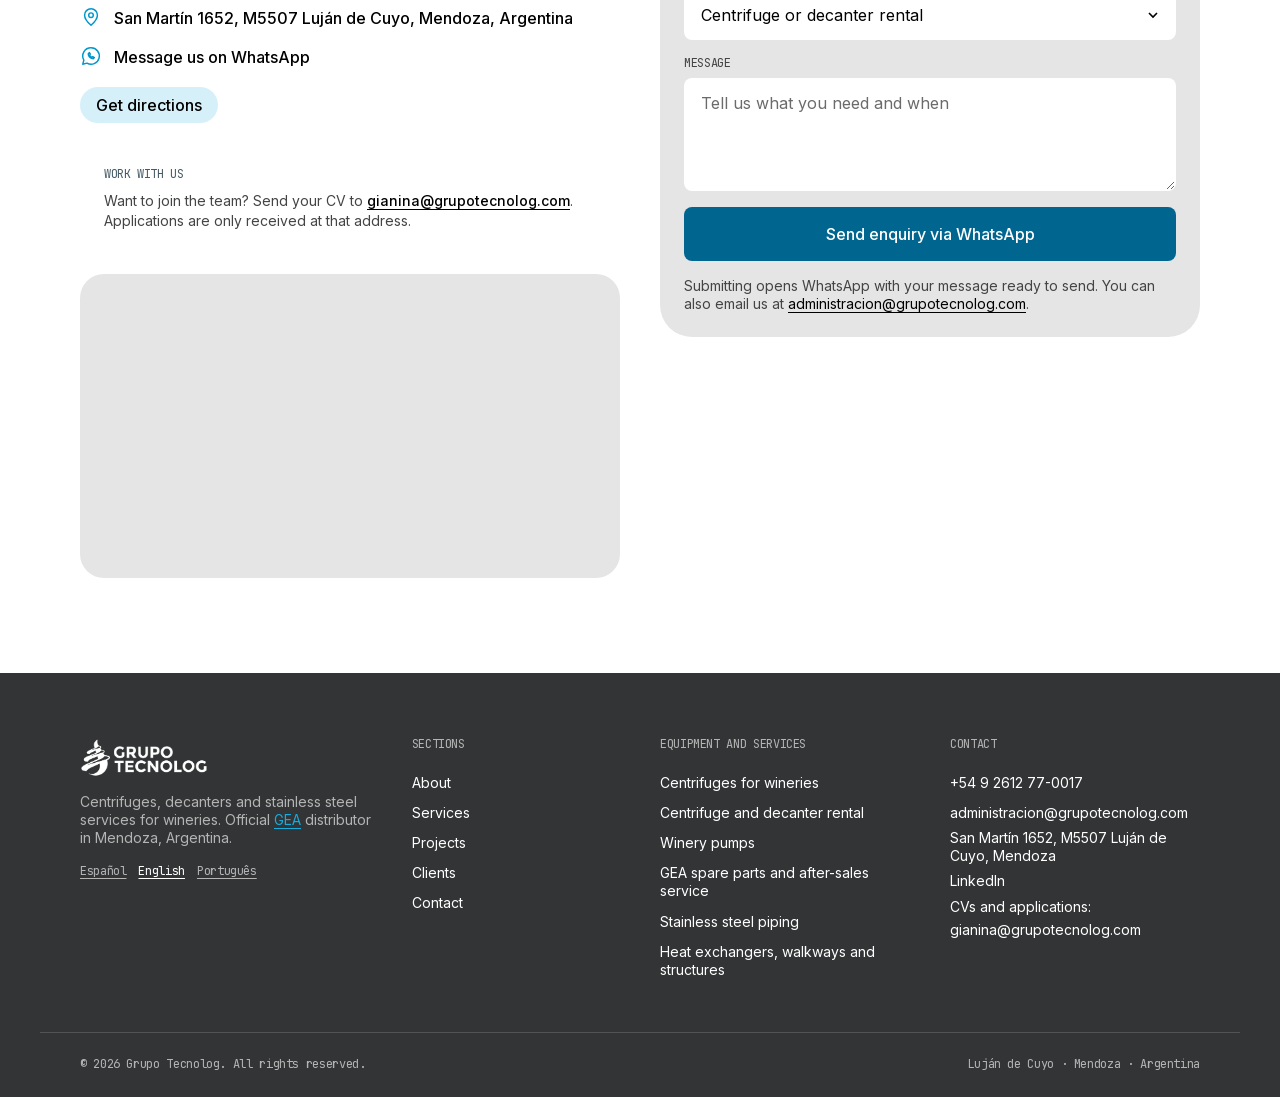
==== commit a472c5fb: "Clientes: Grupo Peñaflor, Catena Zapata, Nieto Senetiner y Mumm en la grilla de logos Co-Authored-By" ====
--- a/en/index.html
+++ b/en/index.html
@@ -413,6 +413,10 @@
               <li><a href="https://domainebousquet.com/" target="_blank" rel="noopener"><img src="/assets/logos/domaine-bousquet.webp" alt="Domaine Bousquet" width="223" height="120" loading="lazy"></a></li>
               <li><a href="https://www.bodegaseptima.com/" target="_blank" rel="noopener"><img src="/assets/logos/bodega-septima.webp" alt="Bodega Séptima" width="198" height="120" loading="lazy"></a></li>
               <li><a href="https://www.bodegasottano.com/" target="_blank" rel="noopener"><img src="/assets/logos/bodega-sottano.webp" alt="Bodega Sottano" width="121" height="120" loading="lazy"></a></li>
+              <li><a href="https://grupopenaflor.com.ar/" target="_blank" rel="noopener"><img src="/assets/logos/grupo-penaflor.webp" alt="Grupo Peñaflor" width="520" height="99" loading="lazy"></a></li>
+              <li><a href="https://catenazapata.com/" target="_blank" rel="noopener"><img src="/assets/logos/catena-zapata.webp" alt="Catena Zapata" width="640" height="90" loading="lazy"></a></li>
+              <li><a href="https://www.nietosenetiner.com.ar/" target="_blank" rel="noopener"><img src="/assets/logos/nieto-senetiner.webp" alt="Nieto Senetiner" width="316" height="120" loading="lazy"></a></li>
+              <li><a href="https://www.mumm.com.ar/" target="_blank" rel="noopener"><img src="/assets/logos/mumm.webp" alt="Champagne Mumm" width="108" height="120" loading="lazy"></a></li>
             </ul>
           </div>
           <figure class="clients-map">
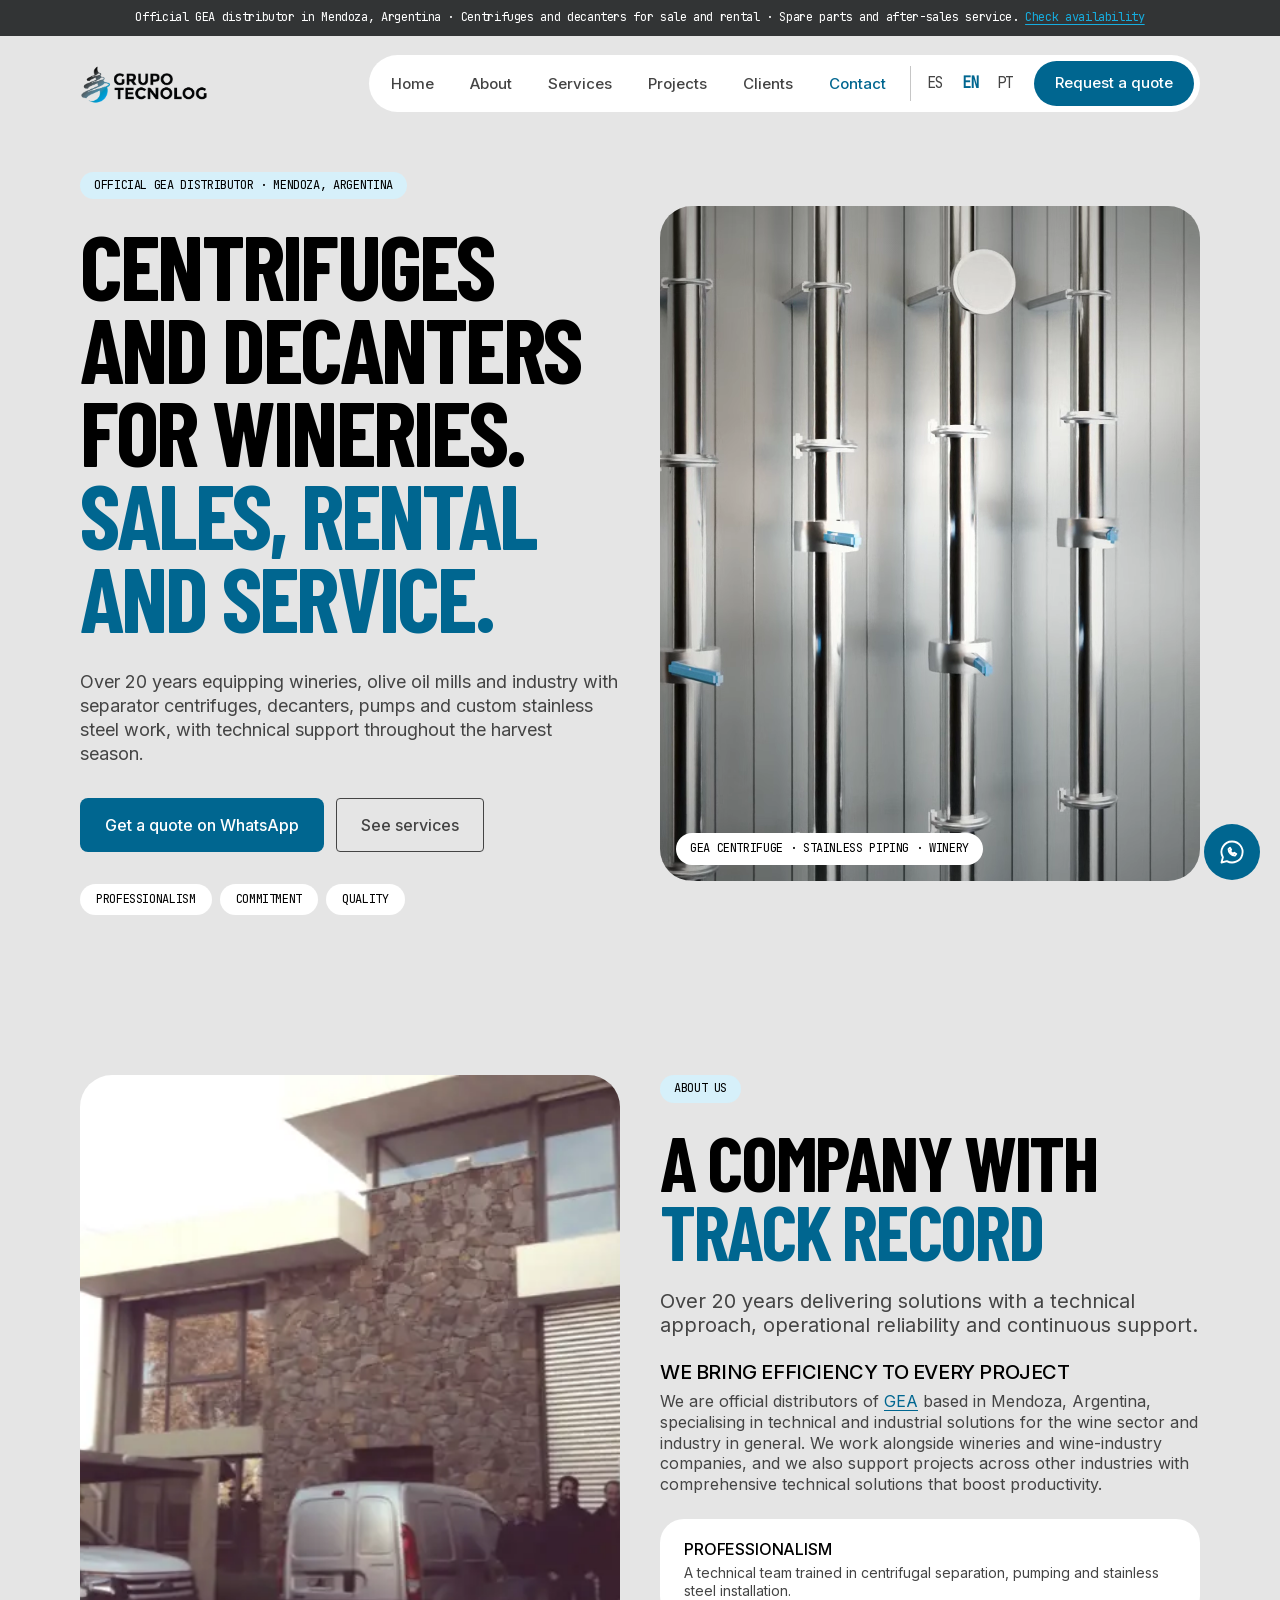
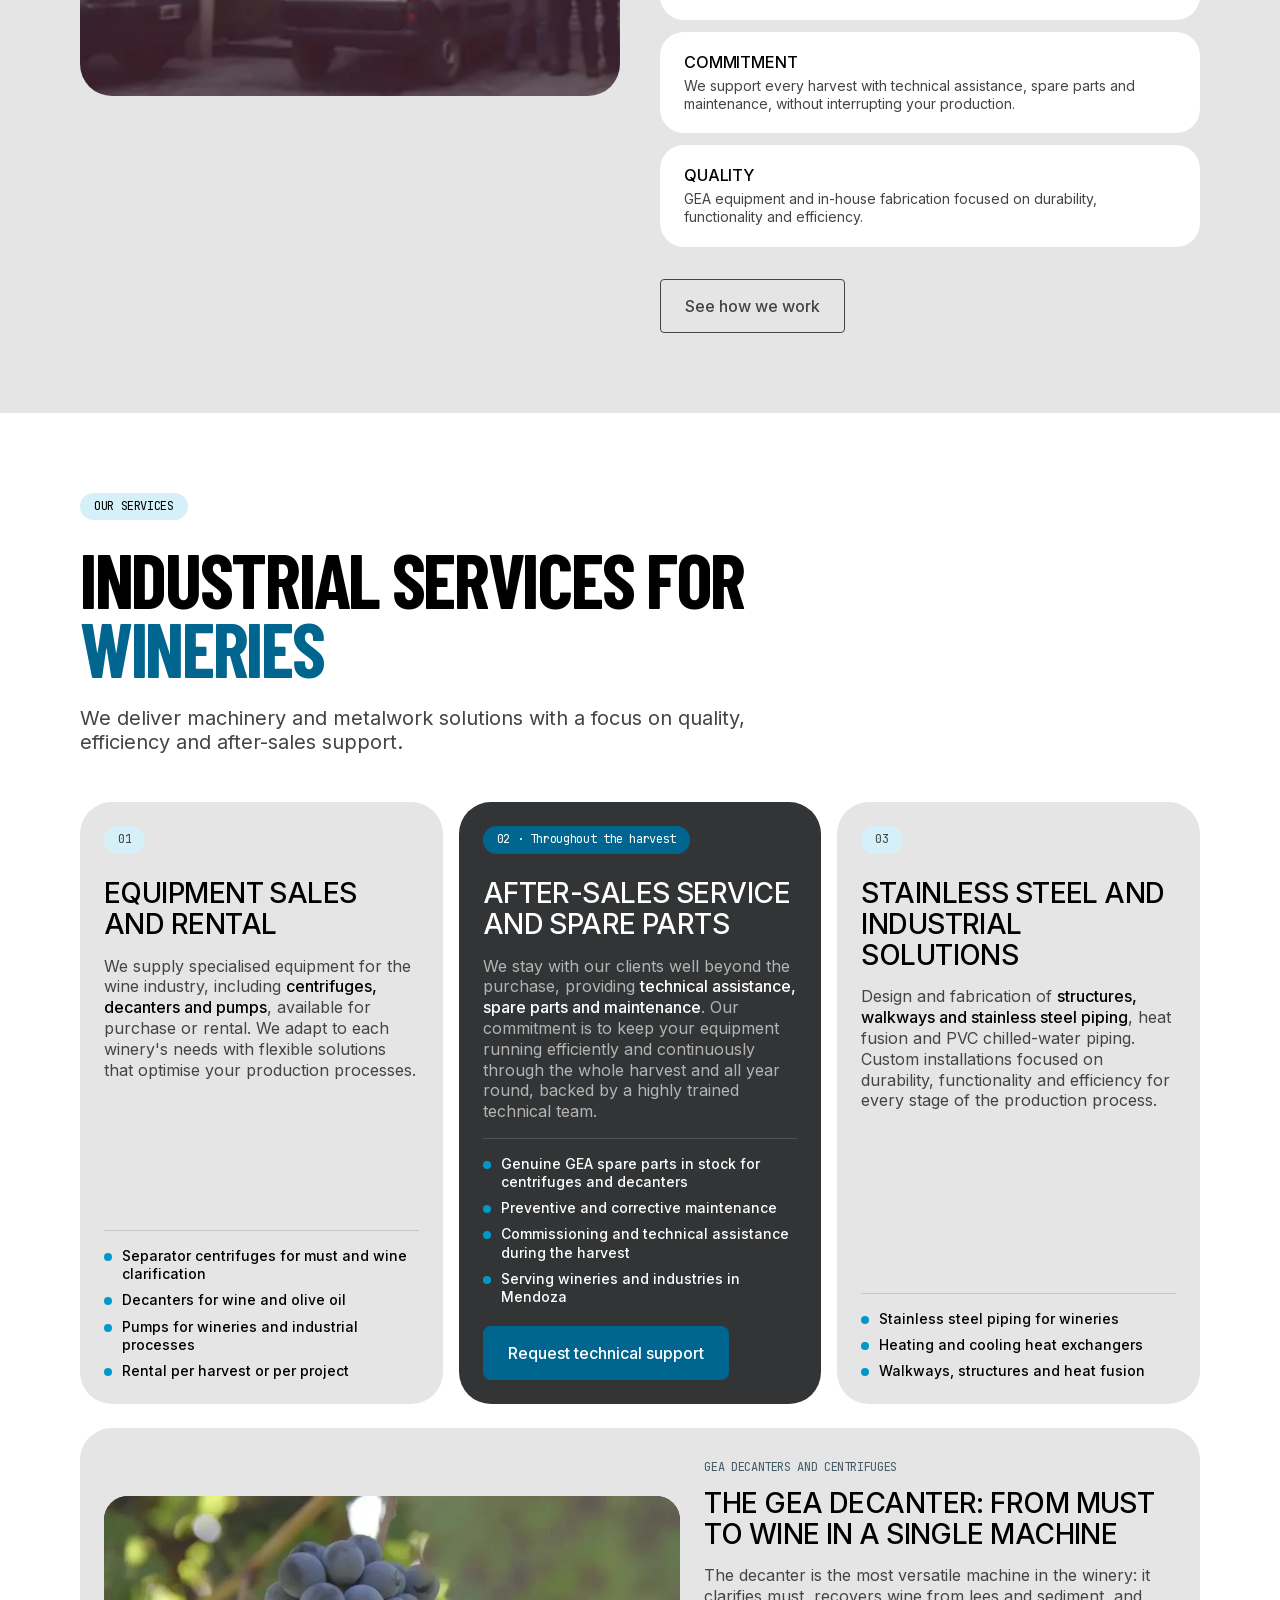
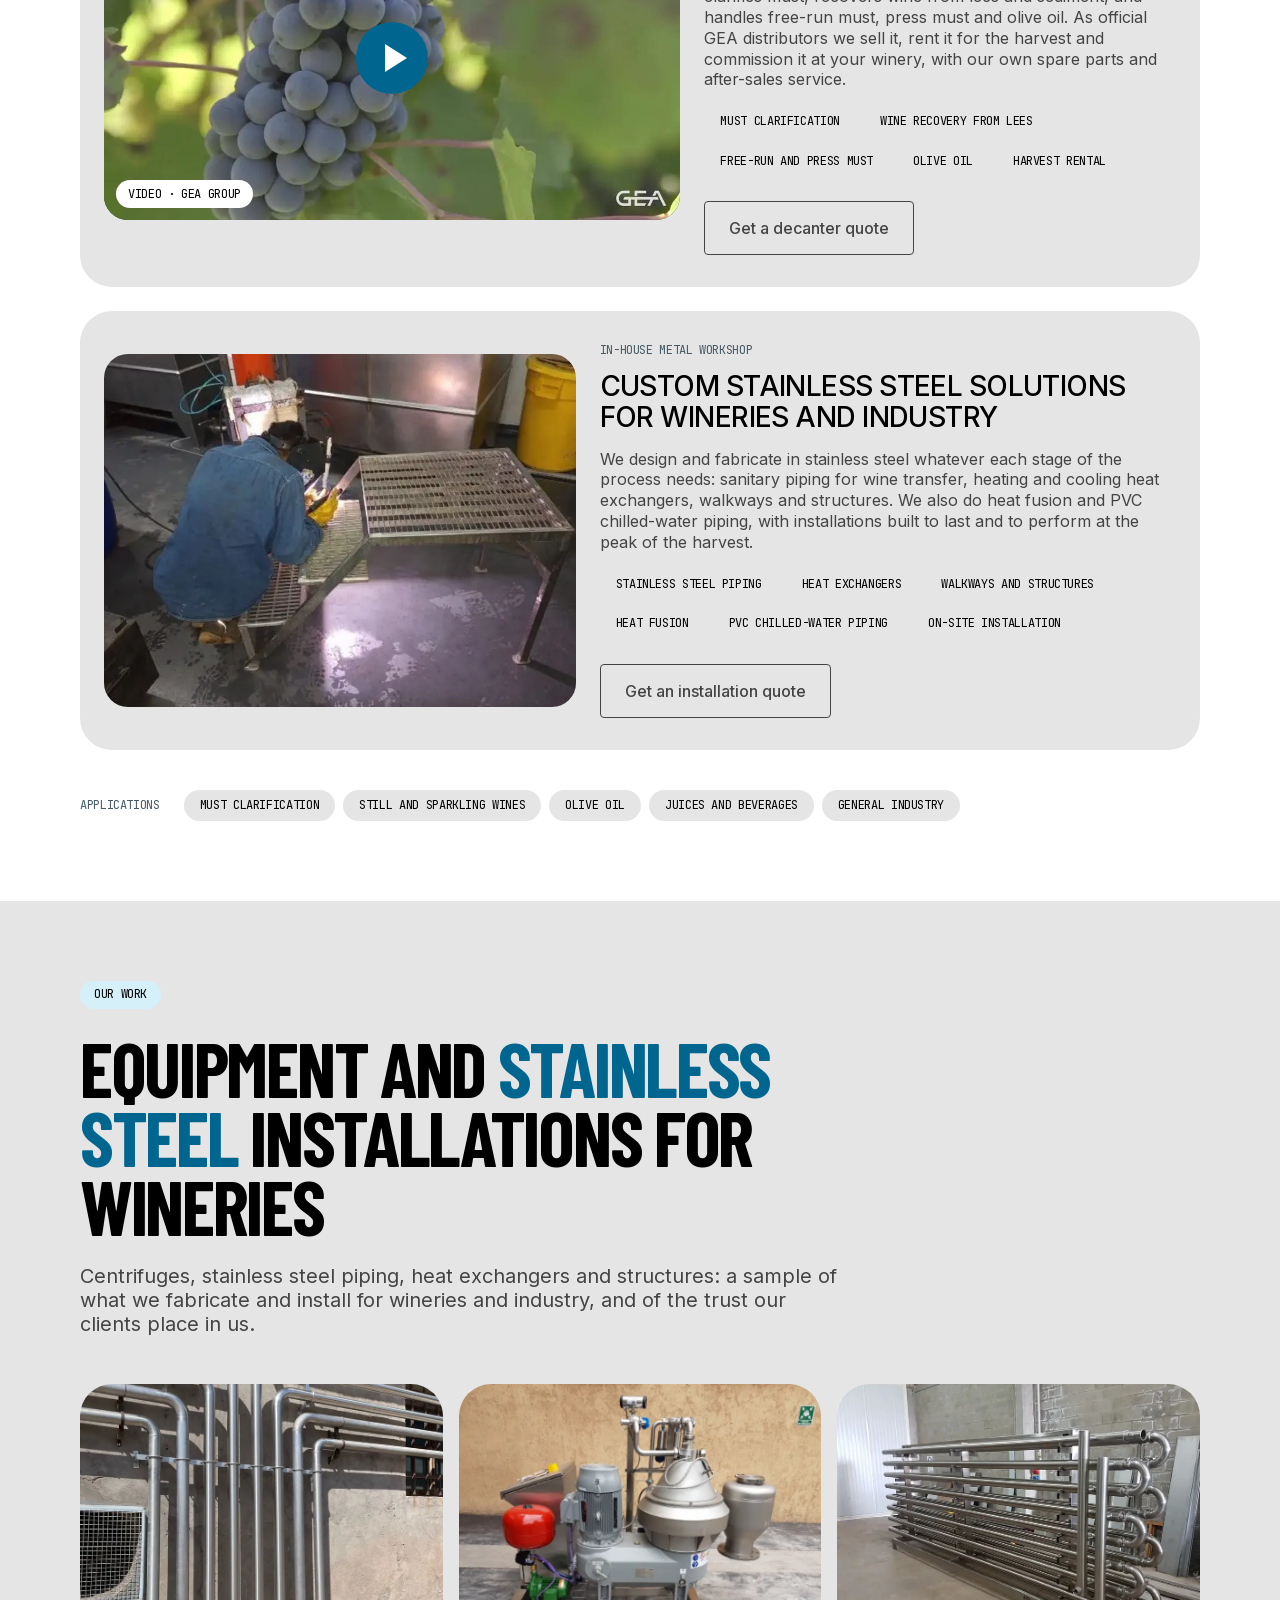
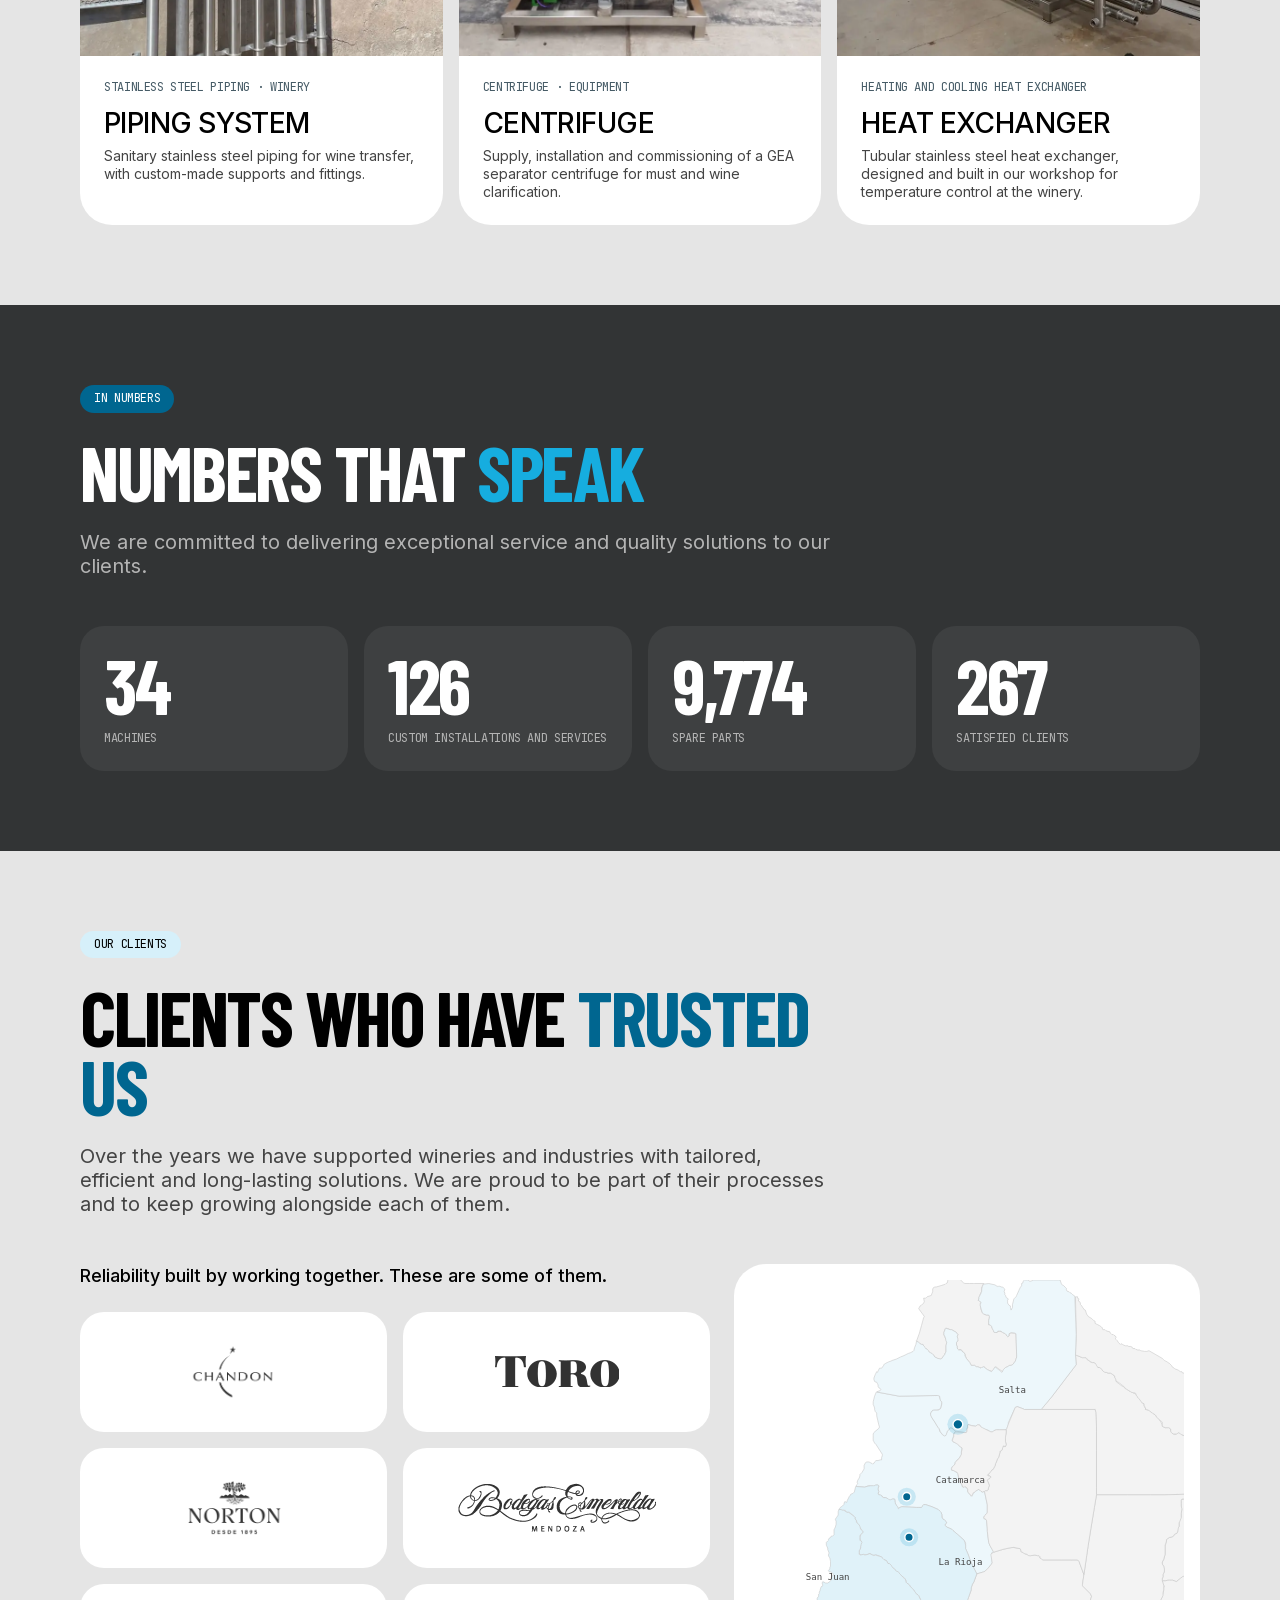
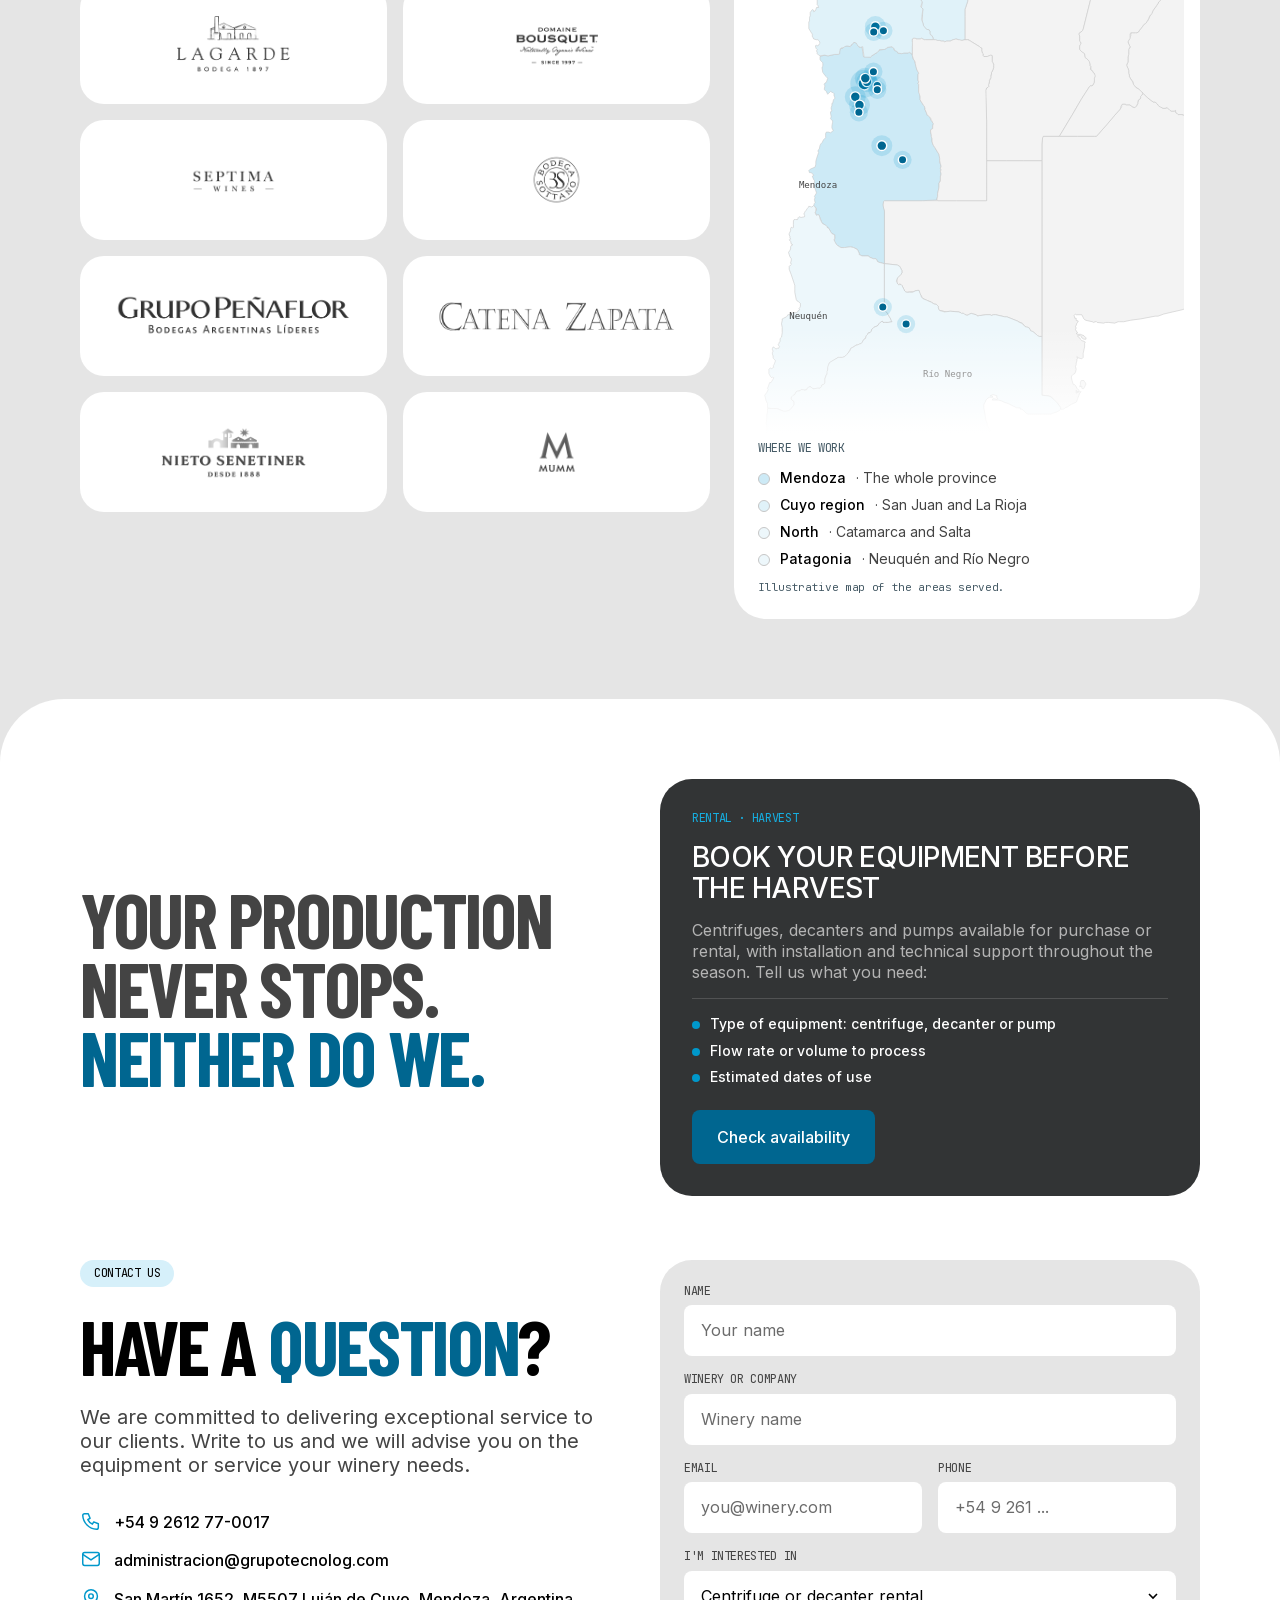
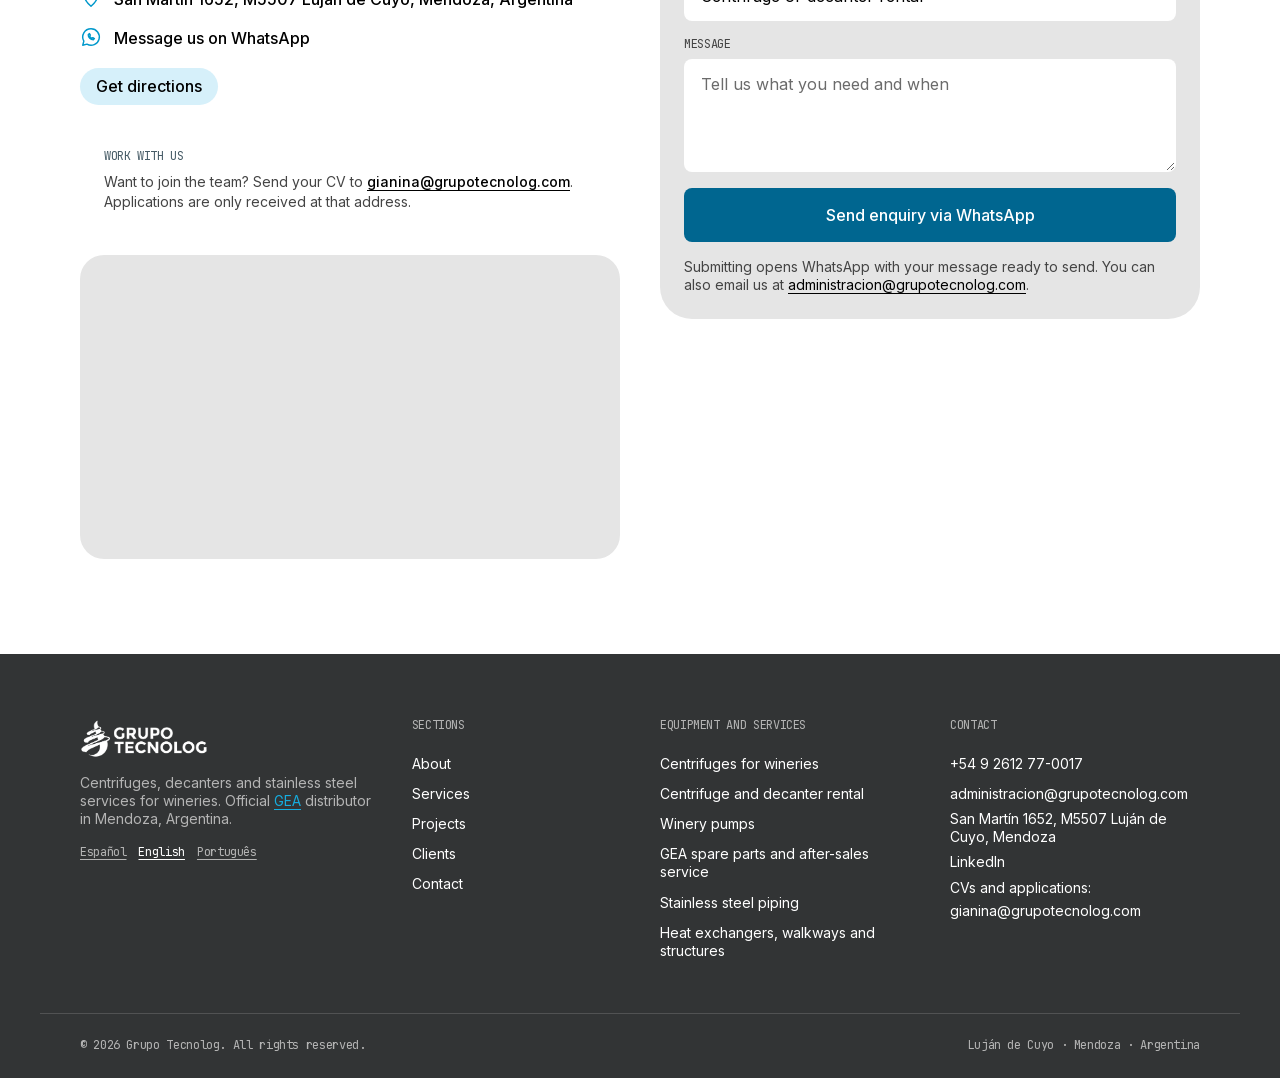
==== commit bd9236a2: "Mapa de clientes: Mendoza cubre toda la provincia Co-Authored-By: Claude Fable 5.1 <noreply@anthropi" ====
--- a/en/index.html
+++ b/en/index.html
@@ -424,7 +424,7 @@
             <figcaption>
               <p class="mono-label">Where we work</p>
               <ul class="map-legend">
-                <li><span class="dot dot-a" aria-hidden="true"></span><strong>Mendoza</strong> · Luján de Cuyo, Maipú, Uco Valley, San Rafael and General Alvear</li>
+                <li><span class="dot dot-a" aria-hidden="true"></span><strong>Mendoza</strong> · The whole province</li>
                 <li><span class="dot dot-b" aria-hidden="true"></span><strong>Cuyo region</strong> · San Juan and La Rioja</li>
                 <li><span class="dot dot-c" aria-hidden="true"></span><strong>North</strong> · Catamarca and Salta</li>
                 <li><span class="dot dot-c" aria-hidden="true"></span><strong>Patagonia</strong> · Neuquén and Río Negro</li>
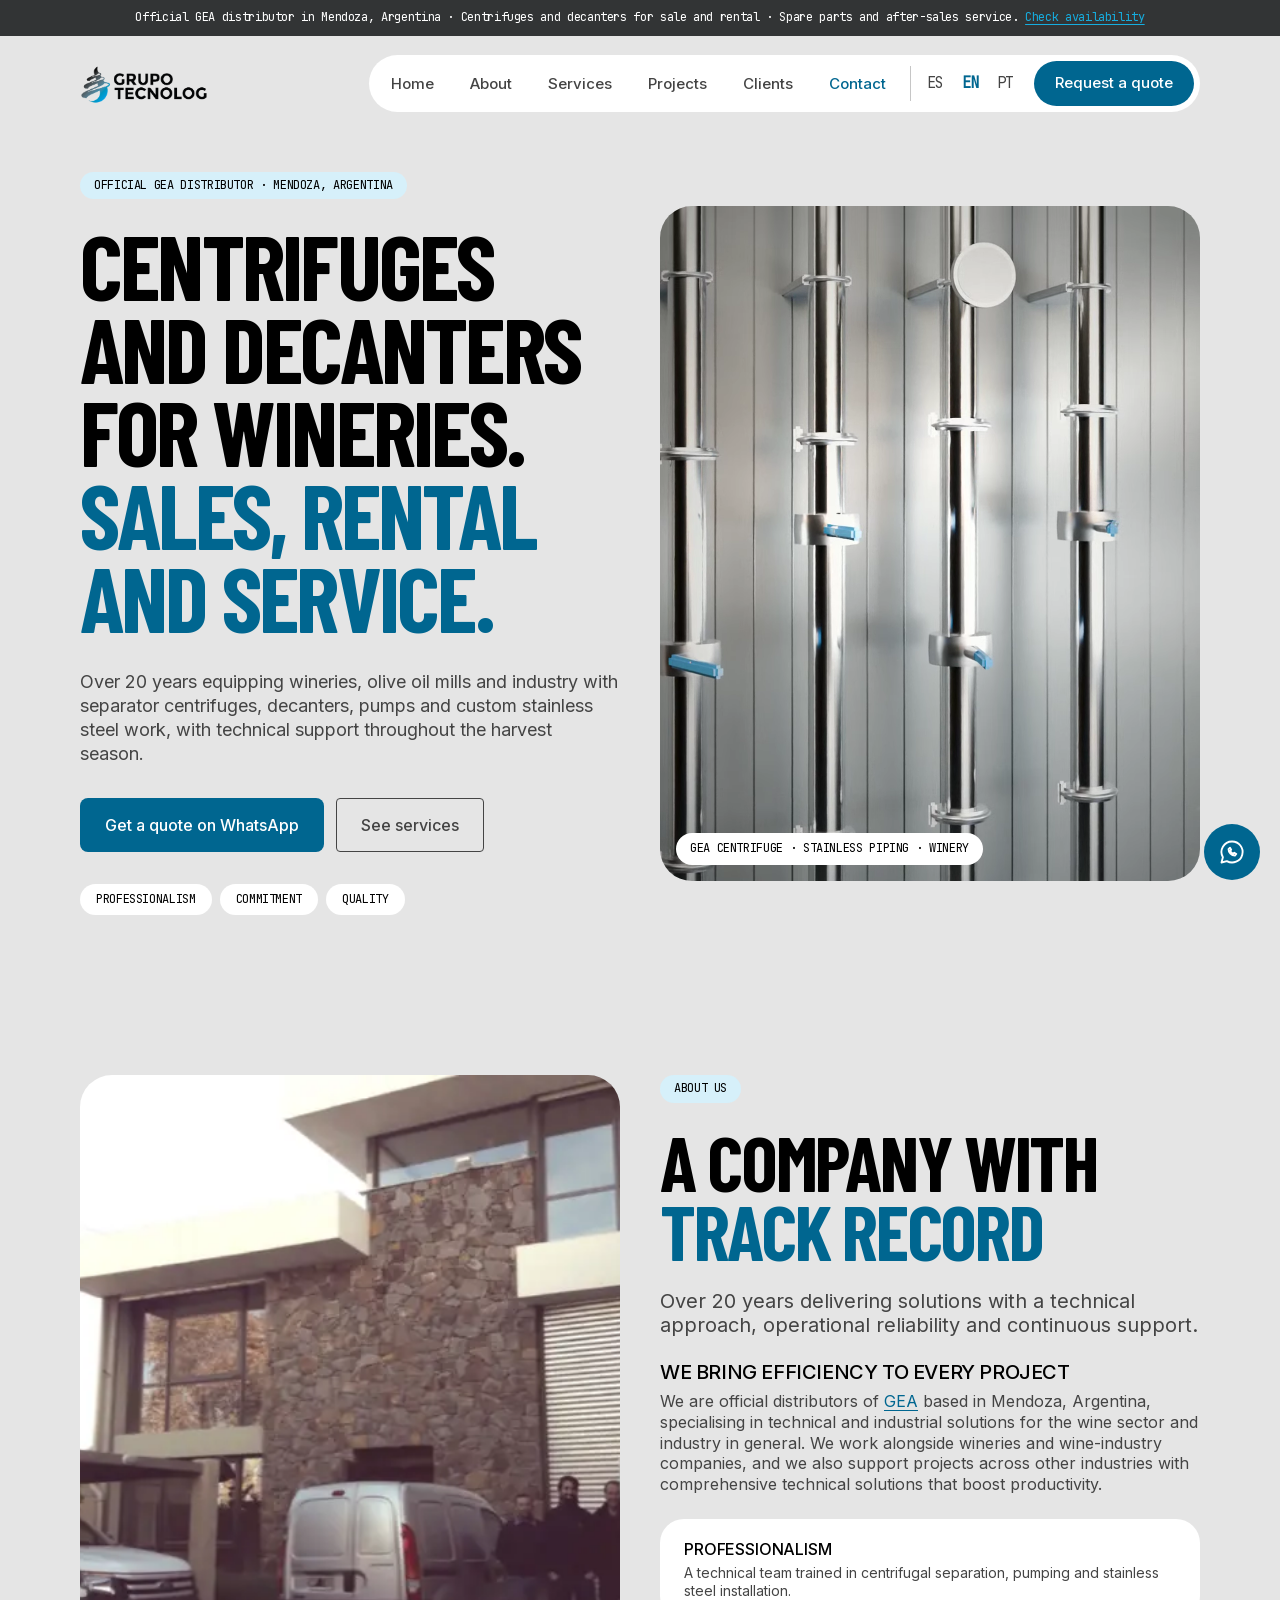
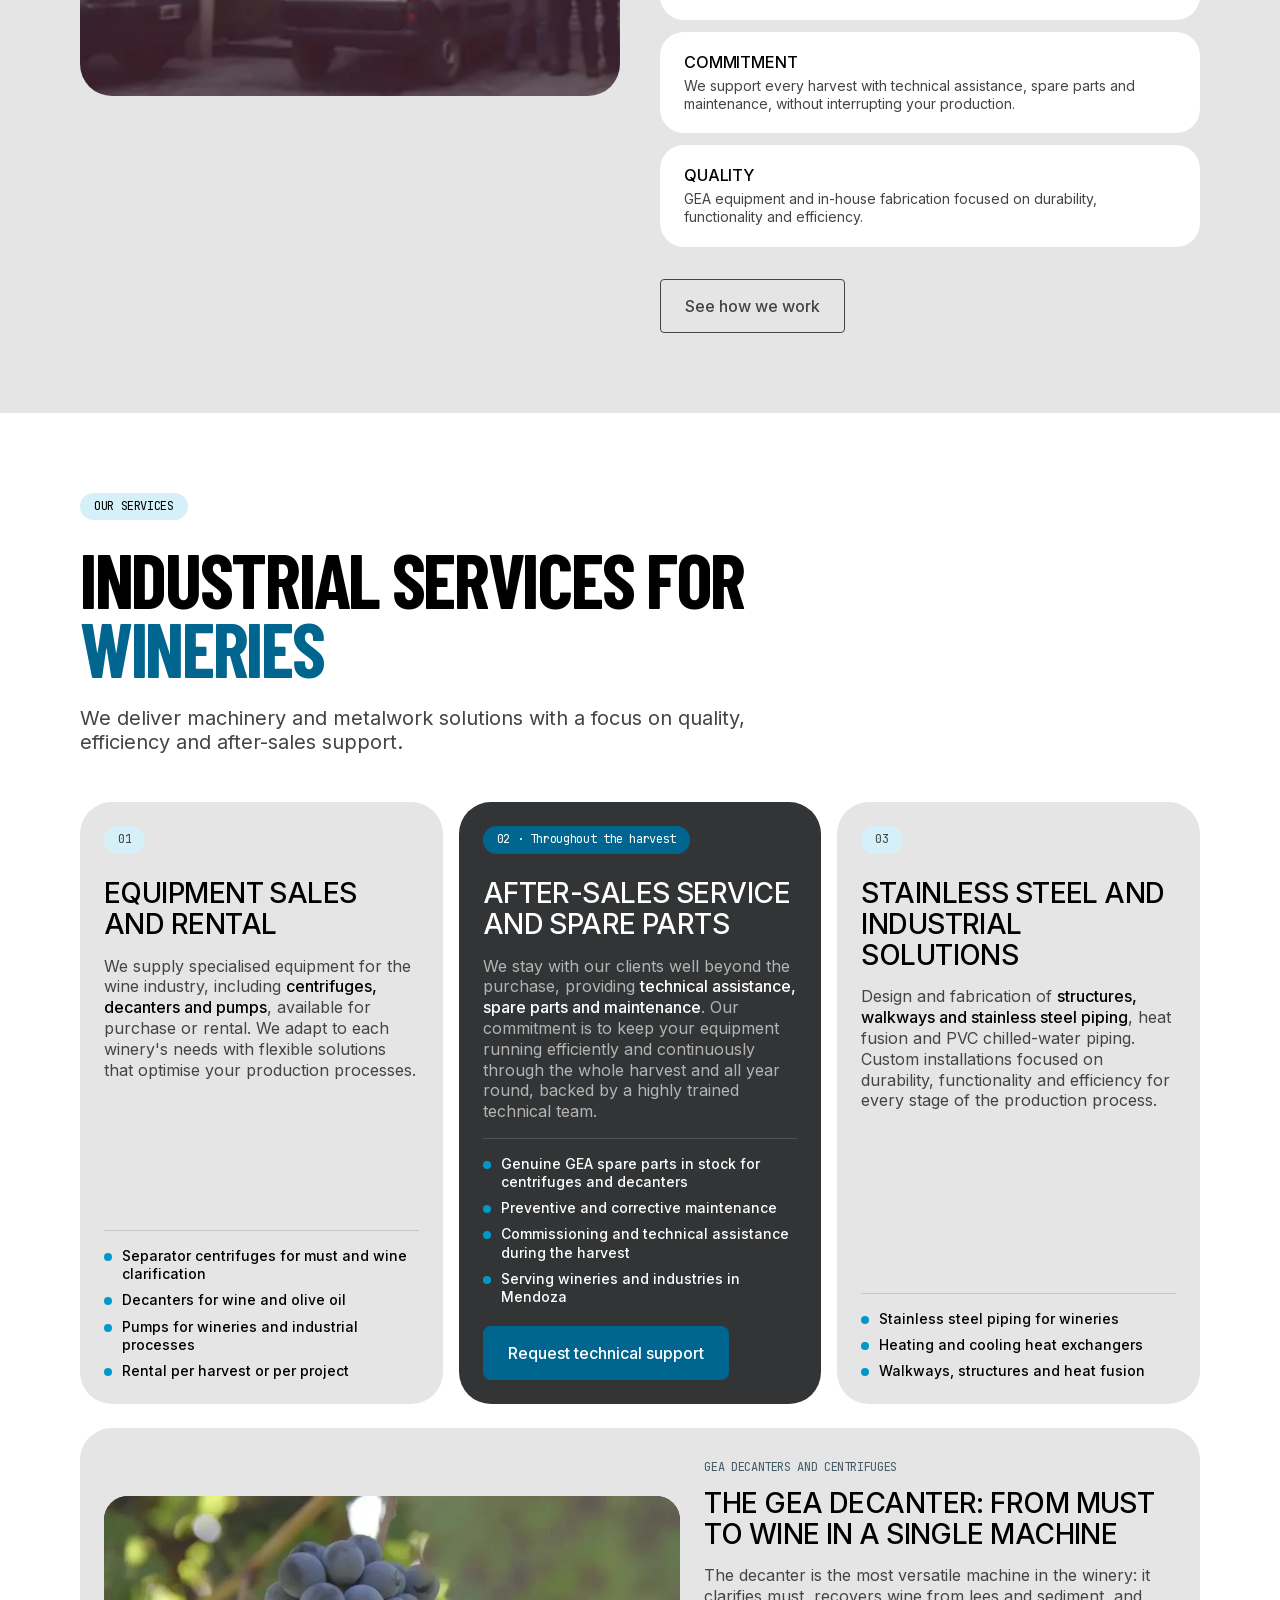
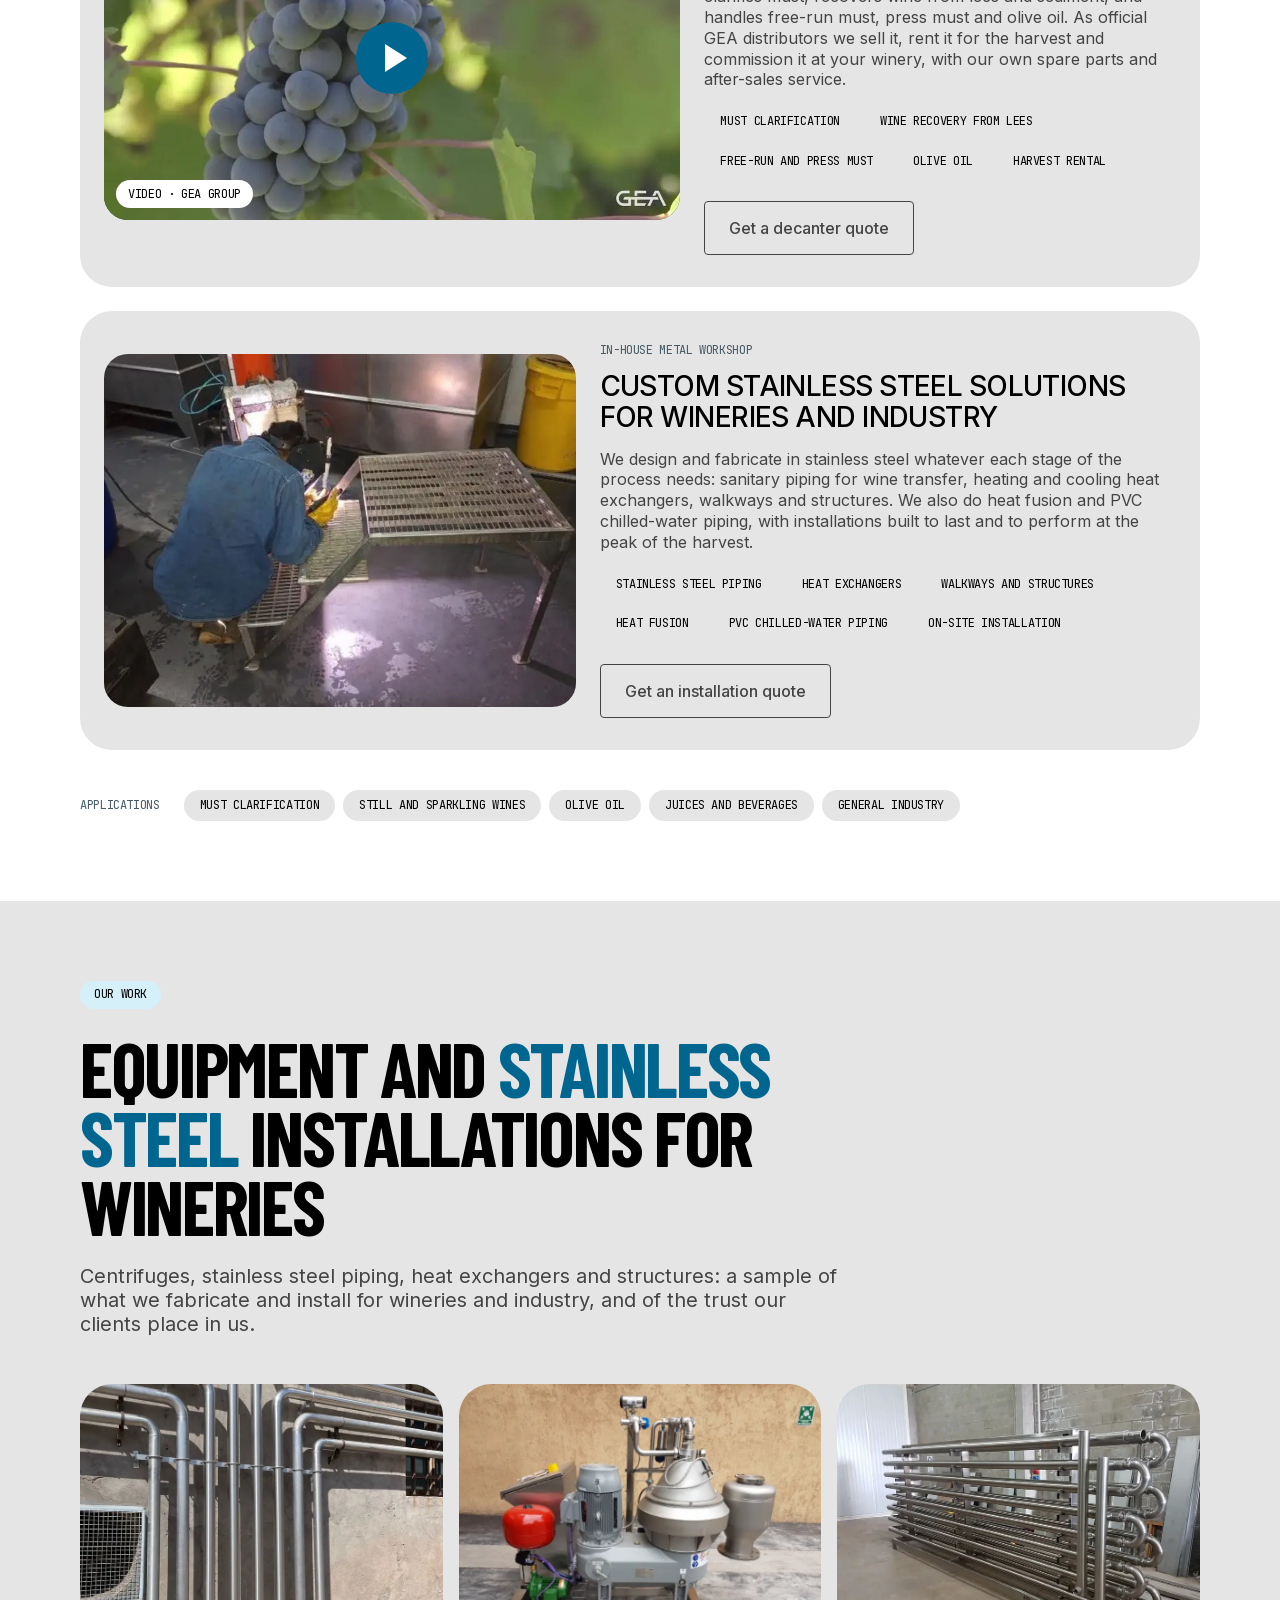
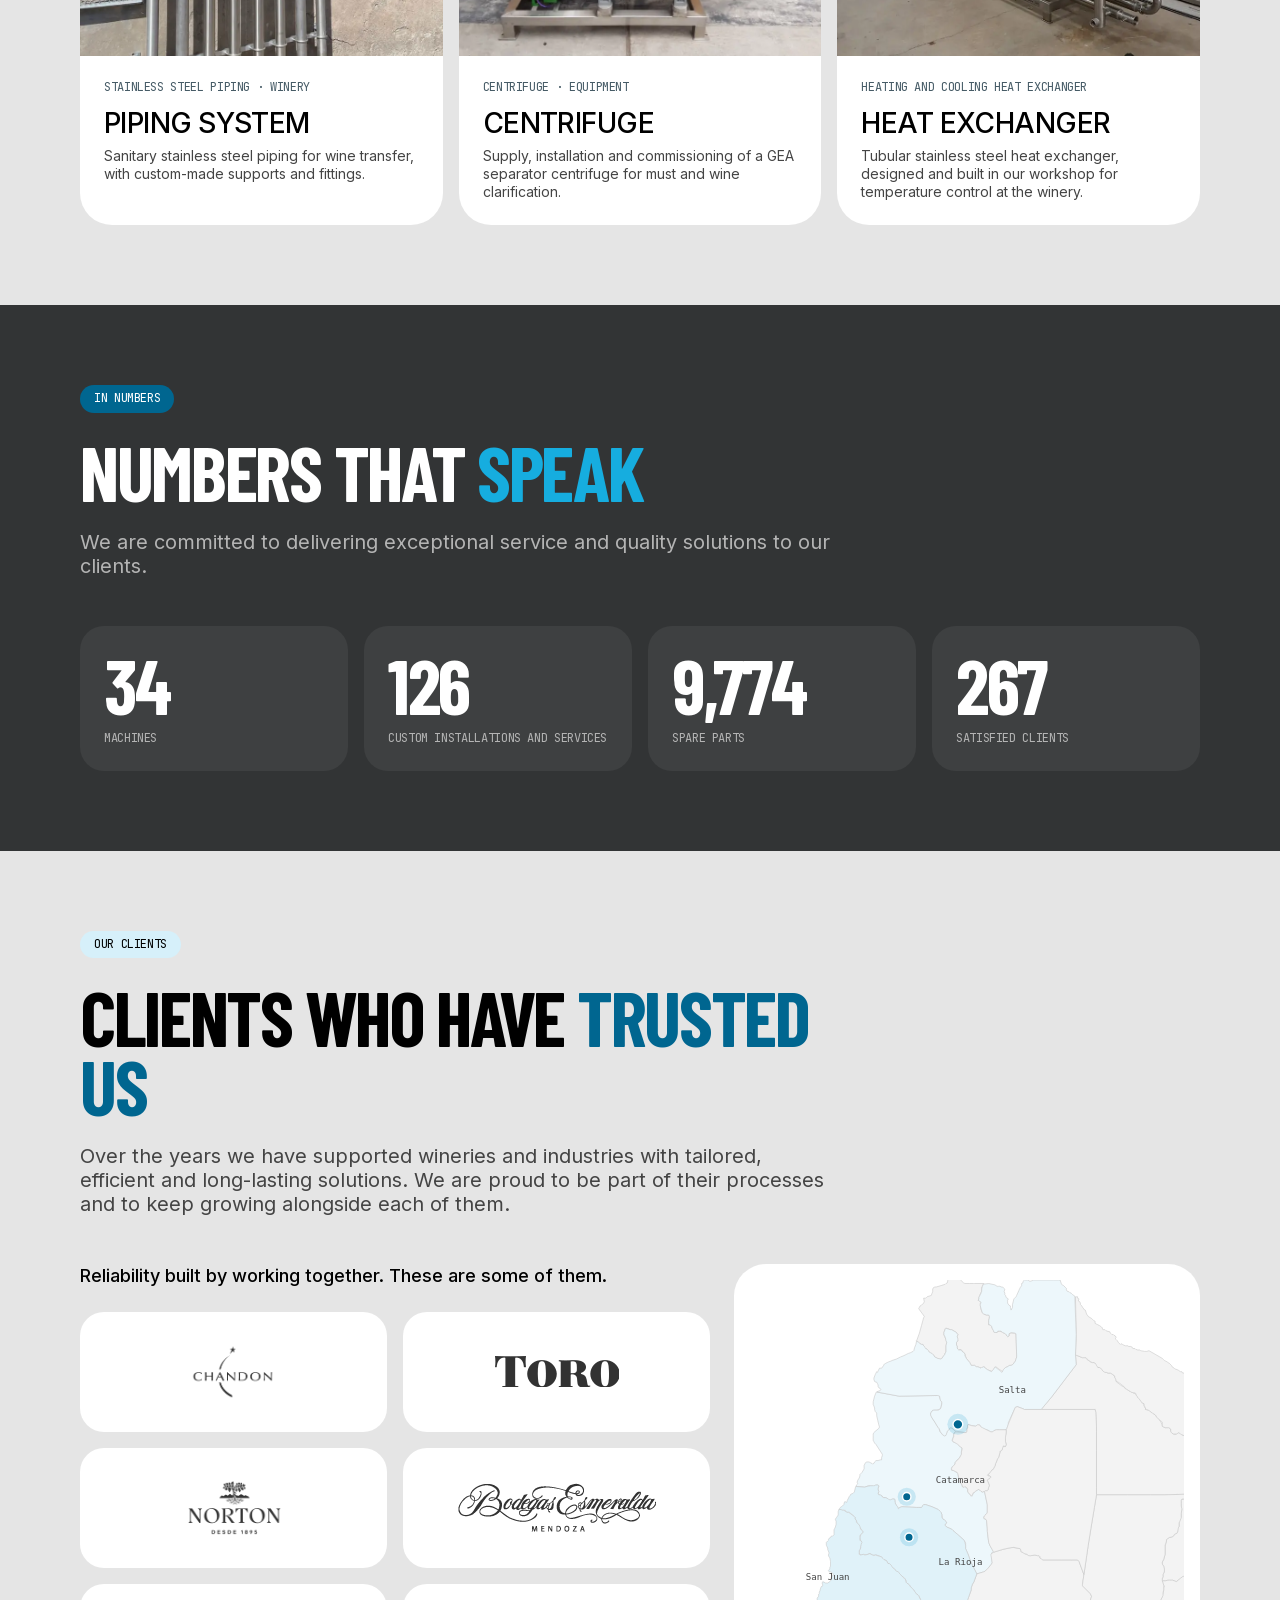
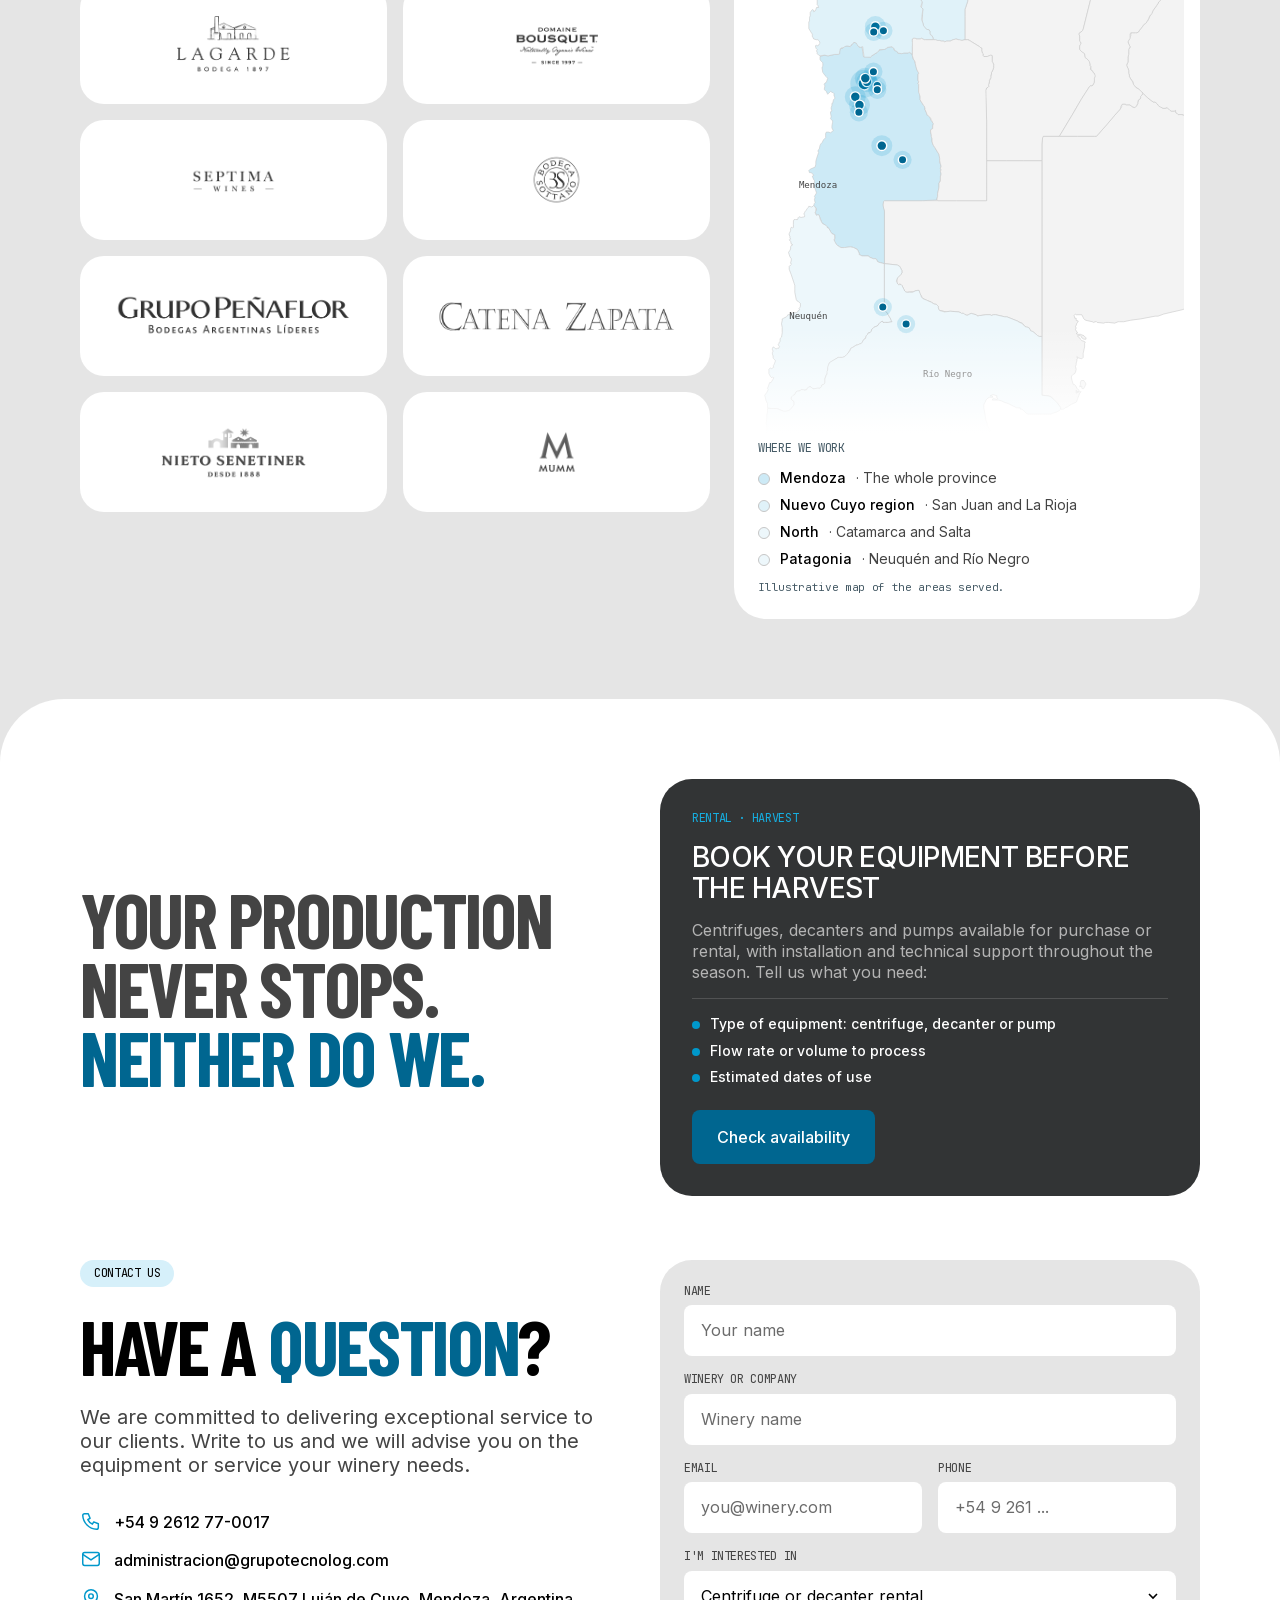
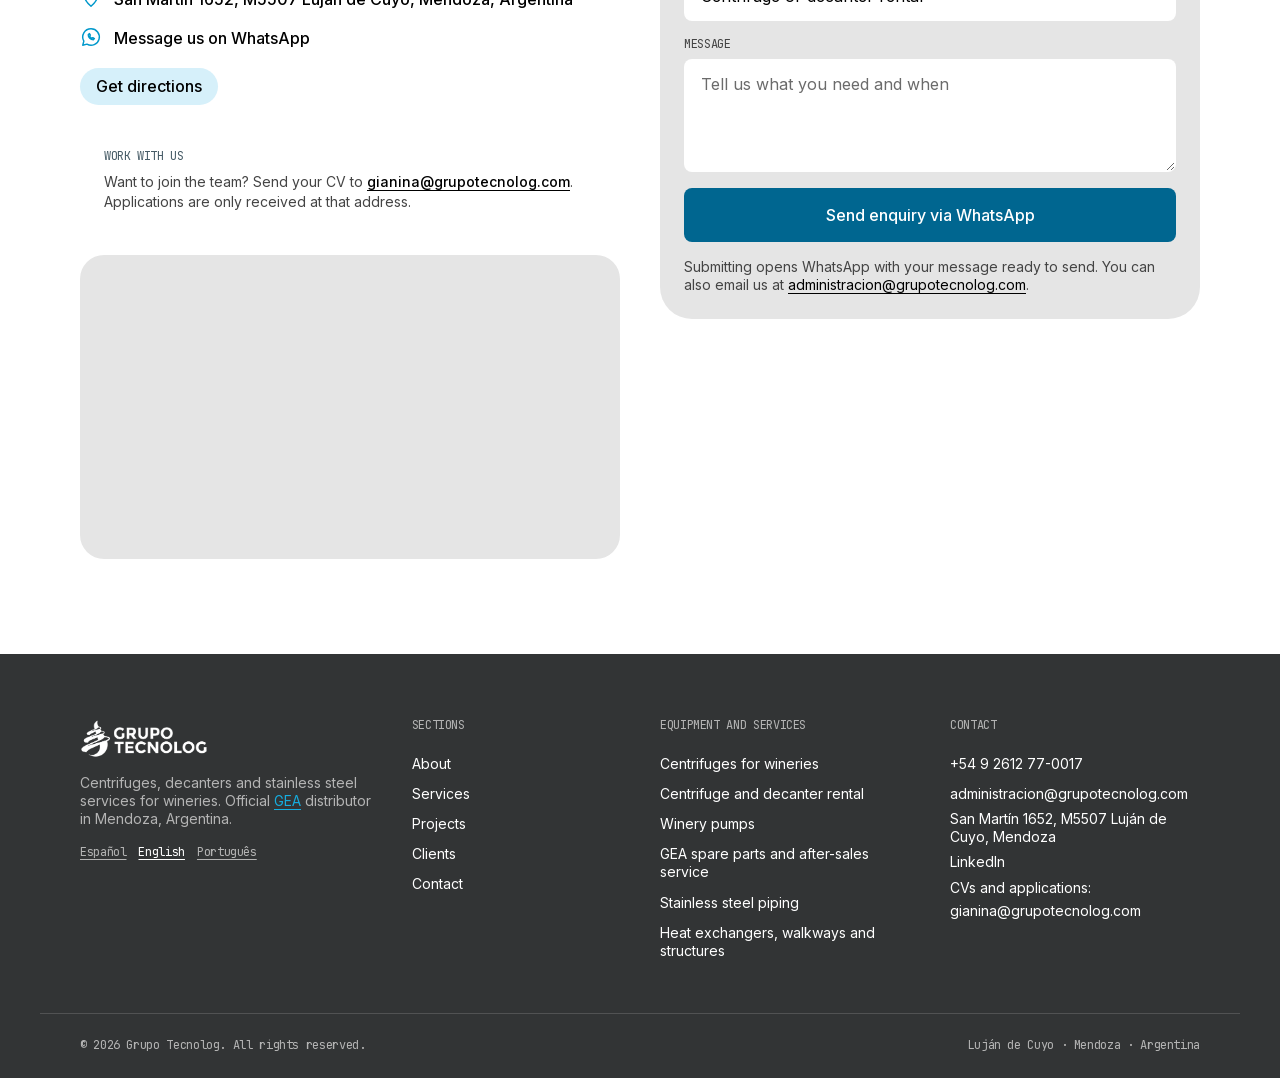
==== commit e8251be4: "Mapa de clientes: región Nuevo Cuyo Co-Authored-By: Claude Fable 5.1 <noreply@anthropic.com>" ====
--- a/en/index.html
+++ b/en/index.html
@@ -425,7 +425,7 @@
               <p class="mono-label">Where we work</p>
               <ul class="map-legend">
                 <li><span class="dot dot-a" aria-hidden="true"></span><strong>Mendoza</strong> · The whole province</li>
-                <li><span class="dot dot-b" aria-hidden="true"></span><strong>Cuyo region</strong> · San Juan and La Rioja</li>
+                <li><span class="dot dot-b" aria-hidden="true"></span><strong>Nuevo Cuyo region</strong> · San Juan and La Rioja</li>
                 <li><span class="dot dot-c" aria-hidden="true"></span><strong>North</strong> · Catamarca and Salta</li>
                 <li><span class="dot dot-c" aria-hidden="true"></span><strong>Patagonia</strong> · Neuquén and Río Negro</li>
               </ul>
